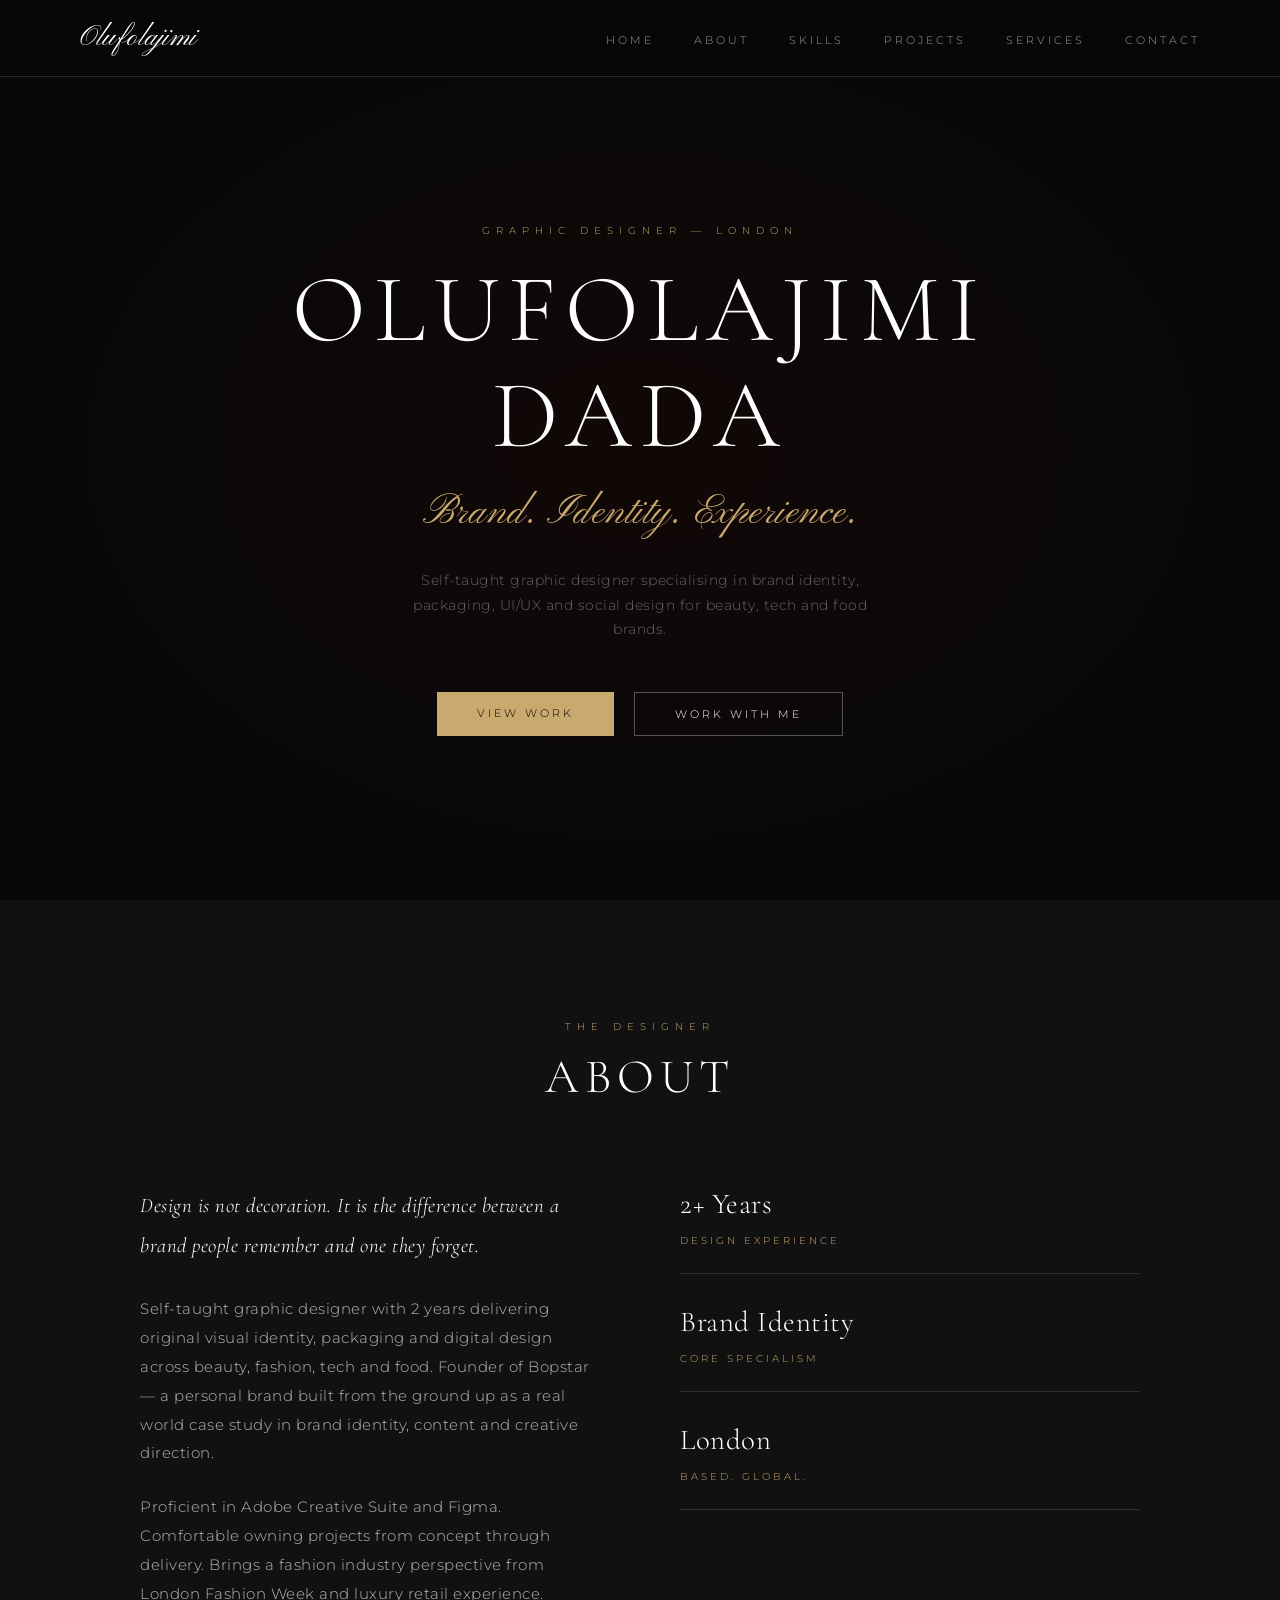
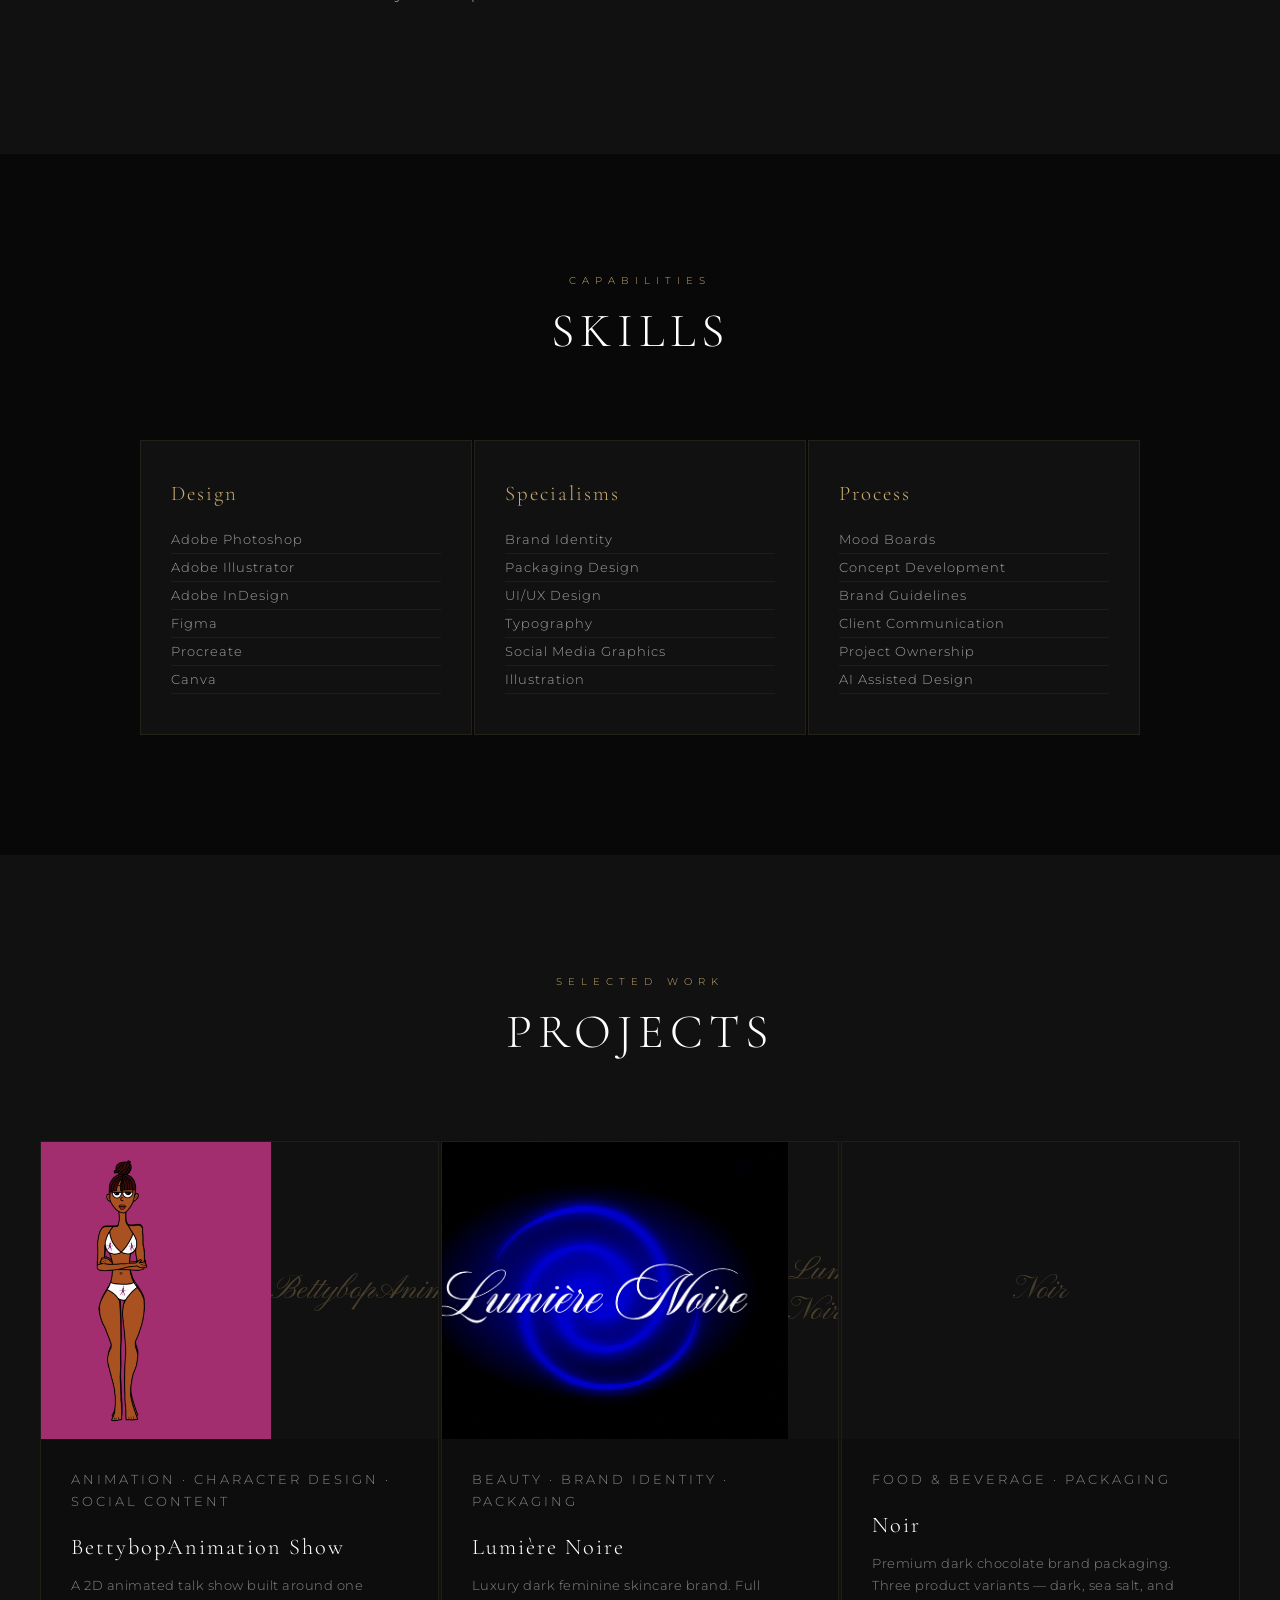
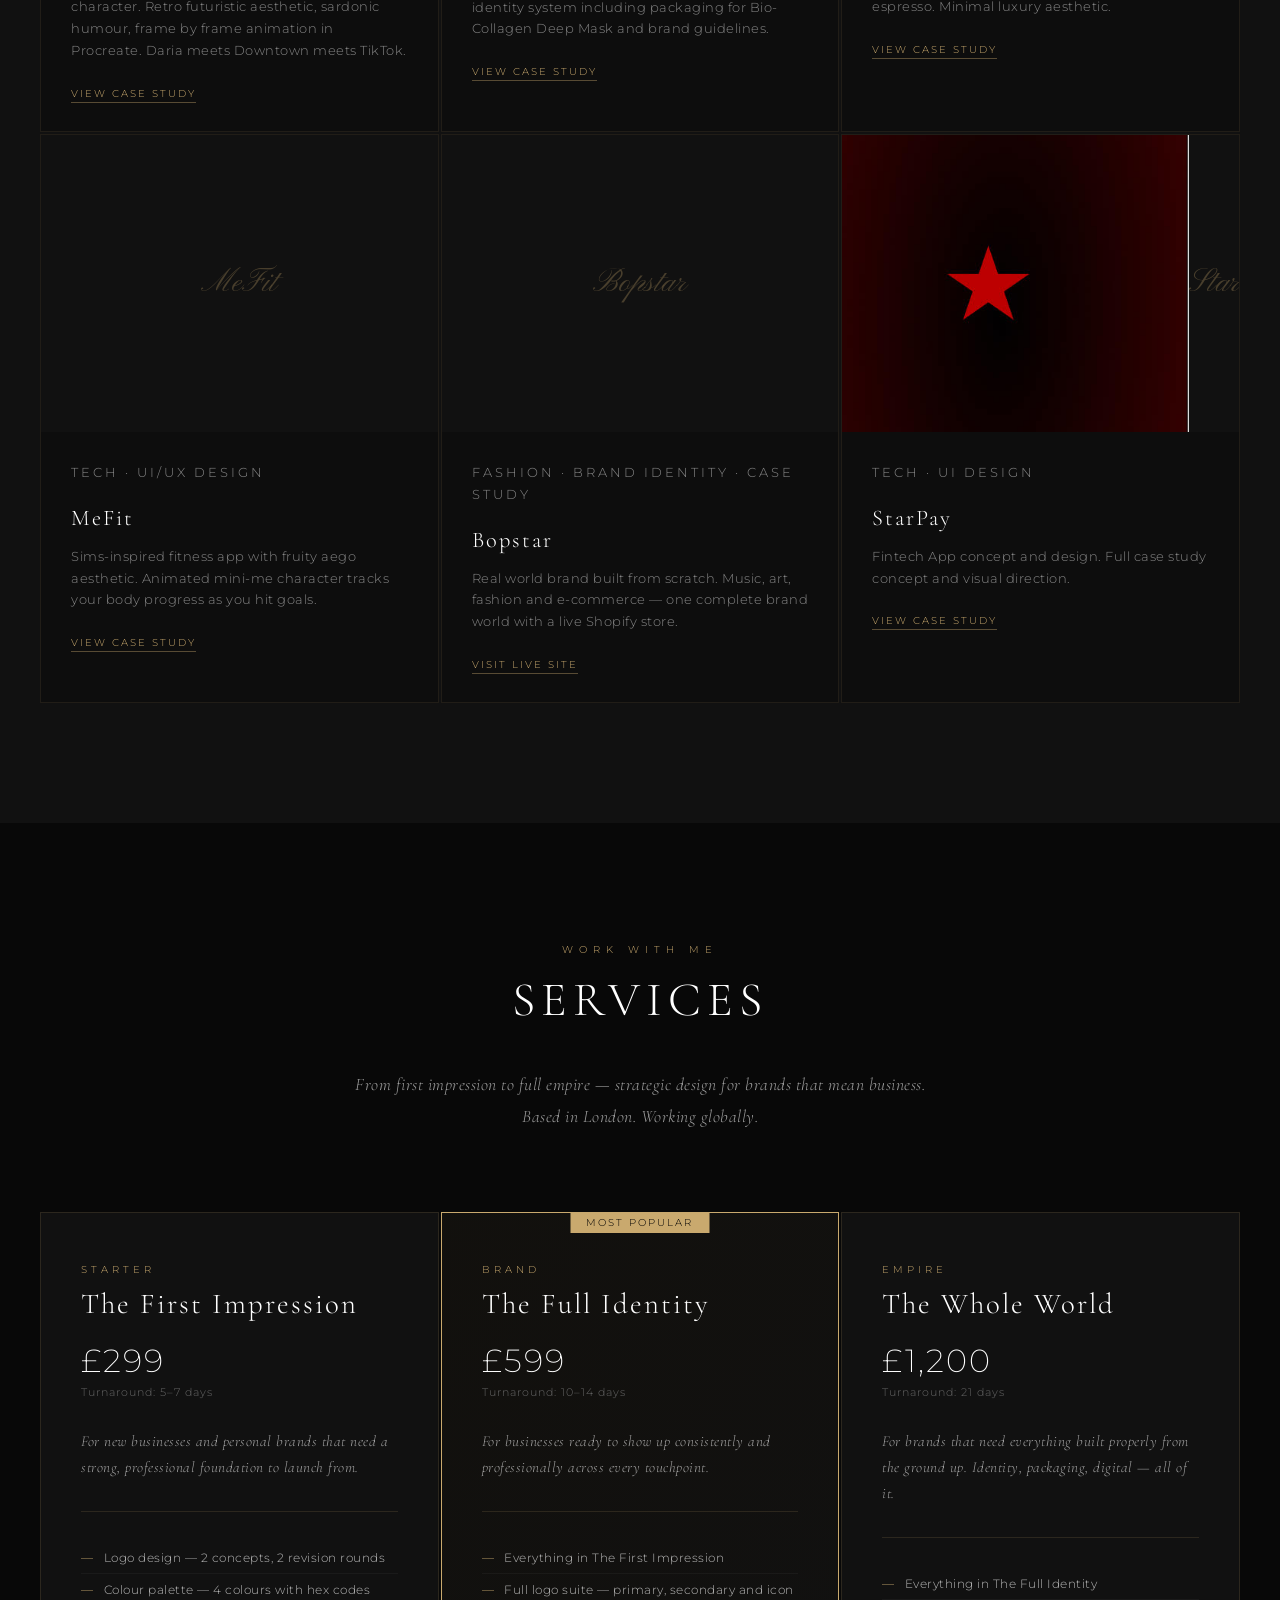
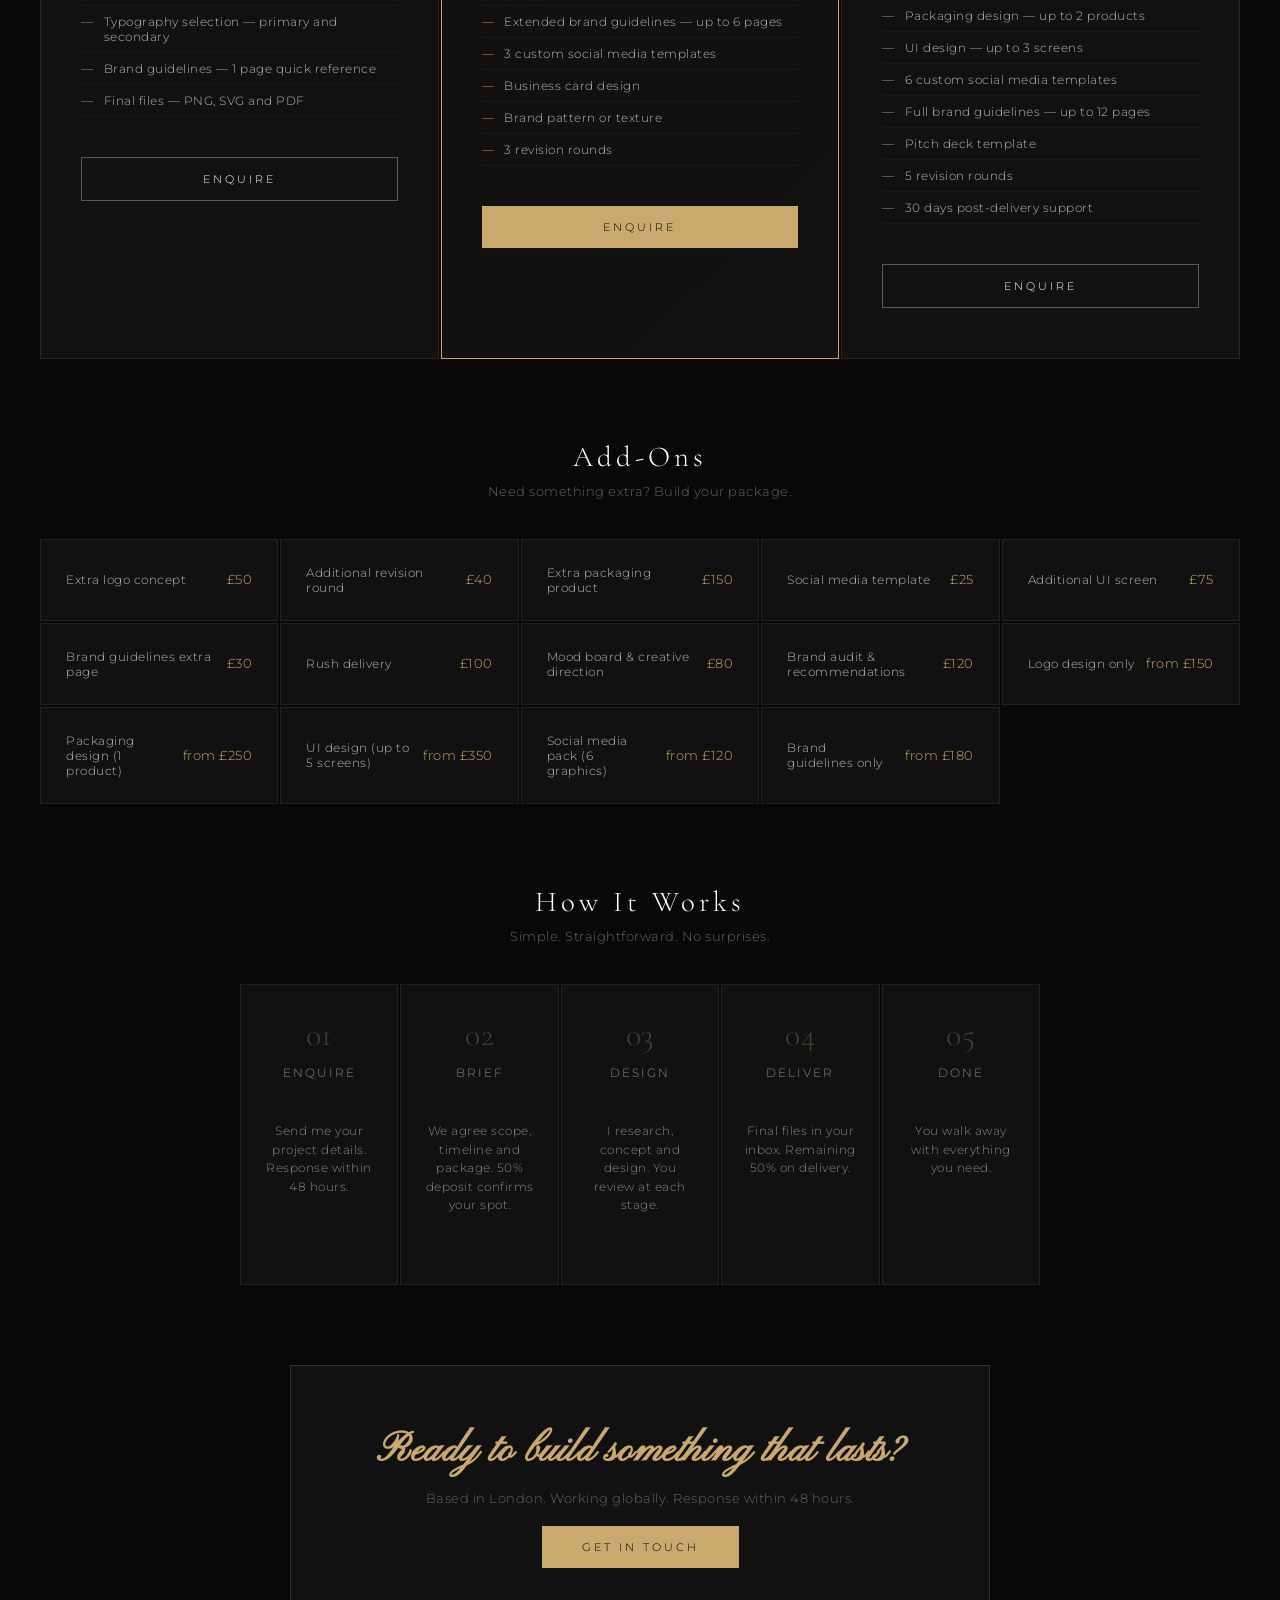
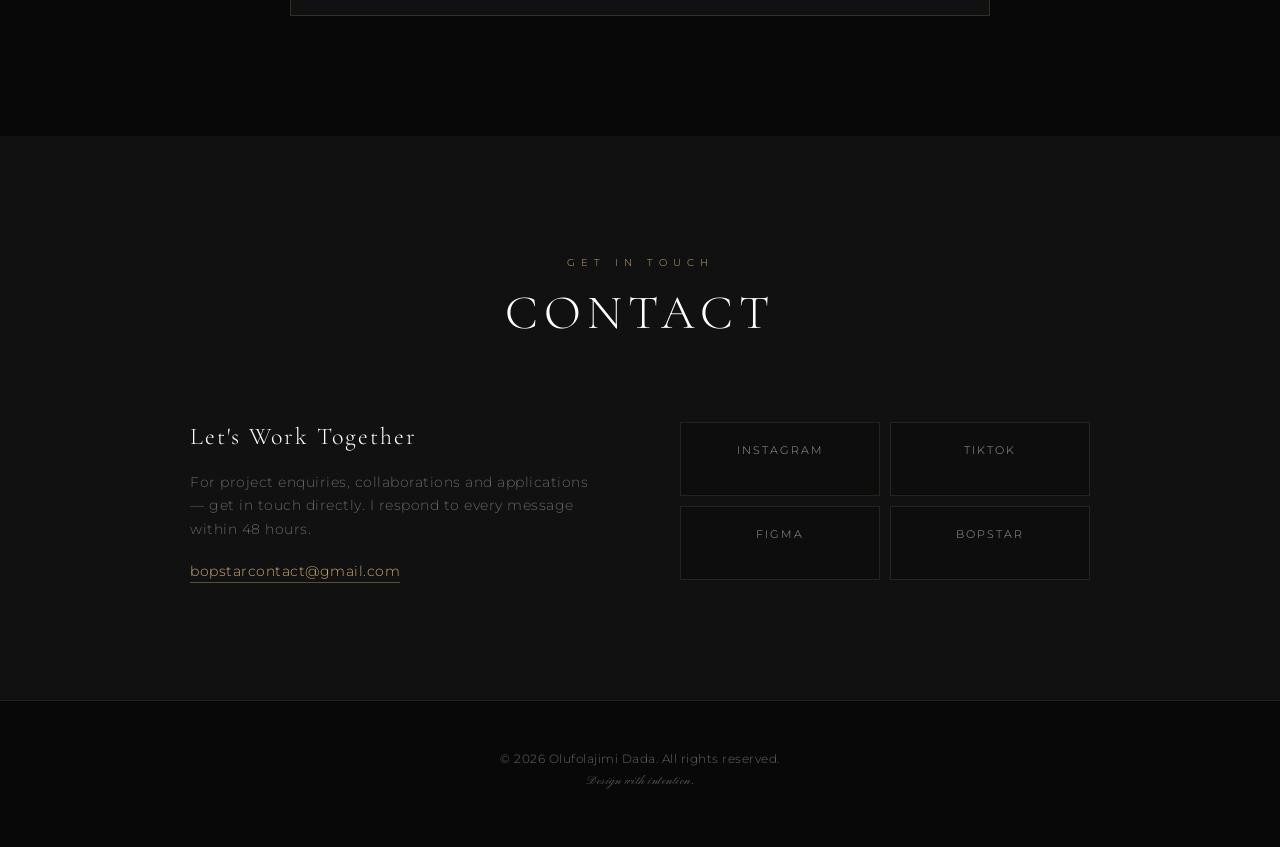
==== index.html @ e512b2a8 "add star pay casestudy" ====
<!DOCTYPE html>
<html lang="en">
<head>
    <meta charset="UTF-8">
    <meta name="viewport" content="width=device-width, initial-scale=1.0">
    <title>Olufolajimi Dada — Graphic Designer</title>
    <link href="https://fonts.googleapis.com/css2?family=Pinyon+Script&family=Cormorant+Garamond:ital,wght@0,300;0,400;1,300;1,400&family=Montserrat:wght@200;300;400&display=swap" rel="stylesheet">
    <style>
        * { margin: 0; padding: 0; box-sizing: border-box; }

        :root {
            --black: #080808;
            --dark: #0d0d0d;
            --dark2: #111111;
            --gold: #c9a96e;
            --red: #8b0000;
            --red-bright: #c0392b;
            --white: #ffffff;
            --gray: #666666;
            --light-gray: #999999;
        }

        html { scroll-behavior: smooth; }

        body {
            font-family: 'Montserrat', sans-serif;
            background: var(--black);
            color: var(--white);
            font-weight: 300;
            letter-spacing: 0.5px;
            overflow-x: hidden;
        }

        /* NAV */
        .navbar {
            position: fixed;
            top: 0;
            width: 100%;
            background: rgba(8,8,8,0.95);
            backdrop-filter: blur(20px);
            z-index: 1000;
            border-bottom: 1px solid rgba(201,169,110,0.2);
        }

        .nav-container {
            max-width: 1200px;
            margin: 0 auto;
            padding: 20px 40px;
            display: flex;
            justify-content: space-between;
            align-items: center;
        }

        .nav-logo {
            font-family: 'Pinyon Script', cursive;
            font-size: 1.8rem;
            color: var(--white);
        }

        .nav-menu {
            display: flex;
            list-style: none;
            gap: 40px;
        }

        .nav-menu a {
            color: rgba(255,255,255,0.6);
            text-decoration: none;
            font-size: 0.7rem;
            letter-spacing: 3px;
            text-transform: uppercase;
            transition: color 0.3s;
        }

        .nav-menu a:hover { color: var(--gold); }

        /* HERO */
        .hero {
            min-height: 100vh;
            display: flex;
            align-items: center;
            justify-content: center;
            text-align: center;
            padding: 140px 40px 80px;
            background: var(--black);
            position: relative;
        }

        .hero::before {
            content: '';
            position: absolute;
            top: 0; left: 0;
            width: 100%; height: 100%;
            background: radial-gradient(ellipse at center, rgba(139,0,0,0.08) 0%, transparent 70%);
        }

        .hero-content { position: relative; z-index: 1; }

        .hero-pre {
            font-size: 0.65rem;
            letter-spacing: 6px;
            color: var(--gold);
            text-transform: uppercase;
            margin-bottom: 20px;
        }

        .hero h1 {
            font-family: 'Cormorant Garamond', serif;
            font-size: clamp(3rem, 8vw, 6rem);
            font-weight: 300;
            letter-spacing: 8px;
            line-height: 1.1;
            margin-bottom: 20px;
        }

        .hero-sub {
            font-family: 'Pinyon Script', cursive;
            font-size: clamp(1.5rem, 4vw, 2.5rem);
            color: var(--gold);
            margin-bottom: 30px;
        }

        .hero-desc {
            font-size: 0.85rem;
            color: var(--gray);
            max-width: 500px;
            margin: 0 auto 50px;
            line-height: 1.8;
        }

        .hero-btns {
            display: flex;
            gap: 20px;
            justify-content: center;
            flex-wrap: wrap;
        }

        .btn {
            padding: 14px 40px;
            font-size: 0.7rem;
            letter-spacing: 3px;
            text-transform: uppercase;
            text-decoration: none;
            transition: all 0.3s;
            font-family: 'Montserrat', sans-serif;
            cursor: pointer;
            border: none;
        }

        .btn-primary { background: var(--gold); color: #000; }
        .btn-primary:hover { background: var(--white); }
        .btn-secondary { background: transparent; color: var(--white); border: 1px solid rgba(255,255,255,0.3); }
        .btn-secondary:hover { border-color: var(--gold); color: var(--gold); }

        /* SECTIONS */
        section { padding: 120px 40px; }

        .container { max-width: 1200px; margin: 0 auto; }

        .section-pre {
            text-align: center;
            font-size: 0.65rem;
            letter-spacing: 6px;
            color: var(--gold);
            text-transform: uppercase;
            margin-bottom: 15px;
        }

        .section-title {
            font-family: 'Cormorant Garamond', serif;
            font-size: clamp(2rem, 5vw, 3rem);
            text-align: center;
            font-weight: 300;
            letter-spacing: 6px;
            text-transform: uppercase;
            margin-bottom: 80px;
        }

        /* ABOUT */
        .about { background: var(--dark2); }

        .about-grid {
            display: grid;
            grid-template-columns: 1fr 1fr;
            gap: 80px;
            align-items: start;
            max-width: 1000px;
            margin: 0 auto;
        }

        .about-text p {
            color: rgba(255,255,255,0.7);
            font-size: 0.95rem;
            line-height: 1.9;
            margin-bottom: 25px;
        }

        .about-text .lead {
            font-family: 'Cormorant Garamond', serif;
            font-size: 1.3rem;
            font-style: italic;
            color: var(--white);
            margin-bottom: 30px;
        }

        .about-stats { display: flex; flex-direction: column; gap: 30px; }

        .stat { border-bottom: 1px solid rgba(201,169,110,0.2); padding-bottom: 25px; }
        .stat-number { display: block; font-family: 'Cormorant Garamond', serif; font-size: 1.8rem; font-weight: 300; color: var(--white); margin-bottom: 8px; }
        .stat-label { font-size: 0.65rem; color: var(--gold); text-transform: uppercase; letter-spacing: 3px; }

        /* SKILLS */
        .skills { background: var(--black); }

        .skills-grid {
            display: grid;
            grid-template-columns: repeat(auto-fit, minmax(250px, 1fr));
            gap: 2px;
            max-width: 1000px;
            margin: 0 auto;
        }

        .skill-card {
            background: var(--dark2);
            padding: 40px 30px;
            border: 1px solid rgba(201,169,110,0.1);
            transition: border-color 0.3s;
        }

        .skill-card:hover { border-color: rgba(201,169,110,0.4); }

        .skill-card h3 {
            font-family: 'Cormorant Garamond', serif;
            font-size: 1.3rem;
            font-weight: 300;
            color: var(--gold);
            margin-bottom: 20px;
            letter-spacing: 2px;
        }

        .skill-card ul { list-style: none; }
        .skill-card ul li {
            font-size: 0.8rem;
            color: rgba(255,255,255,0.6);
            padding: 6px 0;
            border-bottom: 1px solid rgba(255,255,255,0.05);
            letter-spacing: 1px;
        }

        /* PROJECTS */
        .projects { background: var(--dark2); }

        .projects-grid {
            display: grid;
            grid-template-columns: repeat(auto-fit, minmax(320px, 1fr));
            gap: 2px;
        }

        .project-card {
            background: var(--dark);
            border: 1px solid rgba(201,169,110,0.1);
            overflow: hidden;
            transition: border-color 0.3s;
        }

        .project-card:hover { border-color: rgba(201,169,110,0.4); }

        .project-img {
            aspect-ratio: 4/3;
            background: var(--dark2);
            display: flex;
            align-items: center;
            justify-content: center;
            overflow: hidden;
        }

        .project-img img { width: 100%; height: 100%; object-fit: cover; }

        .project-placeholder {
            font-family: 'Pinyon Script', cursive;
            font-size: 2rem;
            color: rgba(201,169,110,0.3);
        }

        .project-info { padding: 30px; }

        .project-tag {
            font-size: 0.6rem;
            letter-spacing: 3px;
            color: var(--gold);
            text-transform: uppercase;
            margin-bottom: 10px;
        }

        .project-info h3 {
            font-family: 'Cormorant Garamond', serif;
            font-size: 1.4rem;
            font-weight: 300;
            margin-bottom: 15px;
            letter-spacing: 2px;
        }

        .project-info p {
            font-size: 0.8rem;
            color: rgba(255,255,255,0.5);
            line-height: 1.7;
            margin-bottom: 20px;
        }

        .project-link {
            font-size: 0.65rem;
            letter-spacing: 2px;
            color: var(--gold);
            text-decoration: none;
            text-transform: uppercase;
            border-bottom: 1px solid rgba(201,169,110,0.4);
            padding-bottom: 2px;
        }

        /* SERVICES */
        .services { background: var(--black); }

        .services-intro {
            text-align: center;
            max-width: 600px;
            margin: -40px auto 80px;
            font-family: 'Cormorant Garamond', serif;
            font-size: 1.1rem;
            font-style: italic;
            color: rgba(255,255,255,0.6);
            line-height: 1.8;
        }

        .packages-grid {
            display: grid;
            grid-template-columns: repeat(auto-fit, minmax(300px, 1fr));
            gap: 2px;
            margin-bottom: 80px;
        }

        .package-card {
            background: var(--dark2);
            border: 1px solid rgba(201,169,110,0.15);
            padding: 50px 40px;
            transition: border-color 0.3s;
            position: relative;
        }

        .package-card:hover { border-color: rgba(201,169,110,0.5); }

        .package-card.featured {
            border-color: var(--gold);
            background: linear-gradient(135deg, rgba(201,169,110,0.05) 0%, var(--dark2) 100%);
        }

        .package-badge {
            position: absolute;
            top: -1px;
            left: 50%;
            transform: translateX(-50%);
            background: var(--gold);
            color: #000;
            font-size: 0.6rem;
            letter-spacing: 2px;
            padding: 5px 16px;
            text-transform: uppercase;
            white-space: nowrap;
        }

        .package-name {
            font-size: 0.65rem;
            letter-spacing: 4px;
            color: var(--gold);
            text-transform: uppercase;
            margin-bottom: 10px;
        }

        .package-title {
            font-family: 'Cormorant Garamond', serif;
            font-size: 1.8rem;
            font-weight: 300;
            margin-bottom: 5px;
            letter-spacing: 2px;
        }

        .package-price {
            font-size: 2rem;
            font-weight: 200;
            color: var(--white);
            margin: 20px 0 5px;
            letter-spacing: 2px;
        }

        .package-turnaround {
            font-size: 0.7rem;
            color: var(--gray);
            letter-spacing: 1px;
            margin-bottom: 30px;
        }

        .package-desc {
            font-family: 'Cormorant Garamond', serif;
            font-size: 0.95rem;
            font-style: italic;
            color: rgba(255,255,255,0.6);
            line-height: 1.7;
            margin-bottom: 30px;
            padding-bottom: 30px;
            border-bottom: 1px solid rgba(201,169,110,0.15);
        }

        .package-features { list-style: none; margin-bottom: 40px; }

        .package-features li {
            font-size: 0.78rem;
            color: rgba(255,255,255,0.7);
            padding: 8px 0;
            border-bottom: 1px solid rgba(255,255,255,0.04);
            letter-spacing: 0.5px;
            display: flex;
            gap: 10px;
            align-items: flex-start;
        }

        .package-features li::before {
            content: '—';
            color: var(--gold);
            flex-shrink: 0;
        }

        /* ADDONS */
        .addons-section { margin-bottom: 80px; }

        .addons-header {
            text-align: center;
            margin-bottom: 40px;
        }

        .addons-header h3 {
            font-family: 'Cormorant Garamond', serif;
            font-size: 1.8rem;
            font-weight: 300;
            letter-spacing: 4px;
            margin-bottom: 10px;
        }

        .addons-header p {
            font-size: 0.8rem;
            color: var(--gray);
        }

        .addons-grid {
            display: grid;
            grid-template-columns: repeat(auto-fit, minmax(200px, 1fr));
            gap: 2px;
        }

        .addon-item {
            background: var(--dark2);
            border: 1px solid rgba(201,169,110,0.1);
            padding: 25px;
            display: flex;
            justify-content: space-between;
            align-items: center;
            transition: border-color 0.3s;
        }

        .addon-item:hover { border-color: rgba(201,169,110,0.3); }

        .addon-name {
            font-size: 0.75rem;
            color: rgba(255,255,255,0.7);
            letter-spacing: 0.5px;
        }

        .addon-price {
            font-size: 0.8rem;
            color: var(--gold);
            font-weight: 300;
            white-space: nowrap;
            margin-left: 10px;
        }

        /* HOW IT WORKS */
        .how-it-works {
            max-width: 800px;
            margin: 0 auto 80px;
            text-align: center;
        }

        .how-it-works h3 {
            font-family: 'Cormorant Garamond', serif;
            font-size: 1.8rem;
            font-weight: 300;
            letter-spacing: 4px;
            margin-bottom: 10px;
        }

        .how-it-works p {
            font-size: 0.8rem;
            color: var(--gray);
            margin-bottom: 40px;
        }

        .steps-grid {
            display: grid;
            grid-template-columns: repeat(5, 1fr);
            gap: 2px;
        }

        .step {
            background: var(--dark2);
            border: 1px solid rgba(201,169,110,0.1);
            padding: 30px 20px;
            text-align: center;
        }

        .step-num {
            font-family: 'Cormorant Garamond', serif;
            font-size: 2rem;
            color: rgba(201,169,110,0.3);
            display: block;
            margin-bottom: 10px;
        }

        .step-title {
            font-size: 0.65rem;
            letter-spacing: 2px;
            color: var(--gold);
            text-transform: uppercase;
            margin-bottom: 8px;
        }

        .step p {
            font-size: 0.72rem;
            color: rgba(255,255,255,0.5);
            line-height: 1.6;
        }

        .services-cta {
            text-align: center;
            padding: 60px 40px;
            background: var(--dark2);
            border: 1px solid rgba(201,169,110,0.2);
            max-width: 700px;
            margin: 0 auto;
        }

        .services-cta h3 {
            font-family: 'Pinyon Script', cursive;
            font-size: 2.5rem;
            color: var(--gold);
            margin-bottom: 15px;
        }

        .services-cta p {
            font-size: 0.8rem;
            color: var(--gray);
            margin-bottom: 30px;
        }

        /* CONTACT */
        .contact { background: var(--dark2); }

        .contact-grid {
            display: grid;
            grid-template-columns: 1fr 1fr;
            gap: 80px;
            max-width: 900px;
            margin: 0 auto;
        }

        .contact-info h3 {
            font-family: 'Cormorant Garamond', serif;
            font-size: 1.5rem;
            font-weight: 300;
            margin-bottom: 20px;
            letter-spacing: 2px;
        }

        .contact-info p { font-size: 0.85rem; color: var(--gray); margin-bottom: 20px; line-height: 1.7; }

        .contact-email {
            color: var(--gold);
            text-decoration: none;
            font-size: 0.85rem;
            border-bottom: 1px solid rgba(201,169,110,0.4);
            padding-bottom: 3px;
        }

        .social-links { display: grid; grid-template-columns: 1fr 1fr; gap: 10px; }

        .social-link {
            padding: 20px;
            background: var(--dark);
            border: 1px solid rgba(201,169,110,0.15);
            text-align: center;
            color: rgba(255,255,255,0.6);
            text-decoration: none;
            font-size: 0.7rem;
            letter-spacing: 2px;
            text-transform: uppercase;
            transition: all 0.3s;
        }

        .social-link:hover { border-color: var(--gold); color: var(--gold); }

        /* FOOTER */
        .footer {
            background: var(--black);
            padding: 50px 40px;
            text-align: center;
            border-top: 1px solid rgba(201,169,110,0.15);
        }

        .footer p { font-size: 0.75rem; color: var(--gray); margin-bottom: 8px; }

        .footer-script {
            font-family: 'Pinyon Script', cursive;
            font-size: 1.3rem;
            color: rgba(201,169,110,0.4);
        }

        /* RESPONSIVE */
        @media (max-width: 768px) {
            section { padding: 80px 25px; }
            .nav-container { padding: 18px 25px; }
            .nav-menu { display: none; }
            .about-grid, .contact-grid { grid-template-columns: 1fr; gap: 50px; }
            .steps-grid { grid-template-columns: 1fr; }
            .packages-grid { grid-template-columns: 1fr; }
        }
    </style>
</head>
<body>

    <!-- NAV -->
    <nav class="navbar">
        <div class="nav-container">
            <div class="nav-logo">Olufolajimi</div>
            <ul class="nav-menu">
                <li><a href="#home">Home</a></li>
                <li><a href="#about">About</a></li>
                <li><a href="#skills">Skills</a></li>
                <li><a href="#projects">Projects</a></li>
                <li><a href="#services">Services</a></li>
                <li><a href="#contact">Contact</a></li>
            </ul>
        </div>
    </nav>

    <!-- HERO -->
    <section id="home" class="hero">
        <div class="hero-content">
            <p class="hero-pre">Graphic Designer — London</p>
            <h1>OLUFOLAJIMI<br>DADA</h1>
            <p class="hero-sub">Brand. Identity. Experience.</p>
            <p class="hero-desc">Self-taught graphic designer specialising in brand identity, packaging, UI/UX and social design for beauty, tech and food brands.</p>
            <div class="hero-btns">
                <a href="#projects" class="btn btn-primary">View Work</a>
                <a href="#services" class="btn btn-secondary">Work With Me</a>
            </div>
        </div>
    </section>

    <!-- ABOUT -->
    <section id="about" class="about">
        <div class="container">
            <p class="section-pre">The Designer</p>
            <h2 class="section-title">About</h2>
            <div class="about-grid">
                <div class="about-text">
                    <p class="lead">Design is not decoration. It is the difference between a brand people remember and one they forget.</p>
                    <p>Self-taught graphic designer with 2 years delivering original visual identity, packaging and digital design across beauty, fashion, tech and food. Founder of Bopstar — a personal brand built from the ground up as a real world case study in brand identity, content and creative direction.</p>
                    <p>Proficient in Adobe Creative Suite and Figma. Comfortable owning projects from concept through delivery. Brings a fashion industry perspective from London Fashion Week and luxury retail experience.</p>
                </div>
                <div class="about-stats">
                    <div class="stat"><span class="stat-number">2+ Years</span><span class="stat-label">Design Experience</span></div>
                    <div class="stat"><span class="stat-number">Brand Identity</span><span class="stat-label">Core Specialism</span></div>
                    <div class="stat"><span class="stat-number">London</span><span class="stat-label">Based. Global.</span></div>
                </div>
            </div>
        </div>
    </section>

    <!-- SKILLS -->
    <section id="skills" class="skills">
        <div class="container">
            <p class="section-pre">Capabilities</p>
            <h2 class="section-title">Skills</h2>
            <div class="skills-grid">
                <div class="skill-card">
                    <h3>Design</h3>
                    <ul>
                        <li>Adobe Photoshop</li>
                        <li>Adobe Illustrator</li>
                        <li>Adobe InDesign</li>
                        <li>Figma</li>
                        <li>Procreate</li>
                        <li>Canva</li>
                    </ul>
                </div>
                <div class="skill-card">
                    <h3>Specialisms</h3>
                    <ul>
                        <li>Brand Identity</li>
                        <li>Packaging Design</li>
                        <li>UI/UX Design</li>
                        <li>Typography</li>
                        <li>Social Media Graphics</li>
                        <li>Illustration</li>
                    </ul>
                </div>
                <div class="skill-card">
                    <h3>Process</h3>
                    <ul>
                        <li>Mood Boards</li>
                        <li>Concept Development</li>
                        <li>Brand Guidelines</li>
                        <li>Client Communication</li>
                        <li>Project Ownership</li>
                        <li>AI Assisted Design</li>
                    </ul>
                </div>
            </div>
        </div>
    </section>

    <!-- PROJECTS -->
    <section id="projects" class="projects">
        <div class="container">
            <p class="section-pre">Selected Work</p>
            <h2 class="section-title">Projects</h2>
            <div class="projects-grid">

                <div class="project-card">
                    <div class="project-img">
                        <img src="images/project1.png" alt="BettyAnimation Show">
                        <span class="project-placeholder">BettybopAnimation</span>
                    </div>
                    <div class="project-info">
                        <p class="project-tag">Animation · Character Design · Social Content</p>
                        <h3>BettybopAnimation Show</h3>
                        <p>A 2D animated talk show built around one character. Retro futuristic aesthetic, sardonic humour, frame by frame animation in Procreate. Daria meets Downtown meets TikTok.</p>
                        <a href="bettybop-animation.html" class="project-link">View Case Study</a>
                    </div>
                </div>

                <div class="project-card">
                    <div class="project-img">
                        <img src="images/lumiere-noirecover.jpeg" alt="Lumière Noire">
                        <span class="project-placeholder">Lumière Noire</span>
                    </div>
                    <div class="project-info">
                        <p class="project-tag">Beauty · Brand Identity · Packaging</p>
                        <h3>Lumière Noire</h3>
                        <p>Luxury dark feminine skincare brand. Full identity system including packaging for Bio-Collagen Deep Mask and brand guidelines.</p>
                        <a href="lumiere-noire.html" class="project-link">View Case Study</a>
                    </div>
                </div>

                <div class="project-card">
                    <div class="project-img">
                        <span class="project-placeholder">Noir</span>
                    </div>
                    <div class="project-info">
                        <p class="project-tag">Food & Beverage · Packaging</p>
                        <h3>Noir</h3>
                        <p>Premium dark chocolate brand packaging. Three product variants — dark, sea salt, and espresso. Minimal luxury aesthetic.</p>
                        <a href="#" class="project-link">View Case Study</a>
                    </div>
                </div>

                <div class="project-card">
                    <div class="project-img">
                        <span class="project-placeholder">MeFit</span>
                    </div>
                    <div class="project-info">
                        <p class="project-tag">Tech · UI/UX Design</p>
                        <h3>MeFit</h3>
                        <p>Sims-inspired fitness app with fruity aego aesthetic. Animated mini-me character tracks your body progress as you hit goals.</p>
                        <a href="#" class="project-link">View Case Study</a>
                    </div>
                </div>

                <div class="project-card">
                    <div class="project-img">
                        <span class="project-placeholder">Bopstar</span>
                    </div>
                    <div class="project-info">
                        <p class="project-tag">Fashion · Brand Identity · Case Study</p>
                        <h3>Bopstar</h3>
                        <p>Real world brand built from scratch. Music, art, fashion and e-commerce — one complete brand world with a live Shopify store.</p>
                        <a href="https://bettybop2000.live" class="project-link" target="_blank">Visit Live Site</a>
                    </div>
                </div>

                <div class="project-card">
                    <div class="project-img">
                        <img src="images/starpay.jpg" alt="StarPay">
                        <span class="project-placeholder">StarPay</span>
                    </div>
                    <div class="project-info">
                        <p class="project-tag">Tech · UI Design</p>
                        <h3>StarPay</h3>
                        <p>Fintech App concept and design. Full case study concept and visual direction.</p>
                        <a href="starpay.html" class="project-link">View Case Study</a>
                    </div>
                </div>

            </div>
        </div>
    </section>

    <!-- SERVICES -->
    <section id="services" class="services">
        <div class="container">
            <p class="section-pre">Work With Me</p>
            <h2 class="section-title">Services</h2>

            <p class="services-intro">From first impression to full empire — strategic design for brands that mean business. Based in London. Working globally.</p>

            <!-- PACKAGES -->
            <div class="packages-grid">

                <div class="package-card">
                    <p class="package-name">Starter</p>
                    <h3 class="package-title">The First Impression</h3>
                    <p class="package-price">£299</p>
                    <p class="package-turnaround">Turnaround: 5–7 days</p>
                    <p class="package-desc">For new businesses and personal brands that need a strong, professional foundation to launch from.</p>
                    <ul class="package-features">
                        <li>Logo design — 2 concepts, 2 revision rounds</li>
                        <li>Colour palette — 4 colours with hex codes</li>
                        <li>Typography selection — primary and secondary</li>
                        <li>Brand guidelines — 1 page quick reference</li>
                        <li>Final files — PNG, SVG and PDF</li>
                    </ul>
                    <a href="mailto:bopstarcontact@gmail.com" class="btn btn-secondary" style="display:block;text-align:center;">Enquire</a>
                </div>

                <div class="package-card featured">
                    <div class="package-badge">Most Popular</div>
                    <p class="package-name">Brand</p>
                    <h3 class="package-title">The Full Identity</h3>
                    <p class="package-price">£599</p>
                    <p class="package-turnaround">Turnaround: 10–14 days</p>
                    <p class="package-desc">For businesses ready to show up consistently and professionally across every touchpoint.</p>
                    <ul class="package-features">
                        <li>Everything in The First Impression</li>
                        <li>Full logo suite — primary, secondary and icon</li>
                        <li>Extended brand guidelines — up to 6 pages</li>
                        <li>3 custom social media templates</li>
                        <li>Business card design</li>
                        <li>Brand pattern or texture</li>
                        <li>3 revision rounds</li>
                    </ul>
                    <a href="mailto:bopstarcontact@gmail.com" class="btn btn-primary" style="display:block;text-align:center;">Enquire</a>
                </div>

                <div class="package-card">
                    <p class="package-name">Empire</p>
                    <h3 class="package-title">The Whole World</h3>
                    <p class="package-price">£1,200</p>
                    <p class="package-turnaround">Turnaround: 21 days</p>
                    <p class="package-desc">For brands that need everything built properly from the ground up. Identity, packaging, digital — all of it.</p>
                    <ul class="package-features">
                        <li>Everything in The Full Identity</li>
                        <li>Packaging design — up to 2 products</li>
                        <li>UI design — up to 3 screens</li>
                        <li>6 custom social media templates</li>
                        <li>Full brand guidelines — up to 12 pages</li>
                        <li>Pitch deck template</li>
                        <li>5 revision rounds</li>
                        <li>30 days post-delivery support</li>
                    </ul>
                    <a href="mailto:bopstarcontact@gmail.com" class="btn btn-secondary" style="display:block;text-align:center;">Enquire</a>
                </div>

            </div>

            <!-- ADD-ONS -->
            <div class="addons-section">
                <div class="addons-header">
                    <h3>Add-Ons</h3>
                    <p>Need something extra? Build your package.</p>
                </div>
                <div class="addons-grid">
                    <div class="addon-item"><span class="addon-name">Extra logo concept</span><span class="addon-price">£50</span></div>
                    <div class="addon-item"><span class="addon-name">Additional revision round</span><span class="addon-price">£40</span></div>
                    <div class="addon-item"><span class="addon-name">Extra packaging product</span><span class="addon-price">£150</span></div>
                    <div class="addon-item"><span class="addon-name">Social media template</span><span class="addon-price">£25</span></div>
                    <div class="addon-item"><span class="addon-name">Additional UI screen</span><span class="addon-price">£75</span></div>
                    <div class="addon-item"><span class="addon-name">Brand guidelines extra page</span><span class="addon-price">£30</span></div>
                    <div class="addon-item"><span class="addon-name">Rush delivery</span><span class="addon-price">£100</span></div>
                    <div class="addon-item"><span class="addon-name">Mood board & creative direction</span><span class="addon-price">£80</span></div>
                    <div class="addon-item"><span class="addon-name">Brand audit & recommendations</span><span class="addon-price">£120</span></div>
                    <div class="addon-item"><span class="addon-name">Logo design only</span><span class="addon-price">from £150</span></div>
                    <div class="addon-item"><span class="addon-name">Packaging design (1 product)</span><span class="addon-price">from £250</span></div>
                    <div class="addon-item"><span class="addon-name">UI design (up to 5 screens)</span><span class="addon-price">from £350</span></div>
                    <div class="addon-item"><span class="addon-name">Social media pack (6 graphics)</span><span class="addon-price">from £120</span></div>
                    <div class="addon-item"><span class="addon-name">Brand guidelines only</span><span class="addon-price">from £180</span></div>
                </div>
            </div>

            <!-- HOW IT WORKS -->
            <div class="how-it-works">
                <h3>How It Works</h3>
                <p>Simple. Straightforward. No surprises.</p>
                <div class="steps-grid">
                    <div class="step">
                        <span class="step-num">01</span>
                        <p class="step-title">Enquire</p>
                        <p>Send me your project details. Response within 48 hours.</p>
                    </div>
                    <div class="step">
                        <span class="step-num">02</span>
                        <p class="step-title">Brief</p>
                        <p>We agree scope, timeline and package. 50% deposit confirms your spot.</p>
                    </div>
                    <div class="step">
                        <span class="step-num">03</span>
                        <p class="step-title">Design</p>
                        <p>I research, concept and design. You review at each stage.</p>
                    </div>
                    <div class="step">
                        <span class="step-num">04</span>
                        <p class="step-title">Deliver</p>
                        <p>Final files in your inbox. Remaining 50% on delivery.</p>
                    </div>
                    <div class="step">
                        <span class="step-num">05</span>
                        <p class="step-title">Done</p>
                        <p>You walk away with everything you need.</p>
                    </div>
                </div>
            </div>

            <!-- CTA -->
            <div class="services-cta">
                <h3>Ready to build something that lasts?</h3>
                <p>Based in London. Working globally. Response within 48 hours.</p>
                <a href="mailto:bopstarcontact@gmail.com" class="btn btn-primary">Get In Touch</a>
            </div>

        </div>
    </section>

    <!-- CONTACT -->
    <section id="contact" class="contact">
        <div class="container">
            <p class="section-pre">Get In Touch</p>
            <h2 class="section-title">Contact</h2>
            <div class="contact-grid">
                <div class="contact-info">
                    <h3>Let's Work Together</h3>
                    <p>For project enquiries, collaborations and applications — get in touch directly. I respond to every message within 48 hours.</p>
                    <a href="mailto:bopstarcontact@gmail.com" class="contact-email">bopstarcontact@gmail.com</a>
                </div>
                <div class="social-links">
                    <a href="https://www.instagram.com/bettybop2000" class="social-link" target="_blank">Instagram</a>
                    <a href="https://www.tiktok.com/@bettybop2000" class="social-link" target="_blank">TikTok</a>
                    <a href="https://figma.com/file/St8fz3Ck5yWm7QQcPa10Si" class="social-link" target="_blank">Figma</a>
                    <a href="https://bettybop2000.live" class="social-link" target="_blank">Bopstar</a>
                </div>
            </div>
        </div>
    </section>

    <!-- FOOTER -->
    <footer class="footer">
        <p>&copy; 2026 Olufolajimi Dada. All rights reserved.</p>
        <p class="footer-script">Design with intention.</p>
    </footer>

</body>
</html>
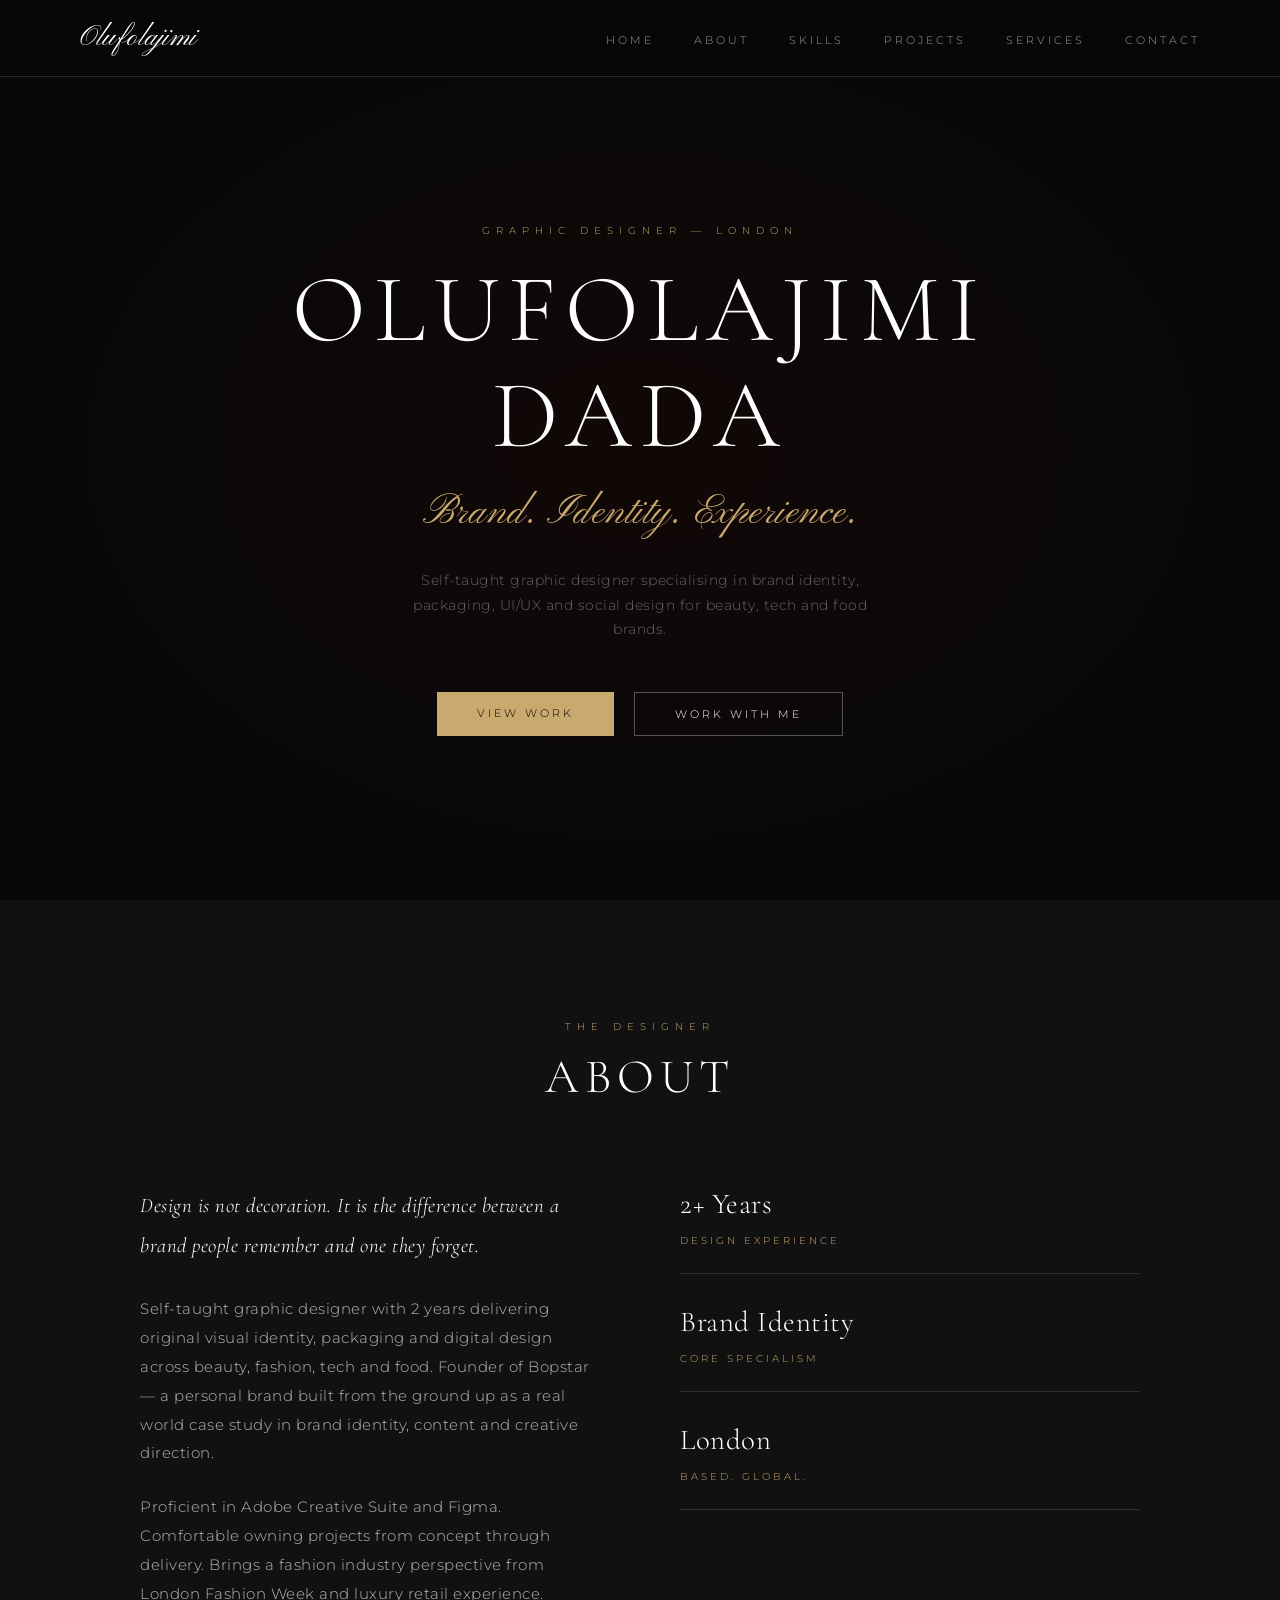
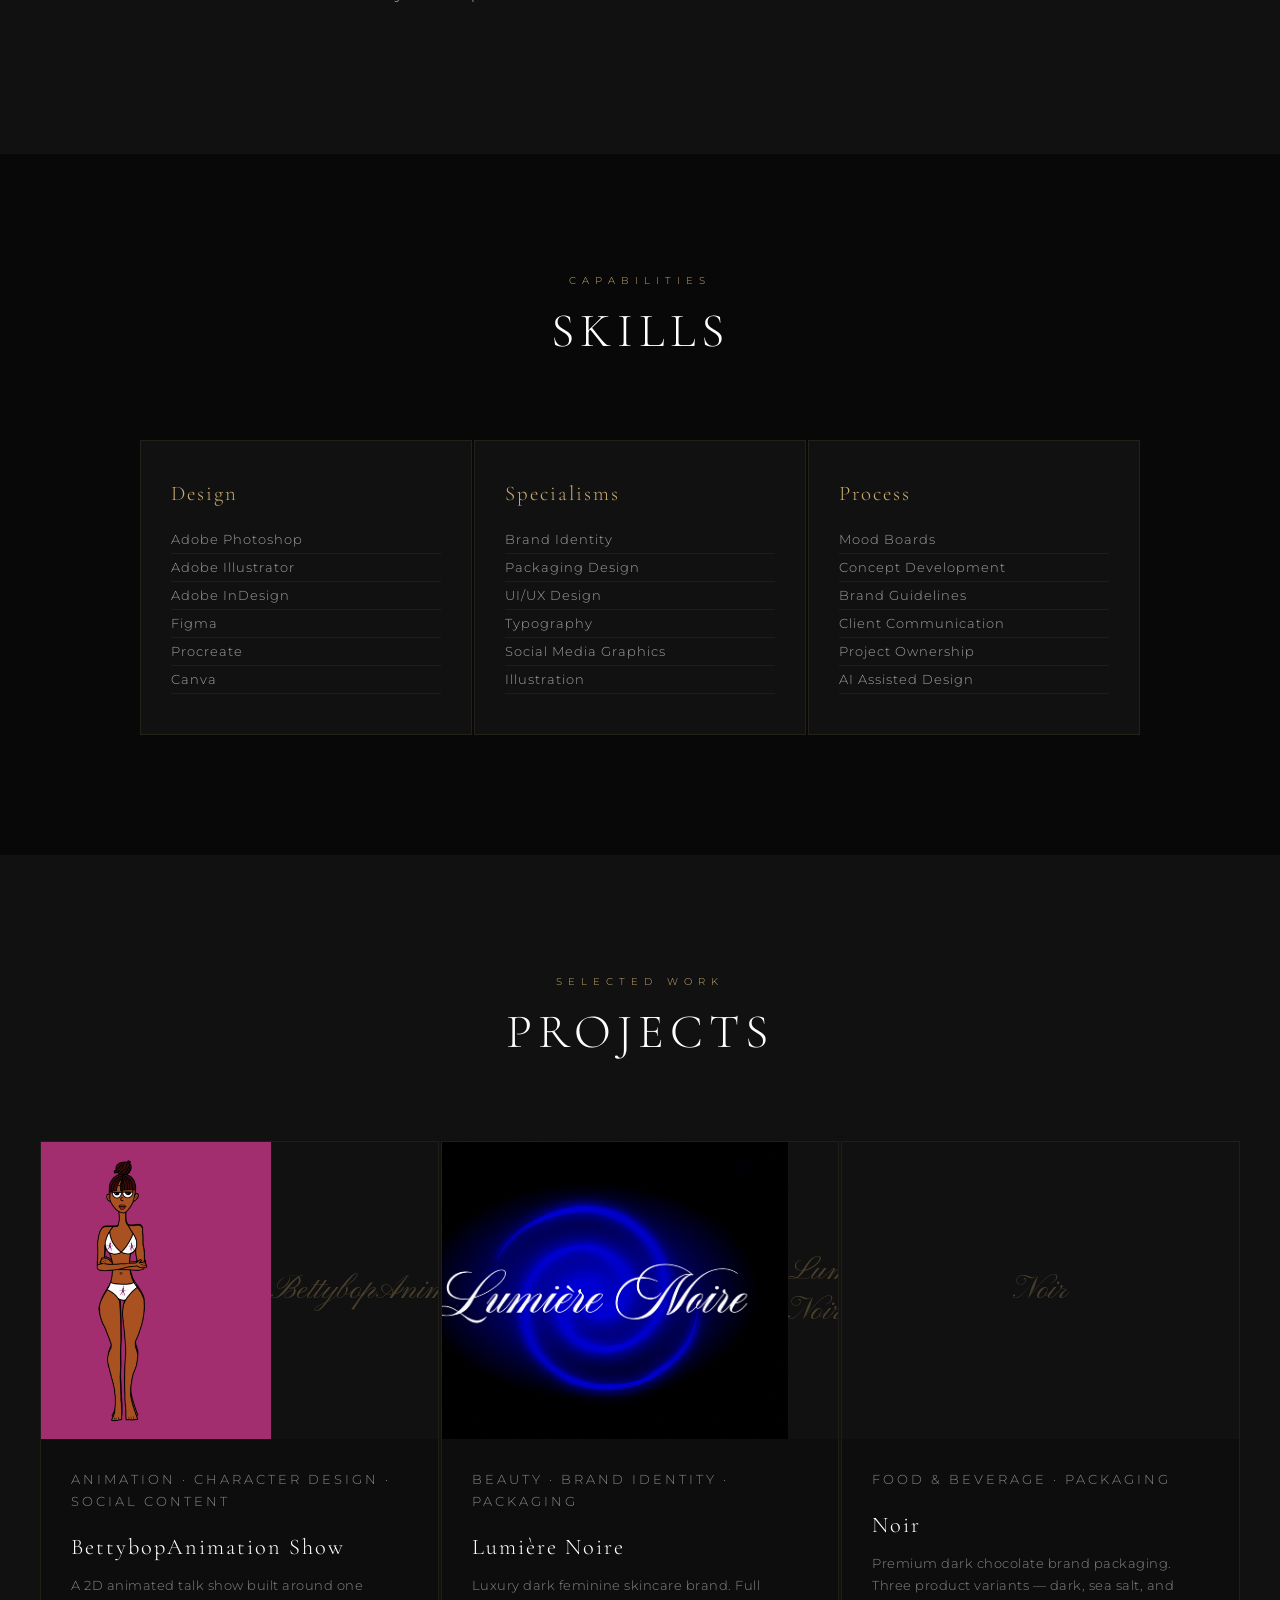
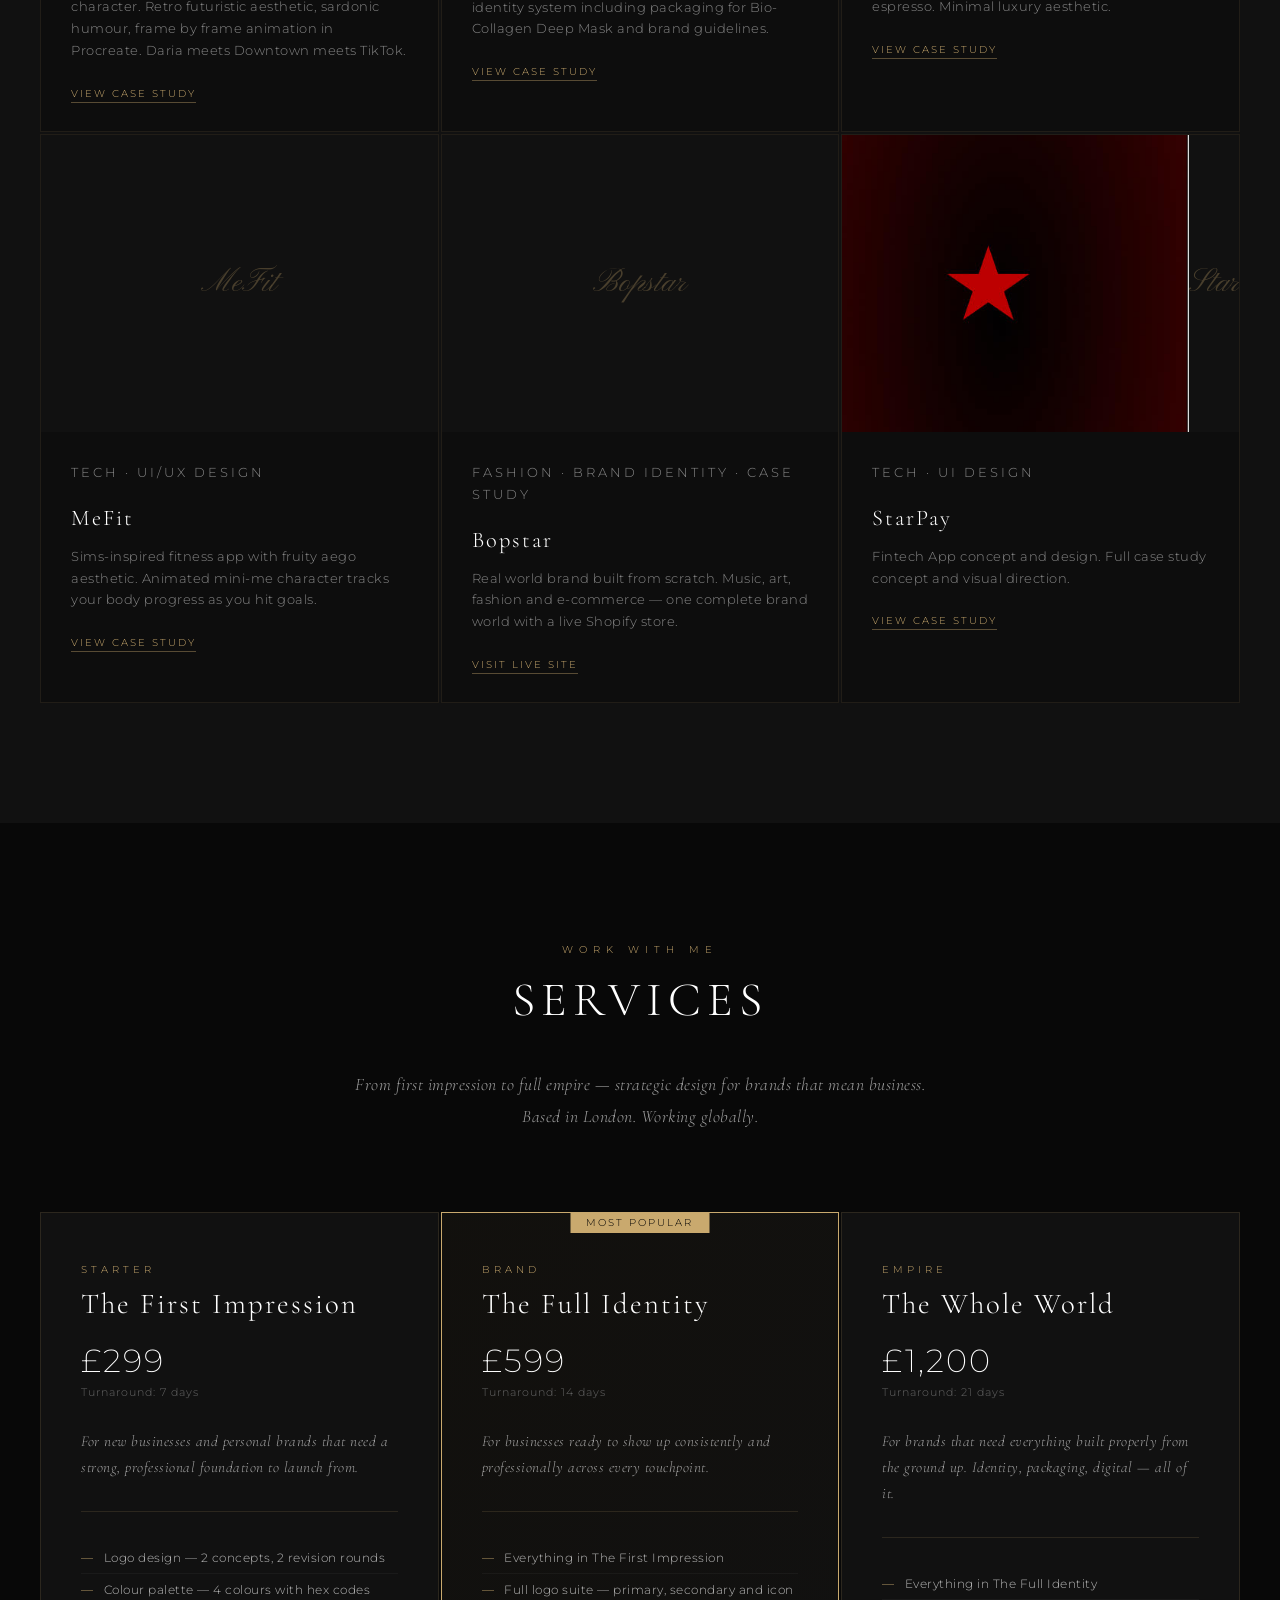
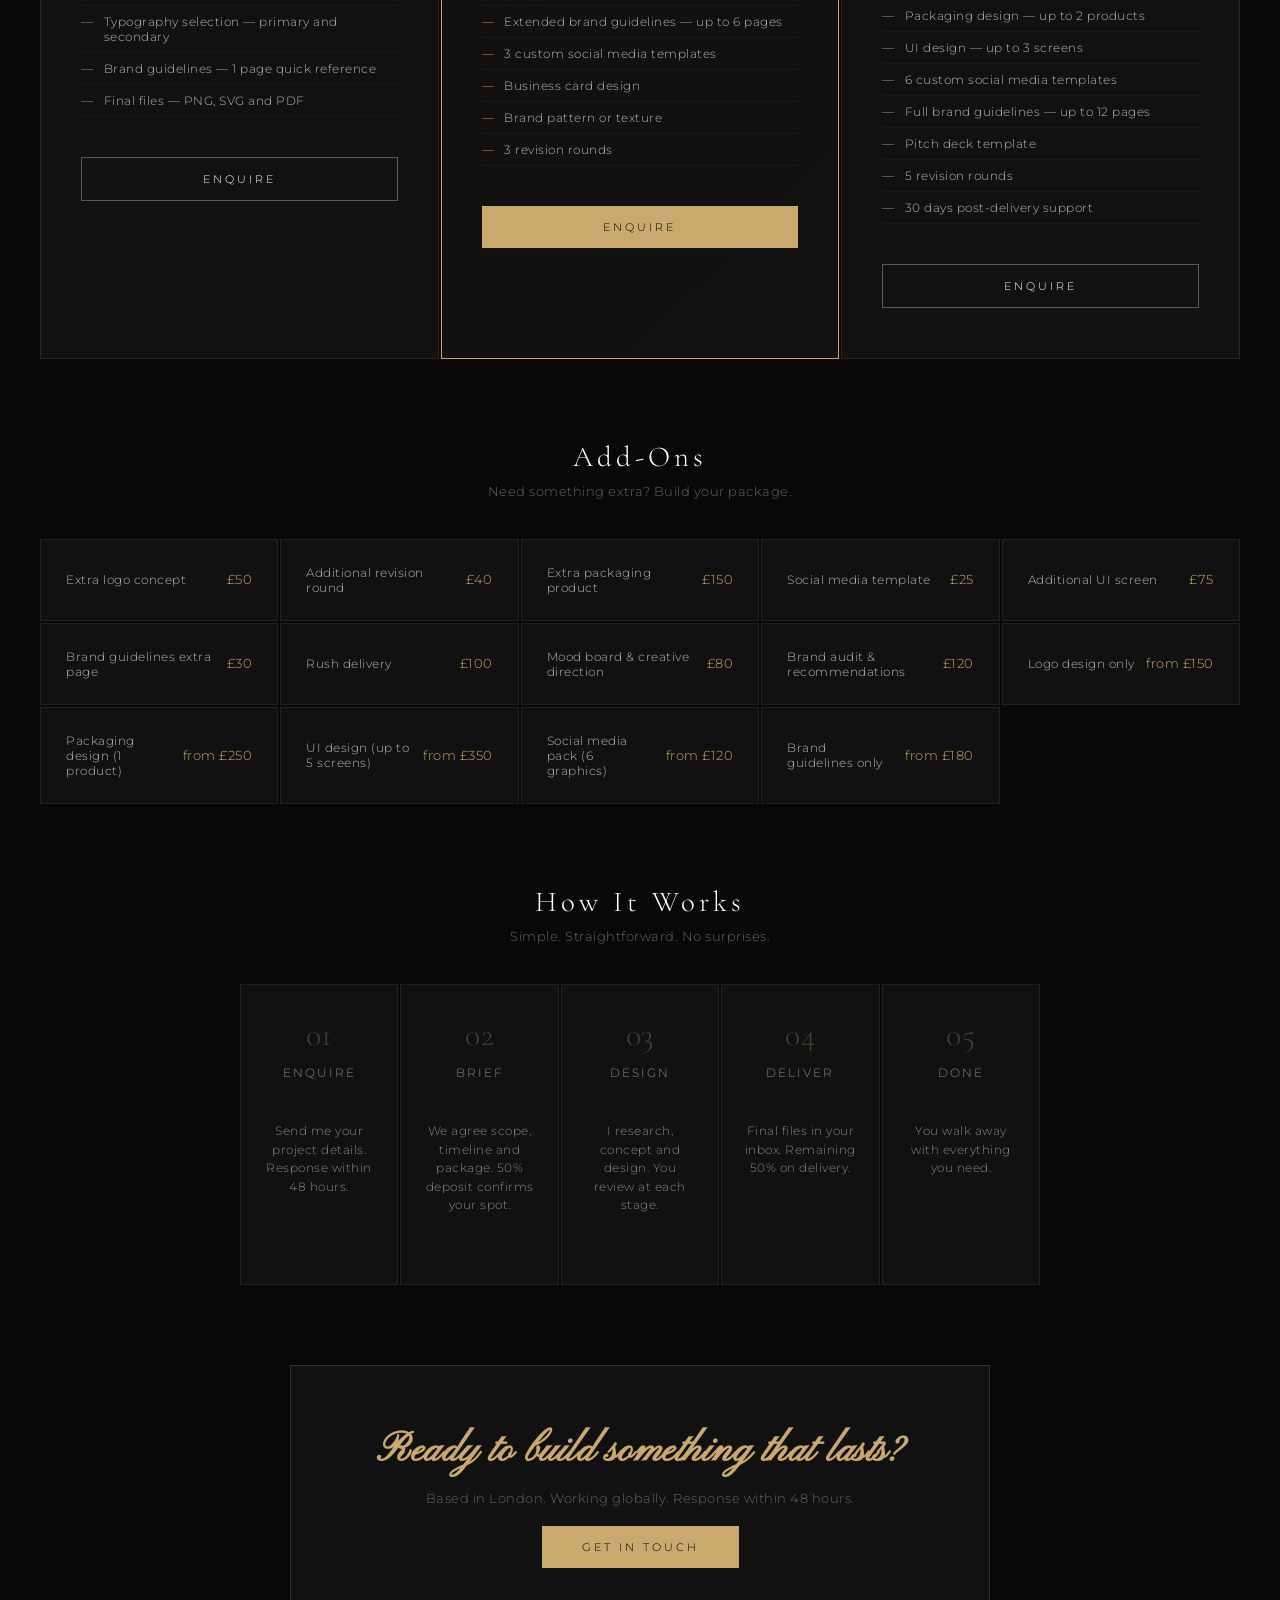
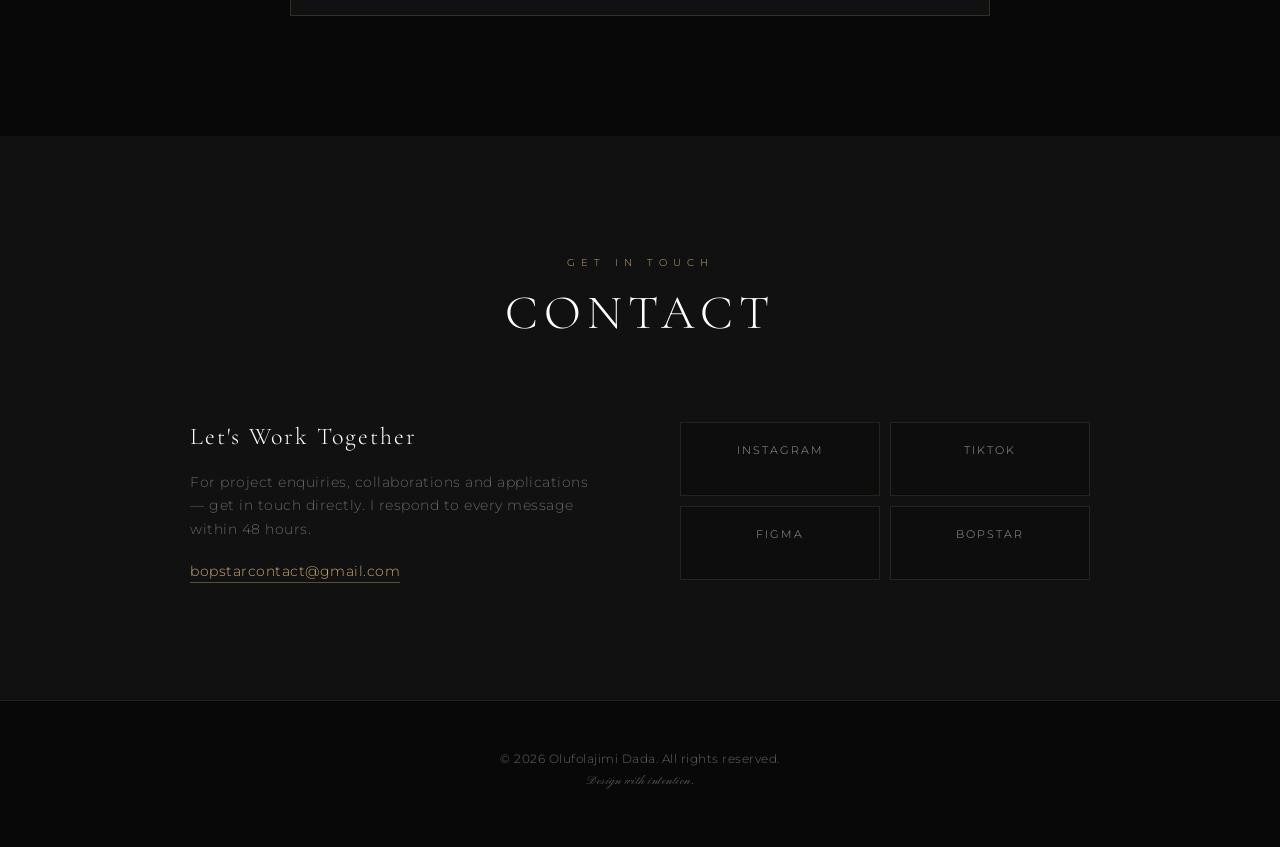
==== commit b0d34a28: "remove errors" ====
--- a/index.html
+++ b/index.html
@@ -827,7 +827,7 @@
                     <p class="package-name">Starter</p>
                     <h3 class="package-title">The First Impression</h3>
                     <p class="package-price">£299</p>
-                    <p class="package-turnaround">Turnaround: 5–7 days</p>
+                    <p class="package-turnaround">Turnaround: 7 days</p>
                     <p class="package-desc">For new businesses and personal brands that need a strong, professional foundation to launch from.</p>
                     <ul class="package-features">
                         <li>Logo design — 2 concepts, 2 revision rounds</li>
@@ -844,7 +844,7 @@
                     <p class="package-name">Brand</p>
                     <h3 class="package-title">The Full Identity</h3>
                     <p class="package-price">£599</p>
-                    <p class="package-turnaround">Turnaround: 10–14 days</p>
+                    <p class="package-turnaround">Turnaround: 14 days</p>
                     <p class="package-desc">For businesses ready to show up consistently and professionally across every touchpoint.</p>
                     <ul class="package-features">
                         <li>Everything in The First Impression</li>
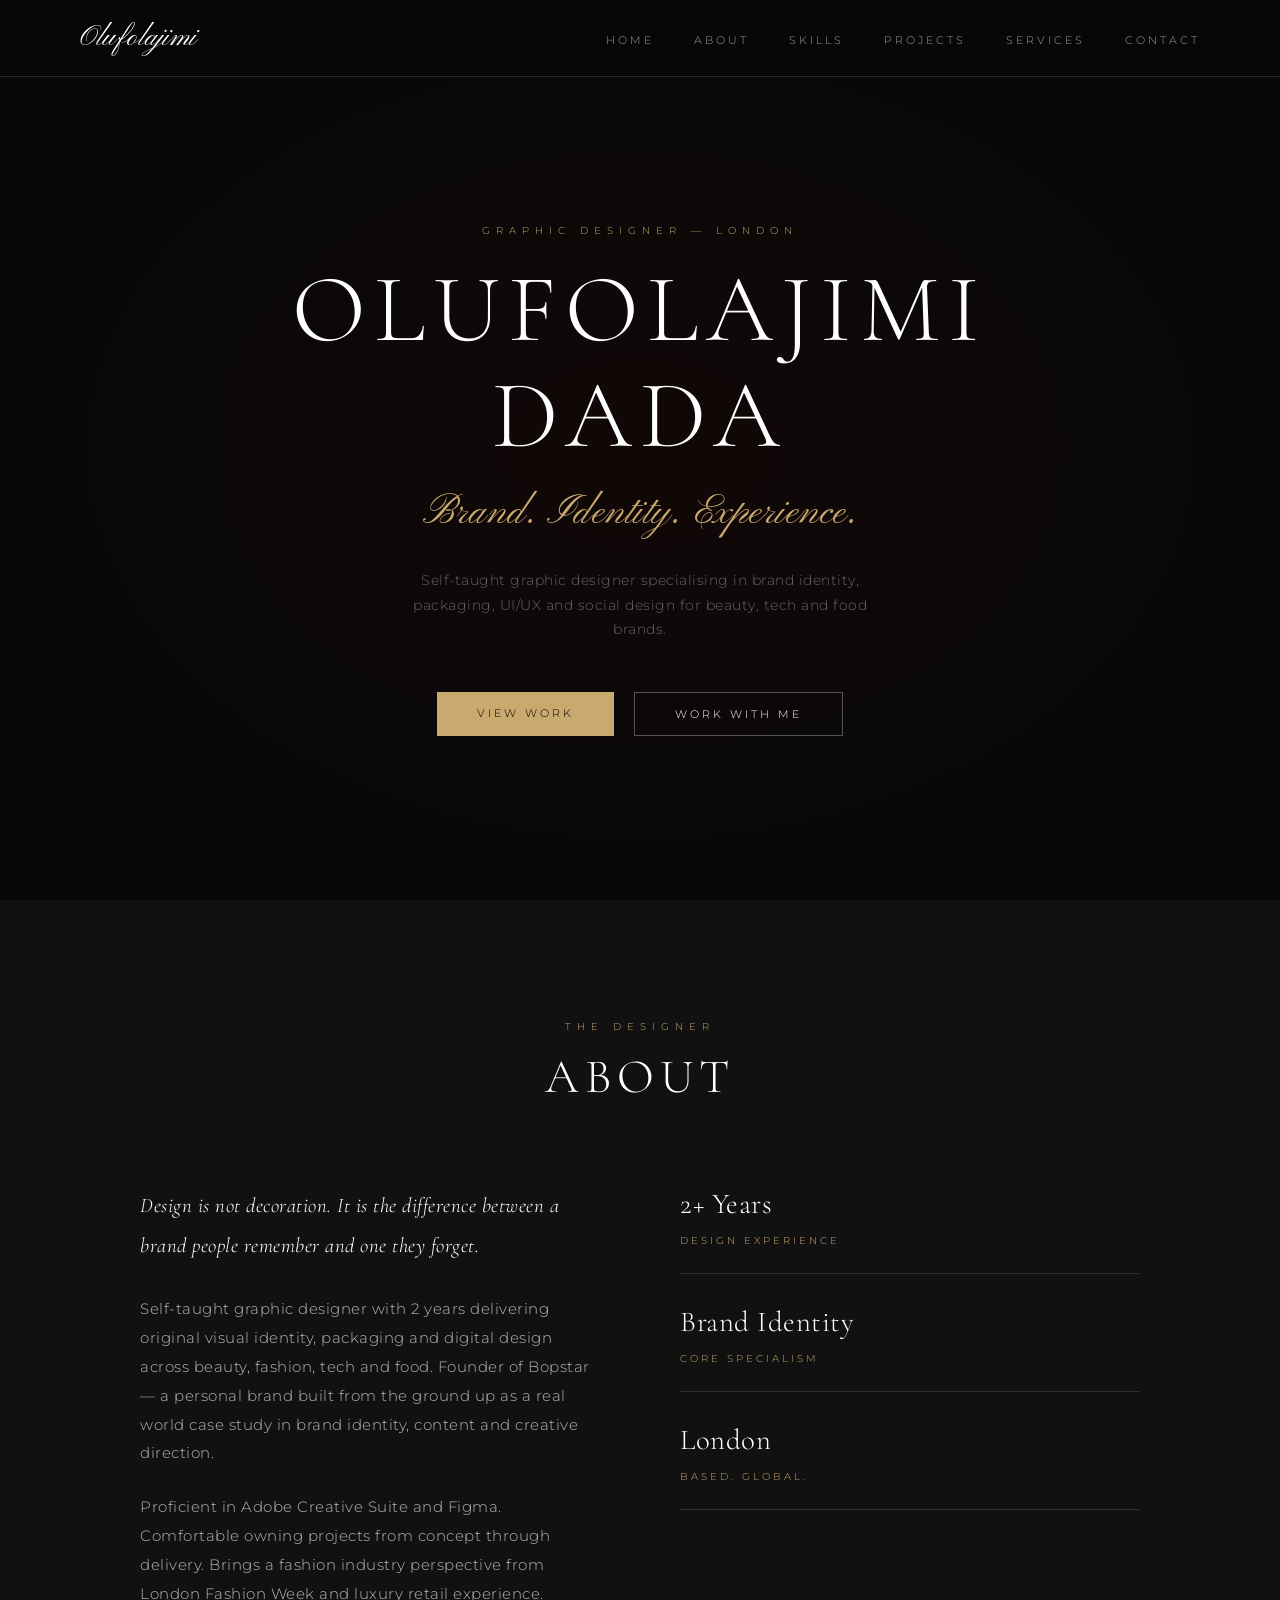
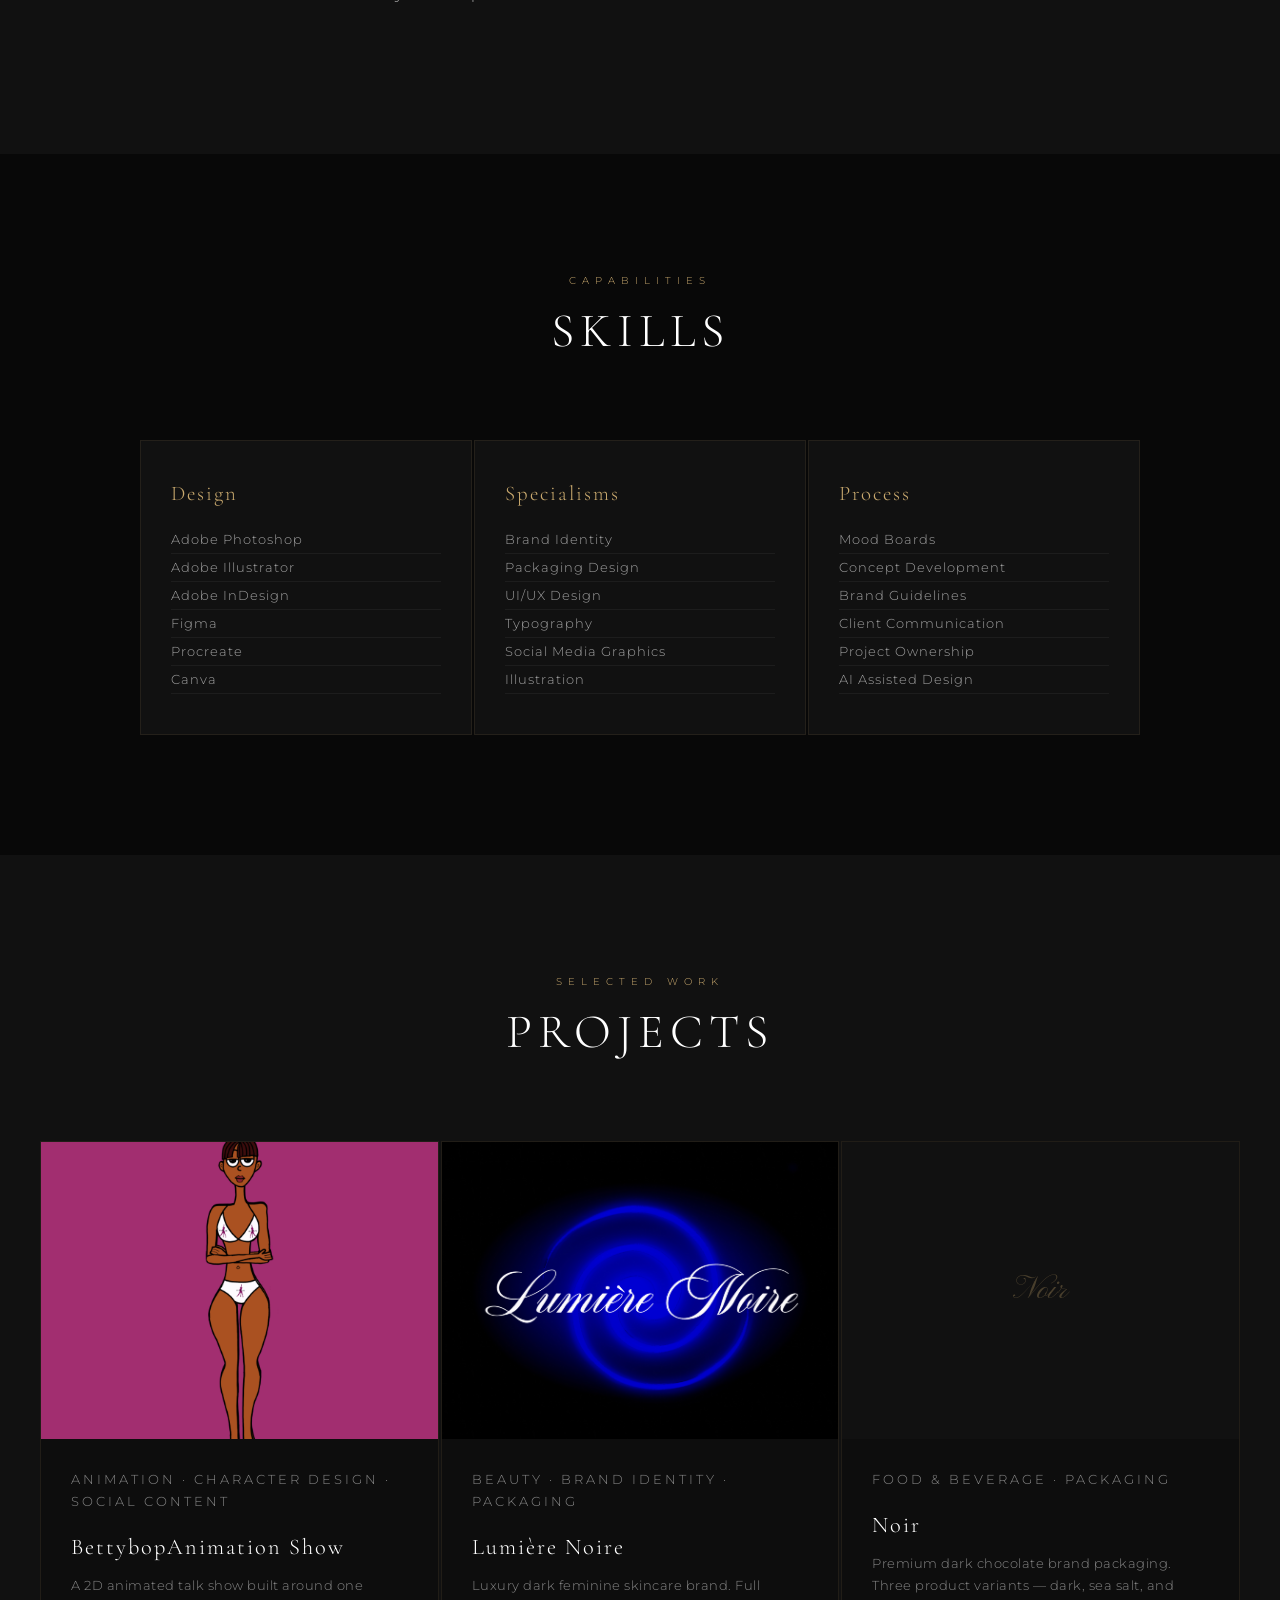
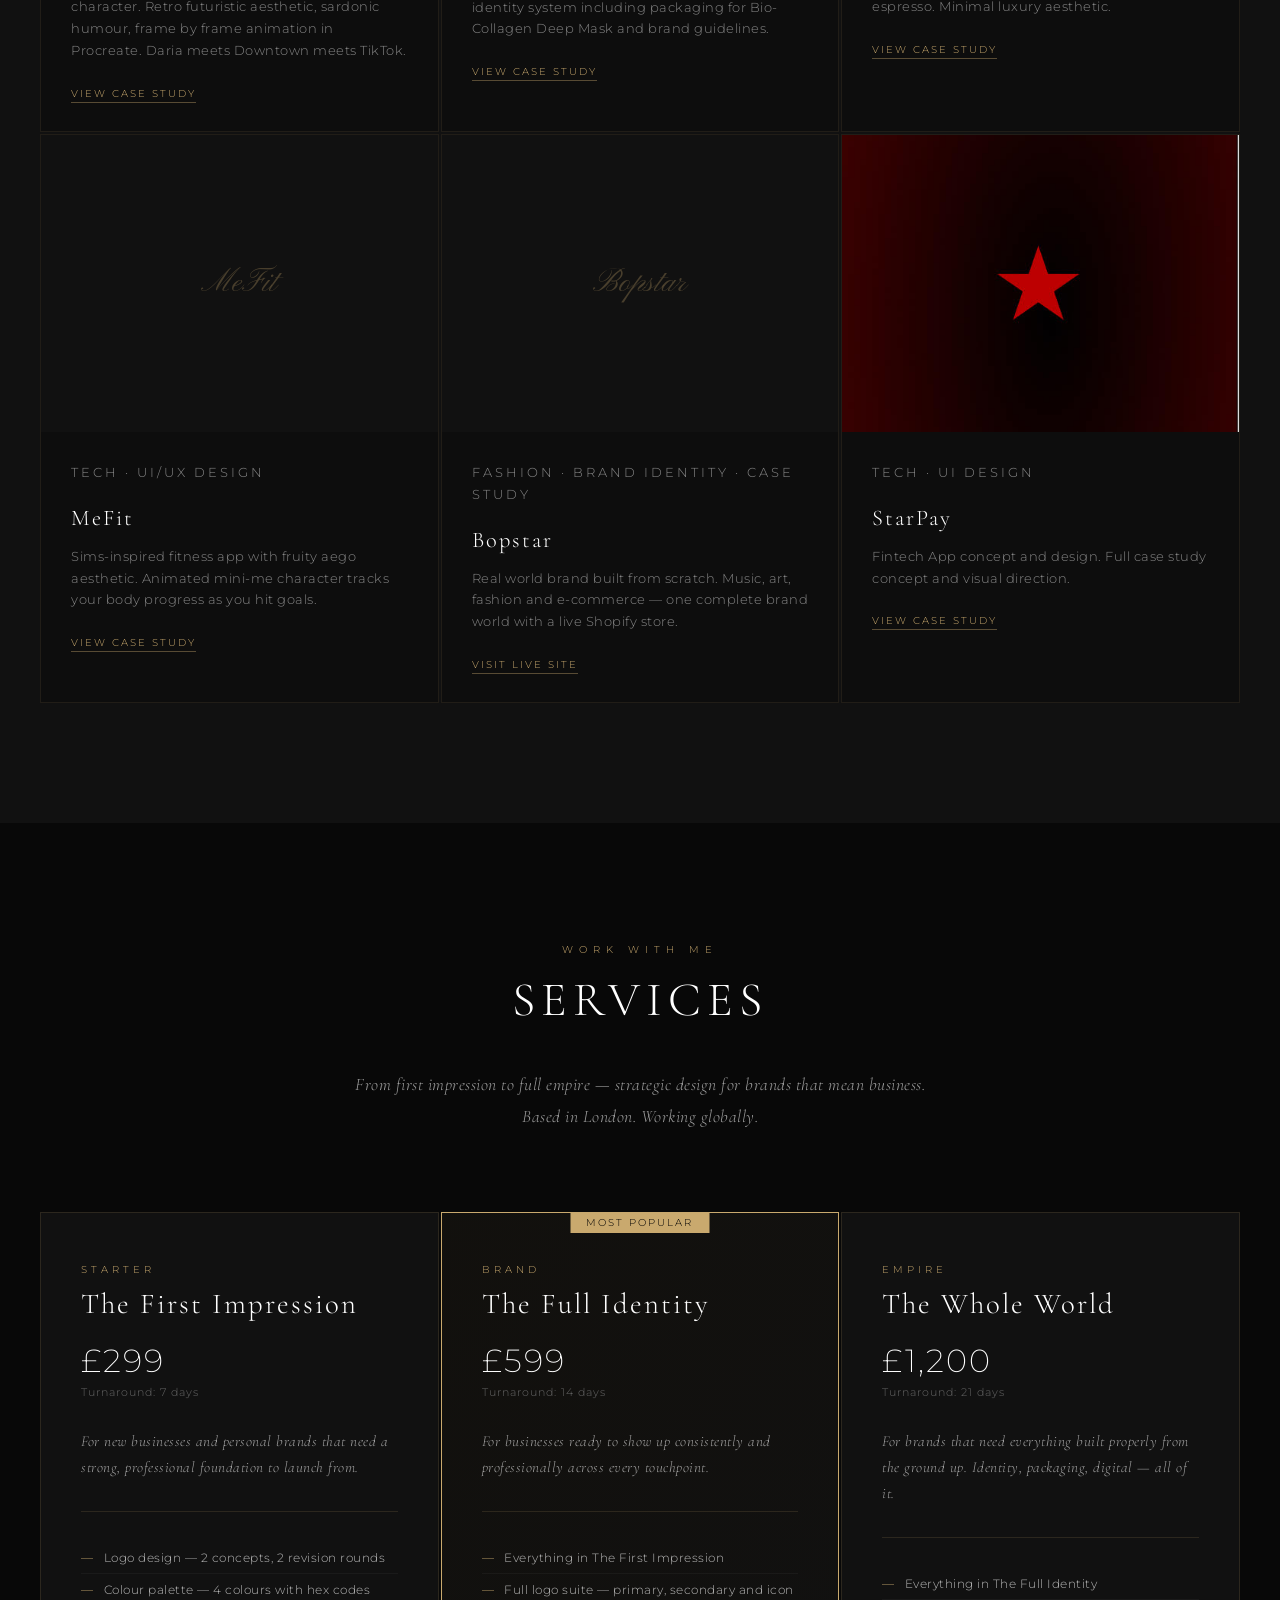
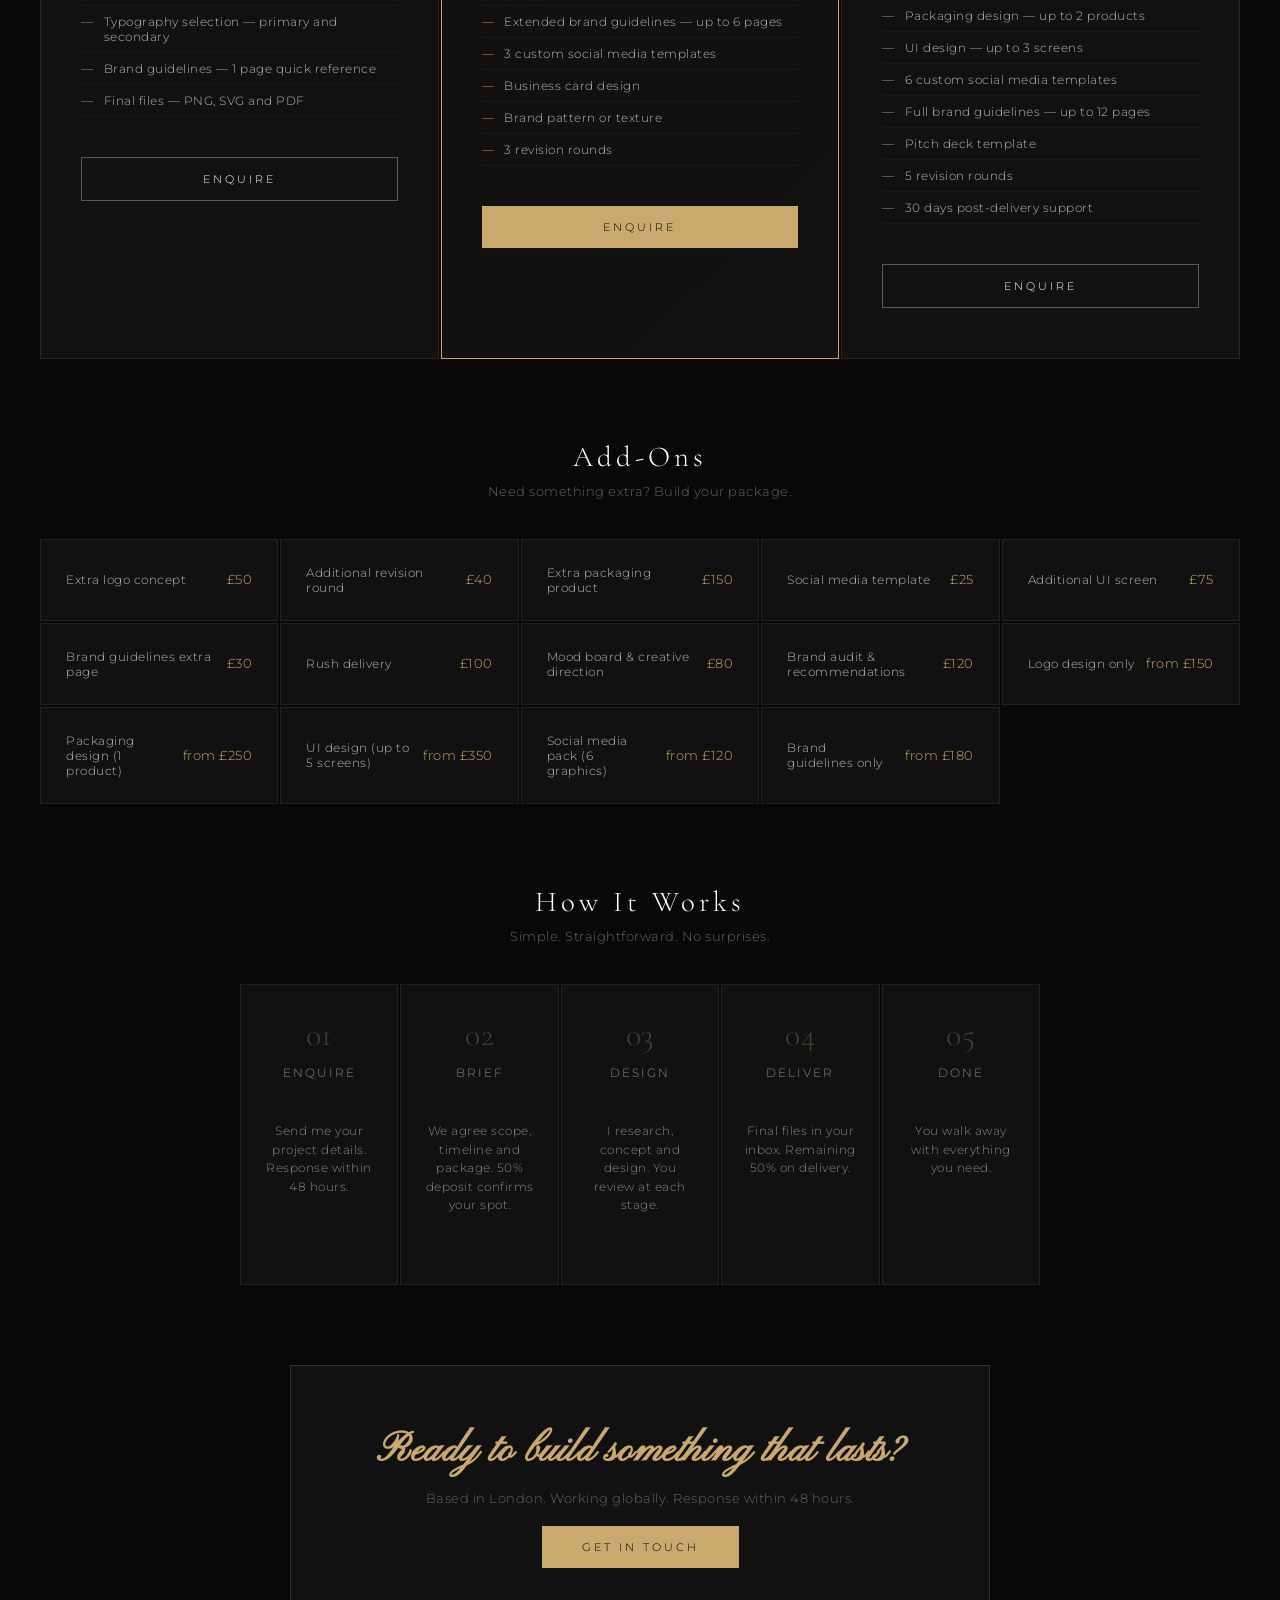
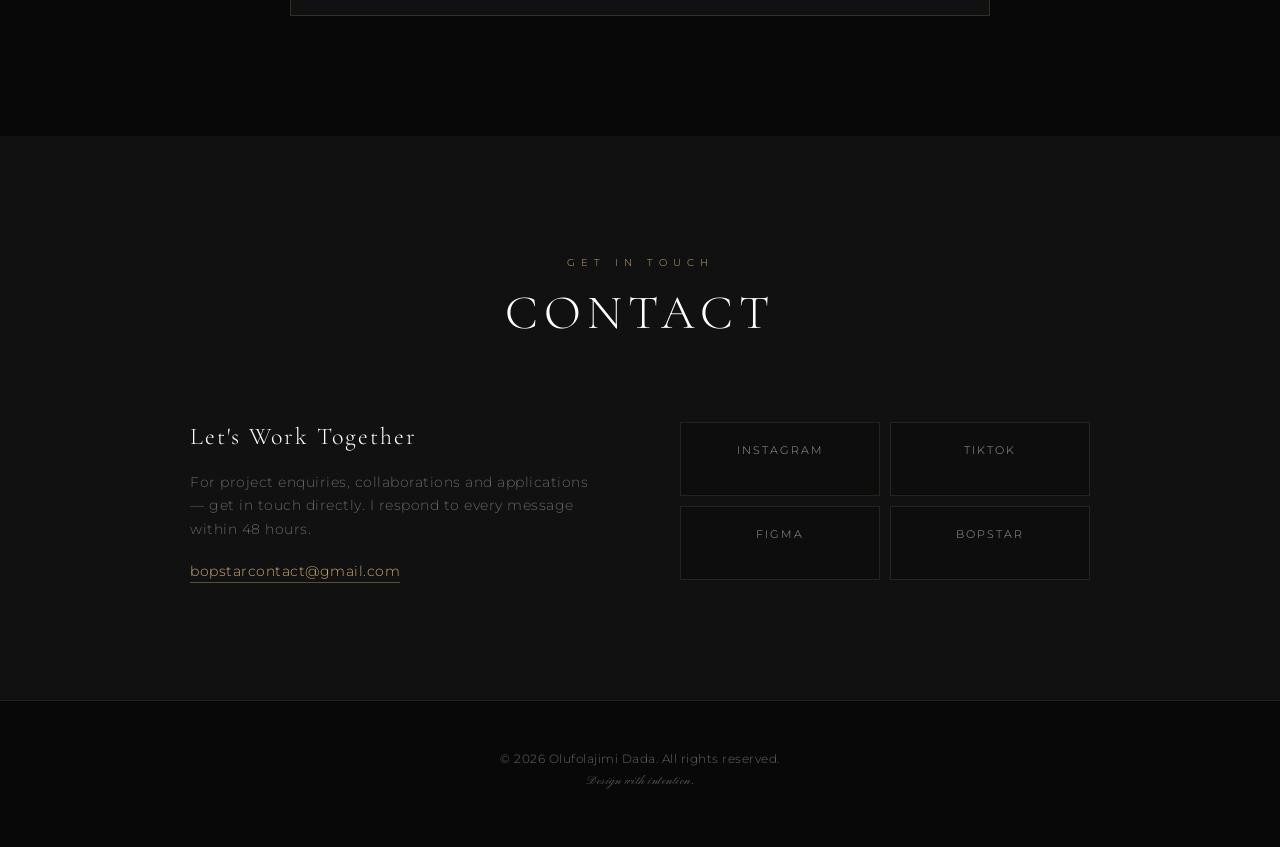
==== commit 69f93d32: "remove placeholder images" ====
--- a/index.html
+++ b/index.html
@@ -736,7 +736,6 @@
                 <div class="project-card">
                     <div class="project-img">
                         <img src="images/project1.png" alt="BettyAnimation Show">
-                        <span class="project-placeholder">BettybopAnimation</span>
                     </div>
                     <div class="project-info">
                         <p class="project-tag">Animation · Character Design · Social Content</p>
@@ -749,7 +748,6 @@
                 <div class="project-card">
                     <div class="project-img">
                         <img src="images/lumiere-noirecover.jpeg" alt="Lumière Noire">
-                        <span class="project-placeholder">Lumière Noire</span>
                     </div>
                     <div class="project-info">
                         <p class="project-tag">Beauty · Brand Identity · Packaging</p>
@@ -798,7 +796,6 @@
                 <div class="project-card">
                     <div class="project-img">
                         <img src="images/starpay.jpg" alt="StarPay">
-                        <span class="project-placeholder">StarPay</span>
                     </div>
                     <div class="project-info">
                         <p class="project-tag">Tech · UI Design</p>
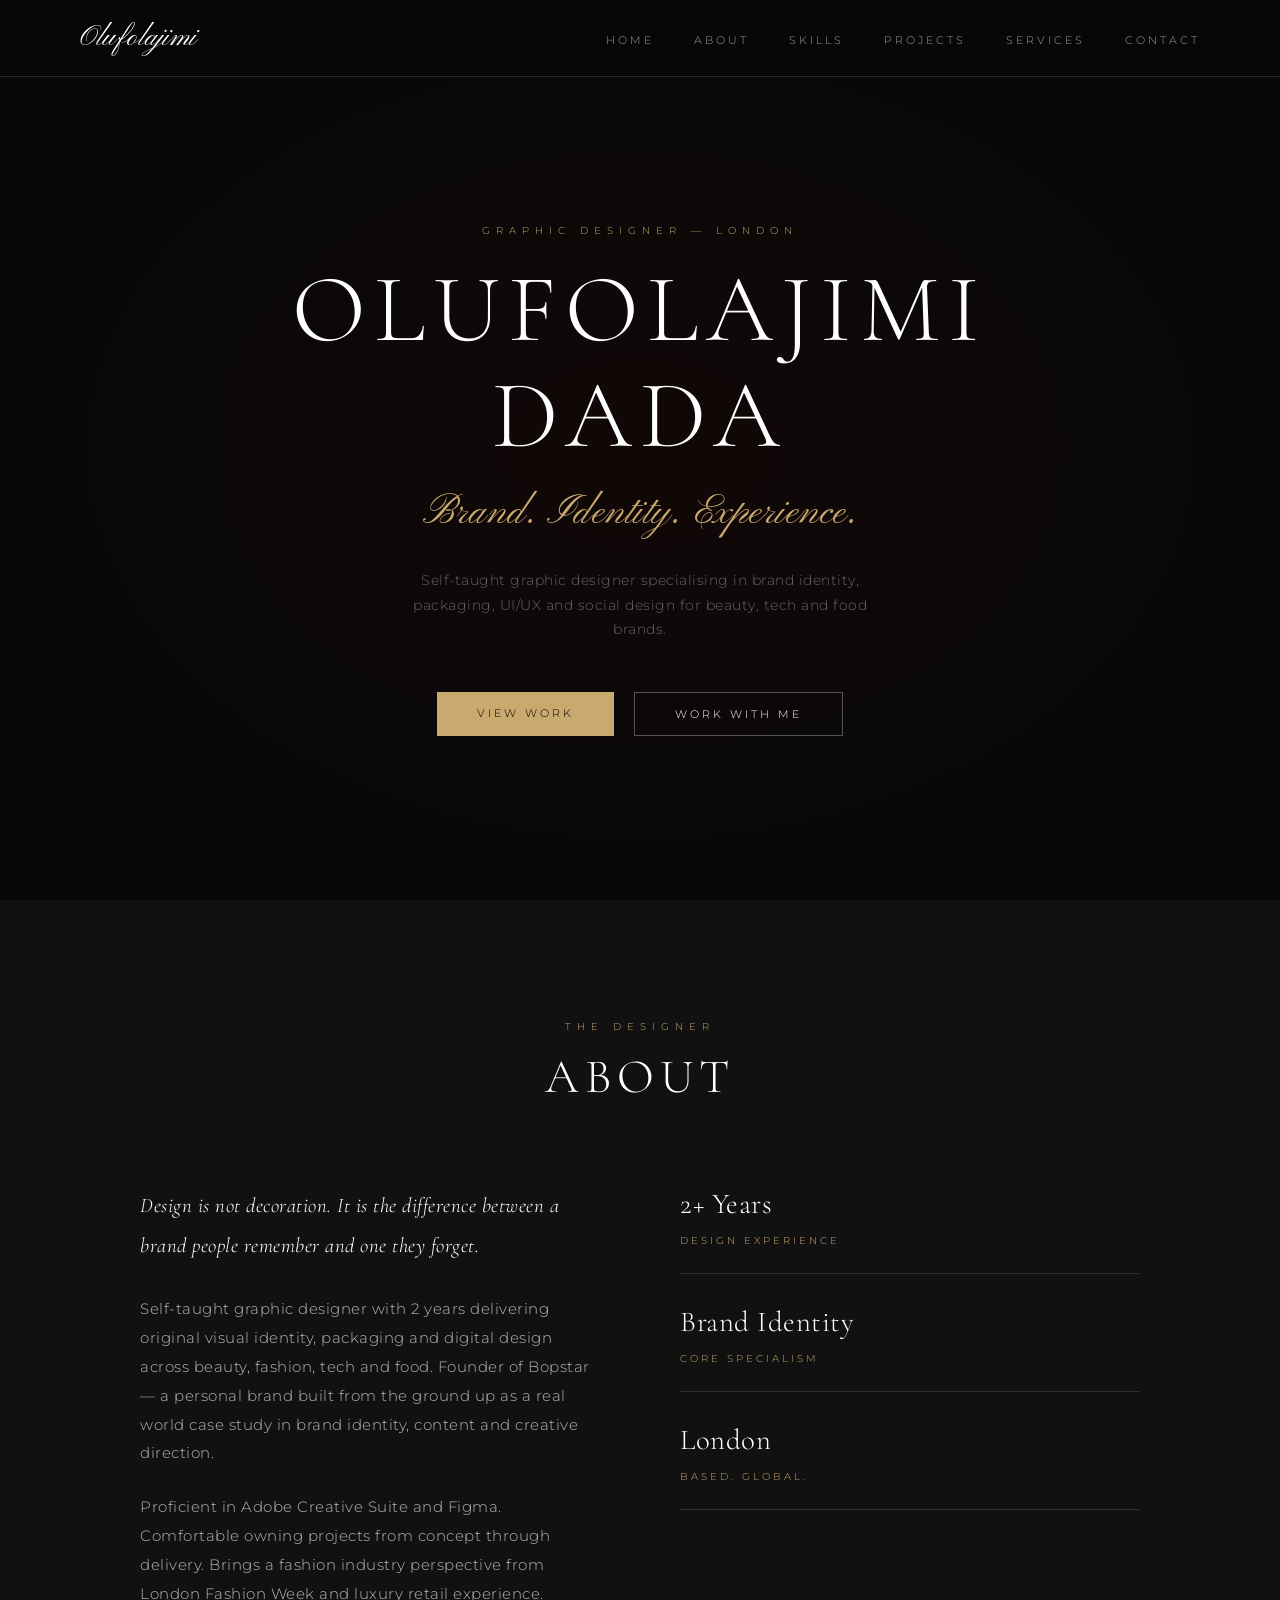
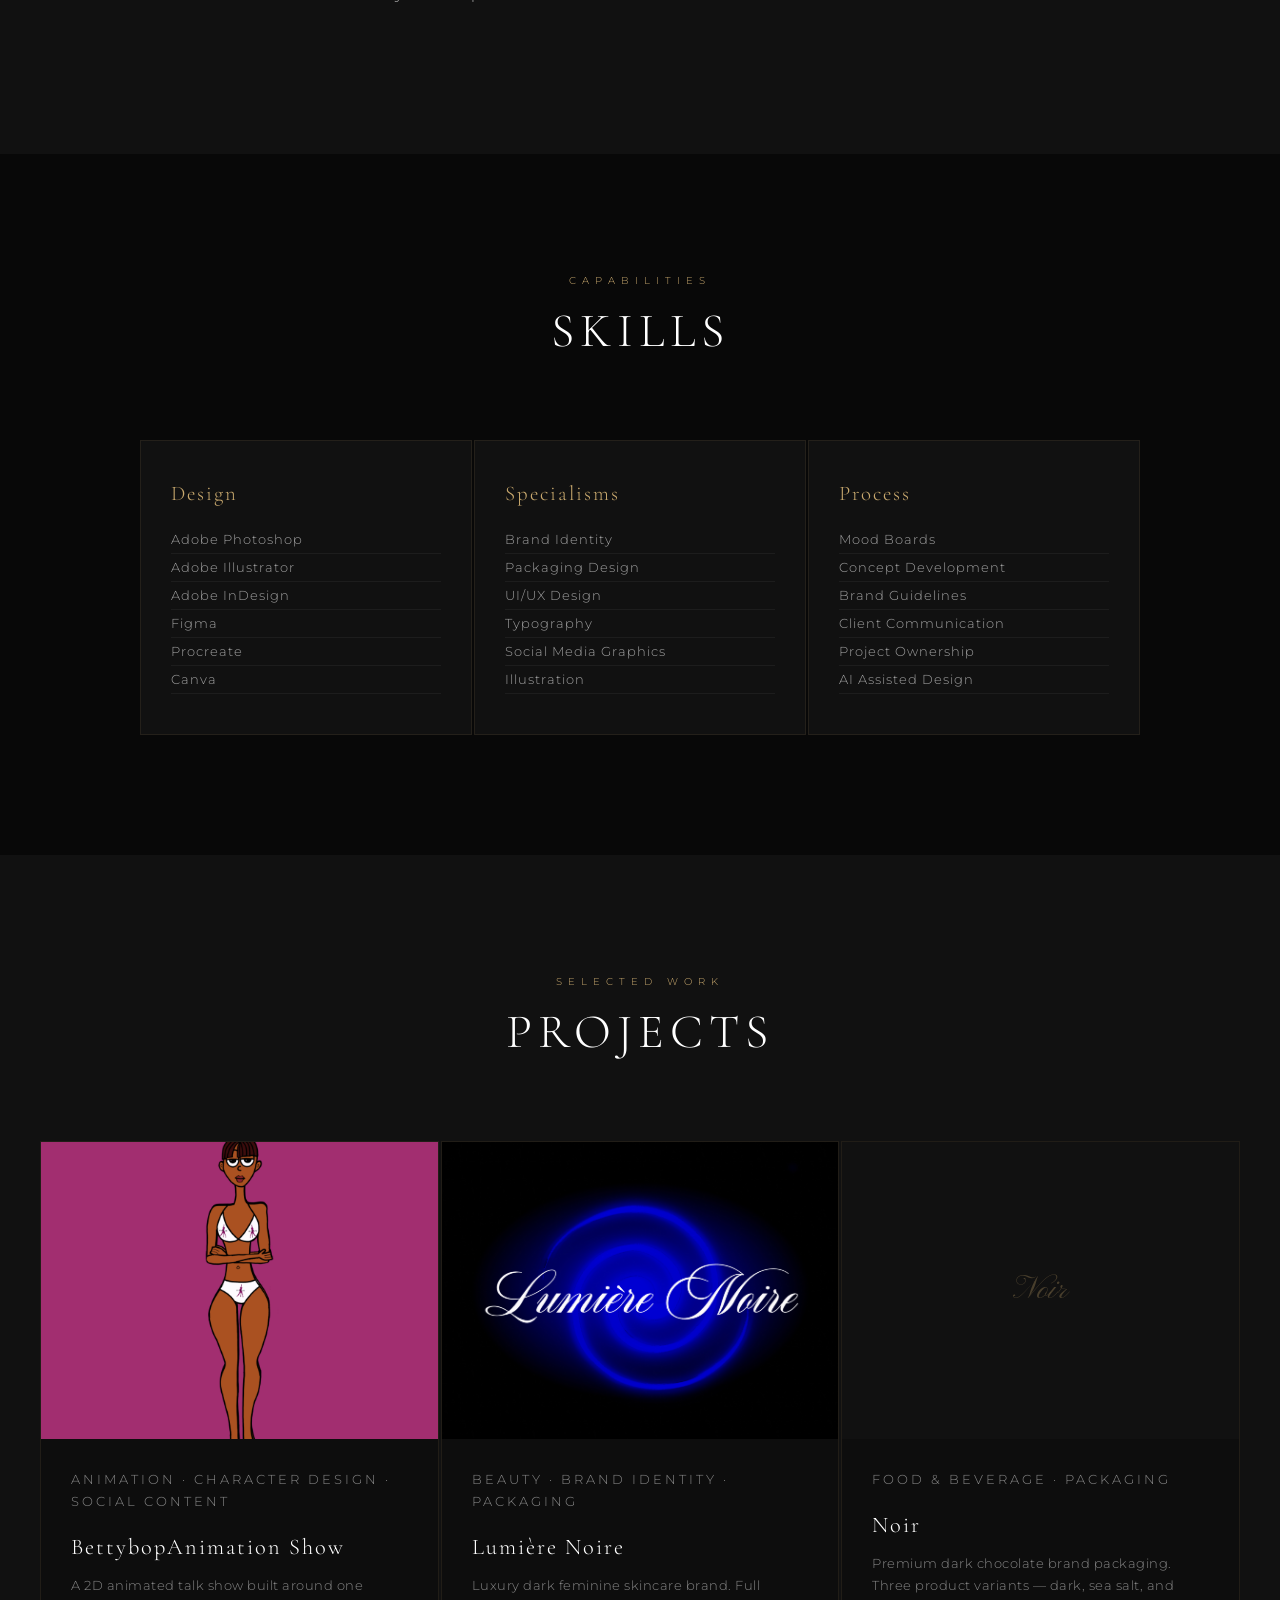
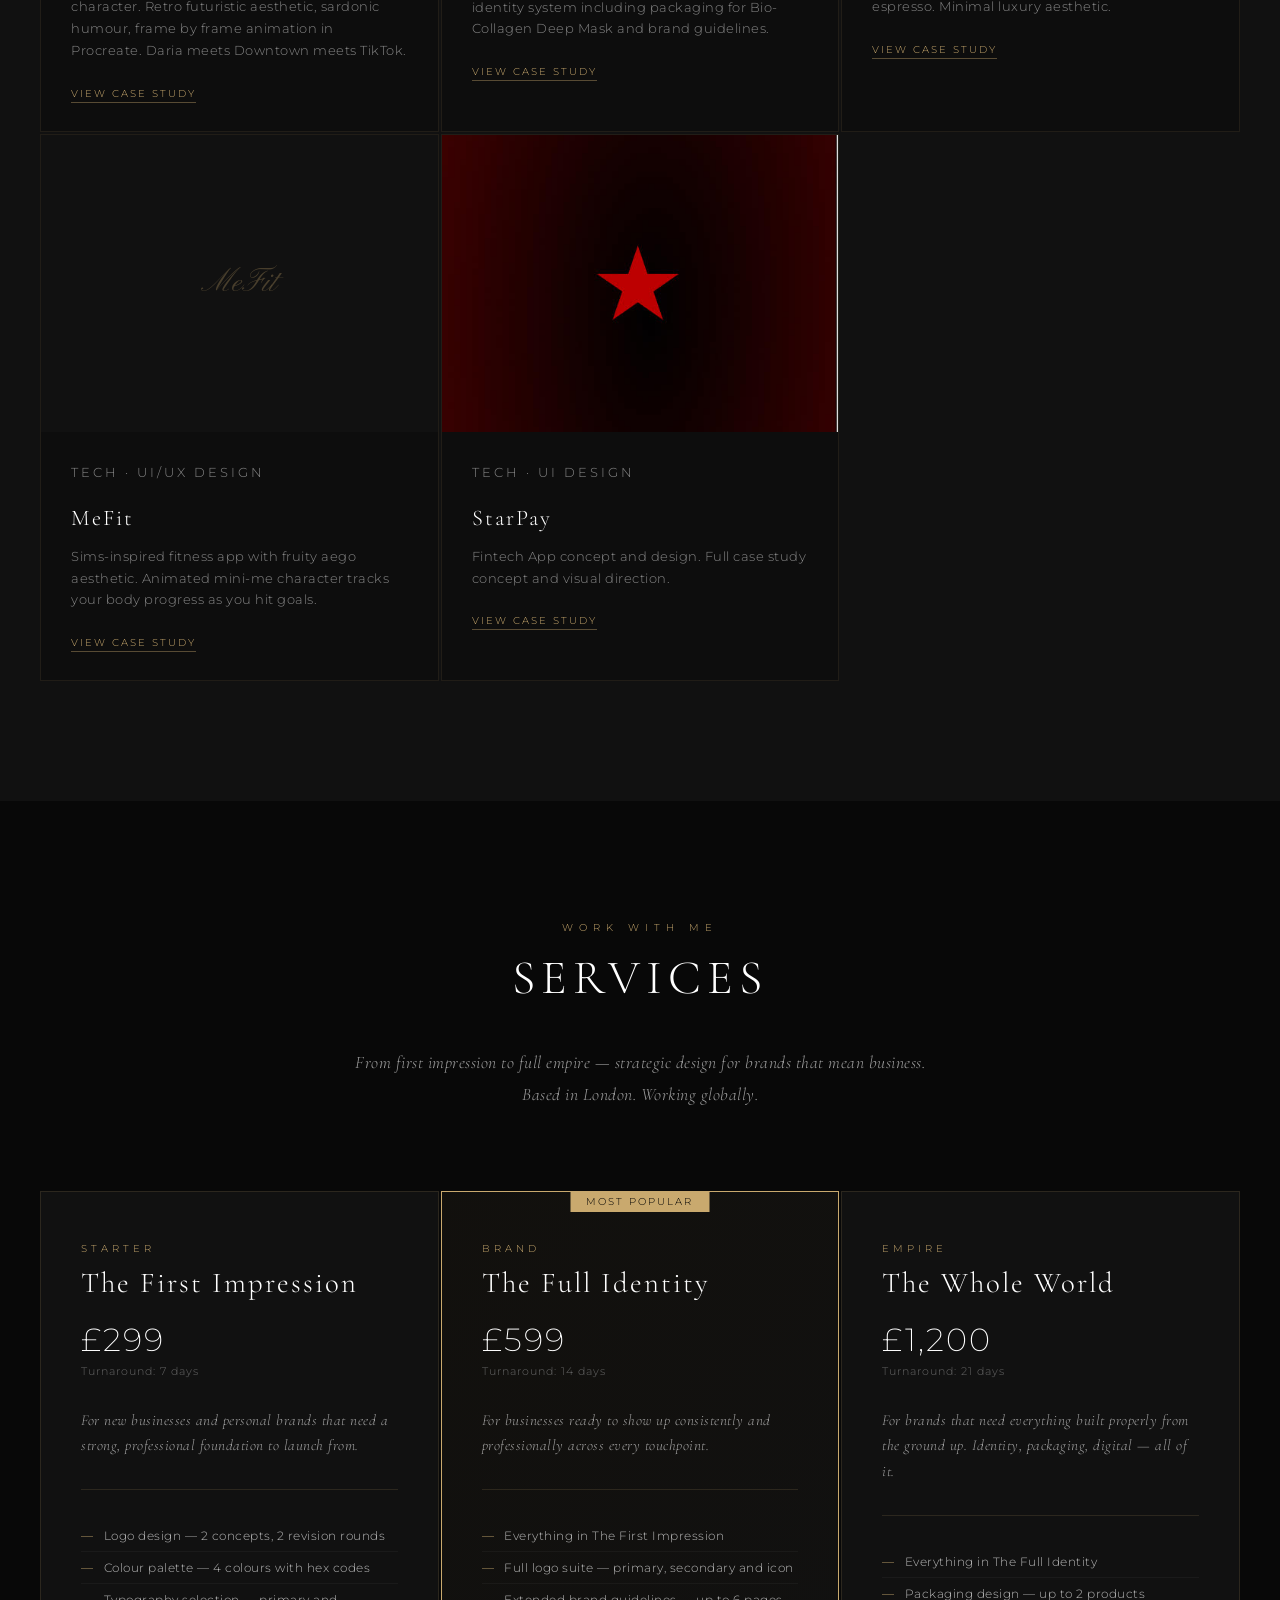
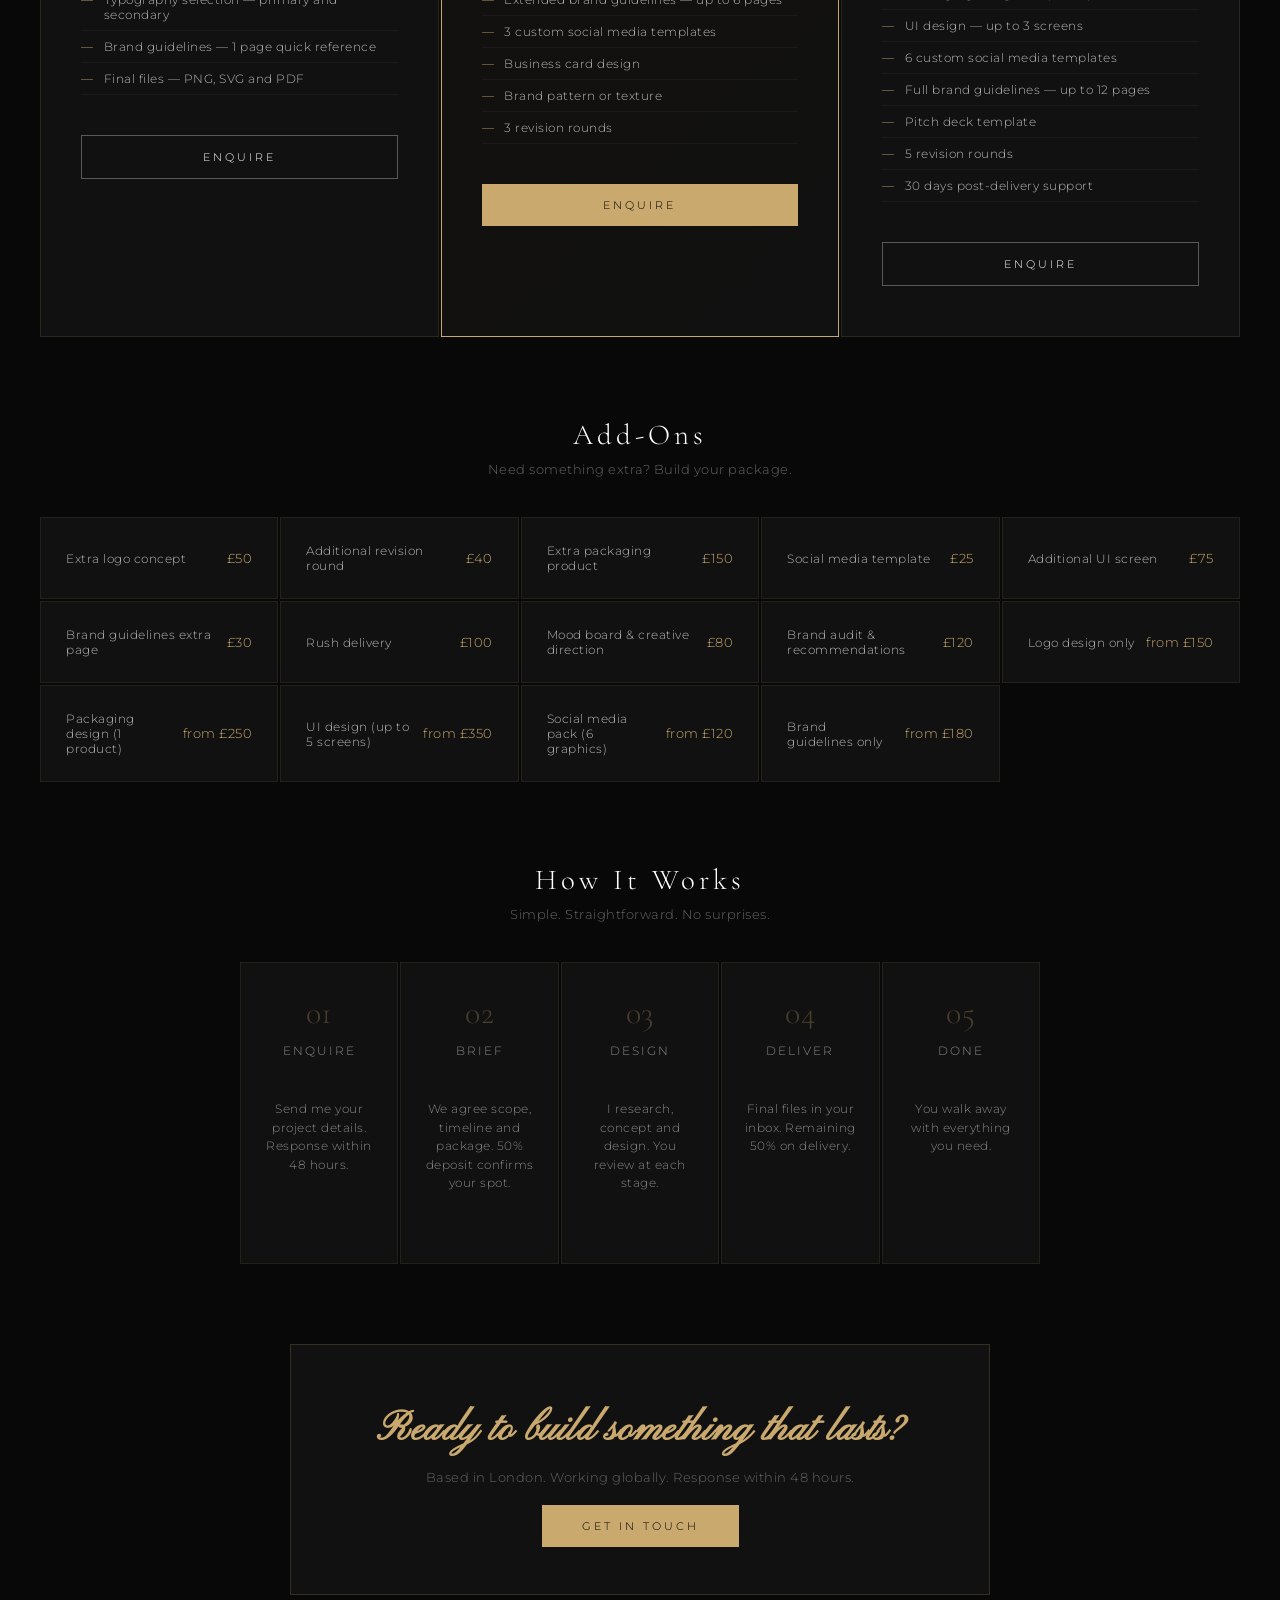
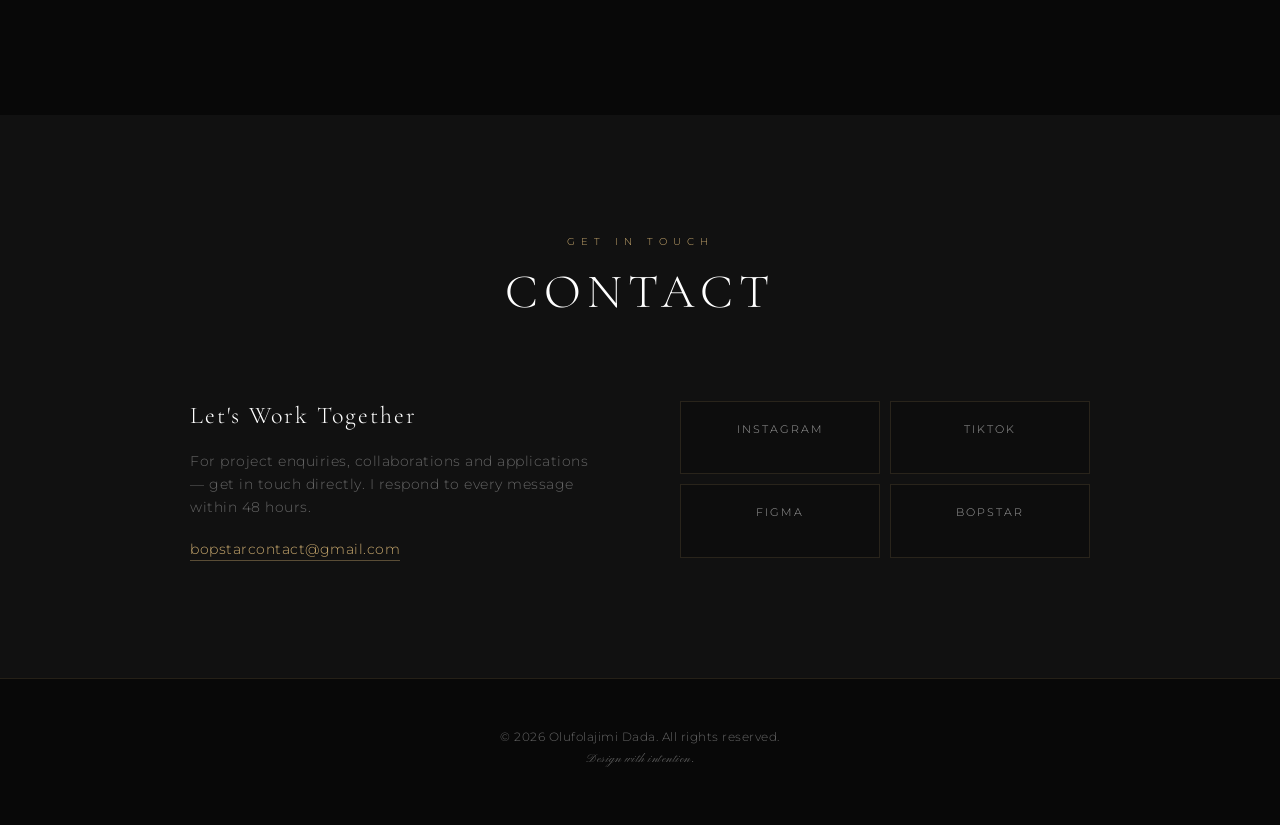
==== commit 309a6530: "remove bopstar project" ====
--- a/index.html
+++ b/index.html
@@ -781,17 +781,6 @@
                     </div>
                 </div>
 
-                <div class="project-card">
-                    <div class="project-img">
-                        <span class="project-placeholder">Bopstar</span>
-                    </div>
-                    <div class="project-info">
-                        <p class="project-tag">Fashion · Brand Identity · Case Study</p>
-                        <h3>Bopstar</h3>
-                        <p>Real world brand built from scratch. Music, art, fashion and e-commerce — one complete brand world with a live Shopify store.</p>
-                        <a href="https://bettybop2000.live" class="project-link" target="_blank">Visit Live Site</a>
-                    </div>
-                </div>
 
                 <div class="project-card">
                     <div class="project-img">
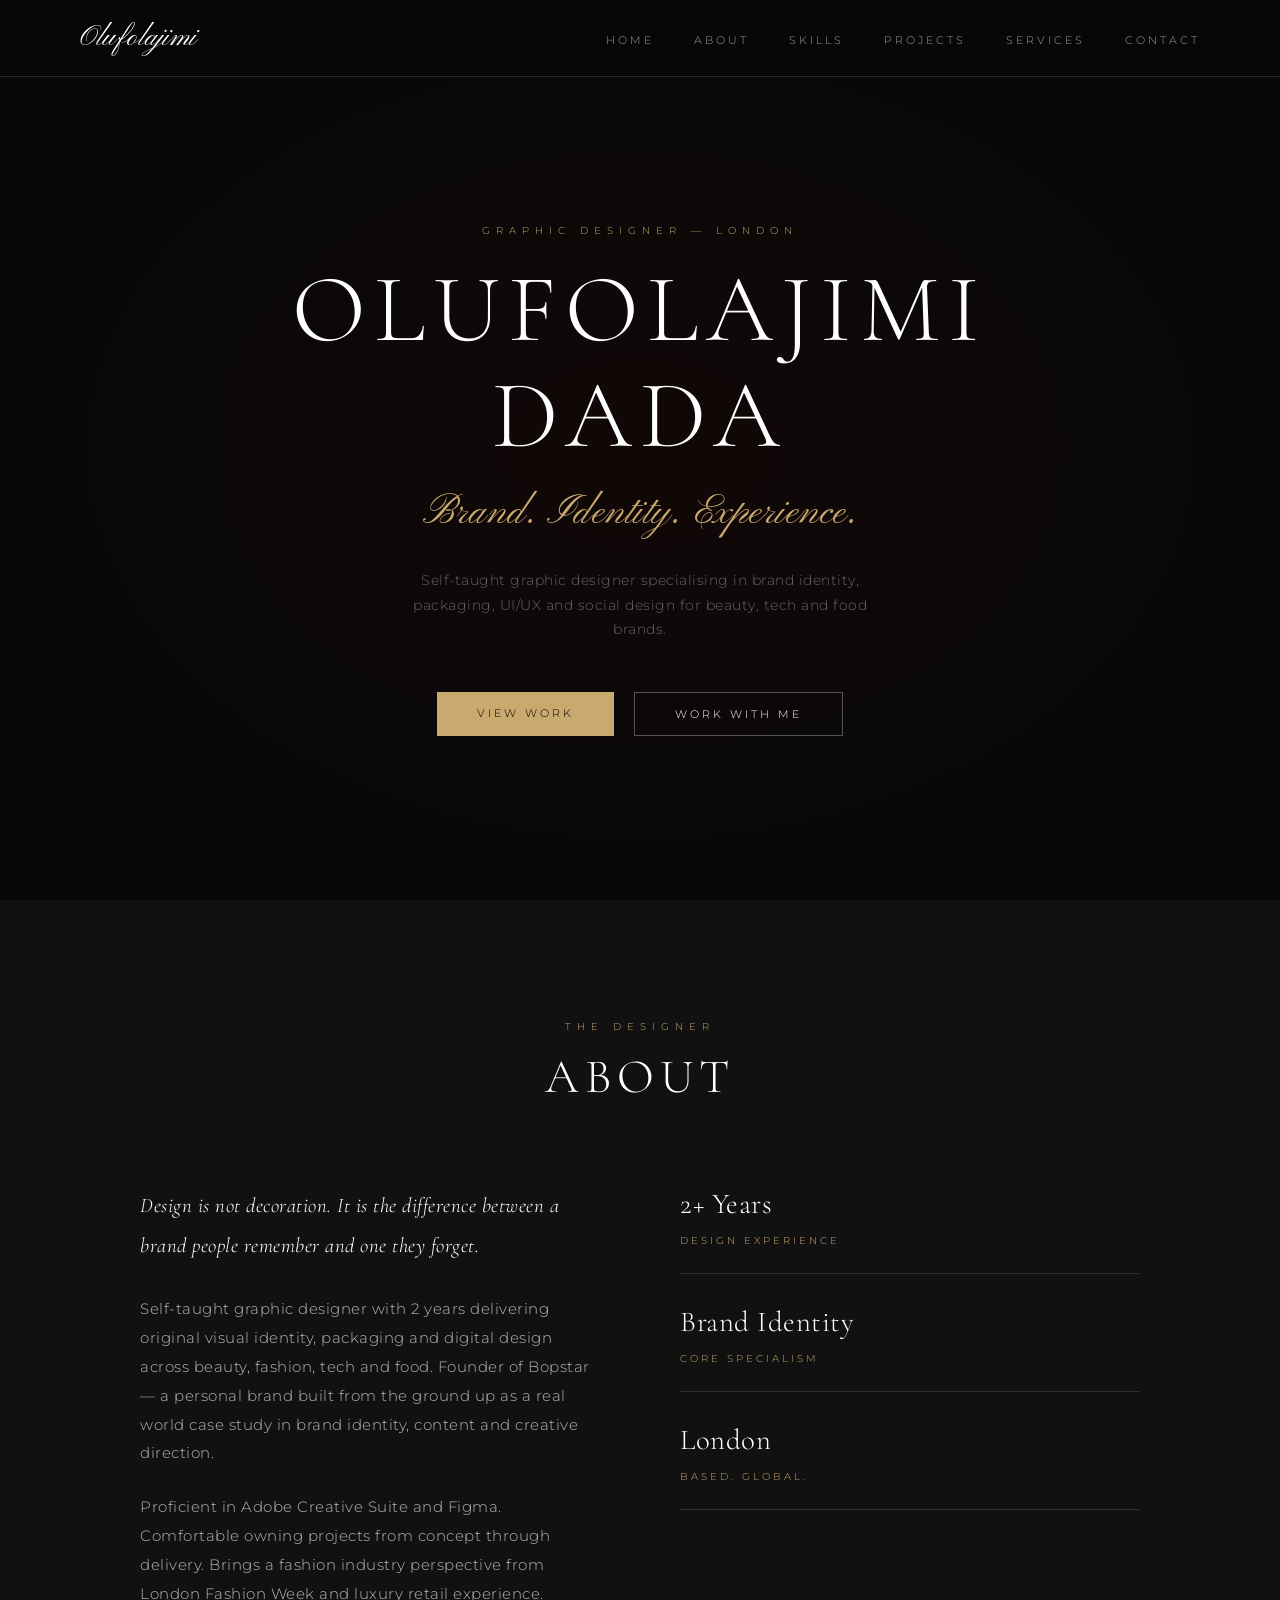
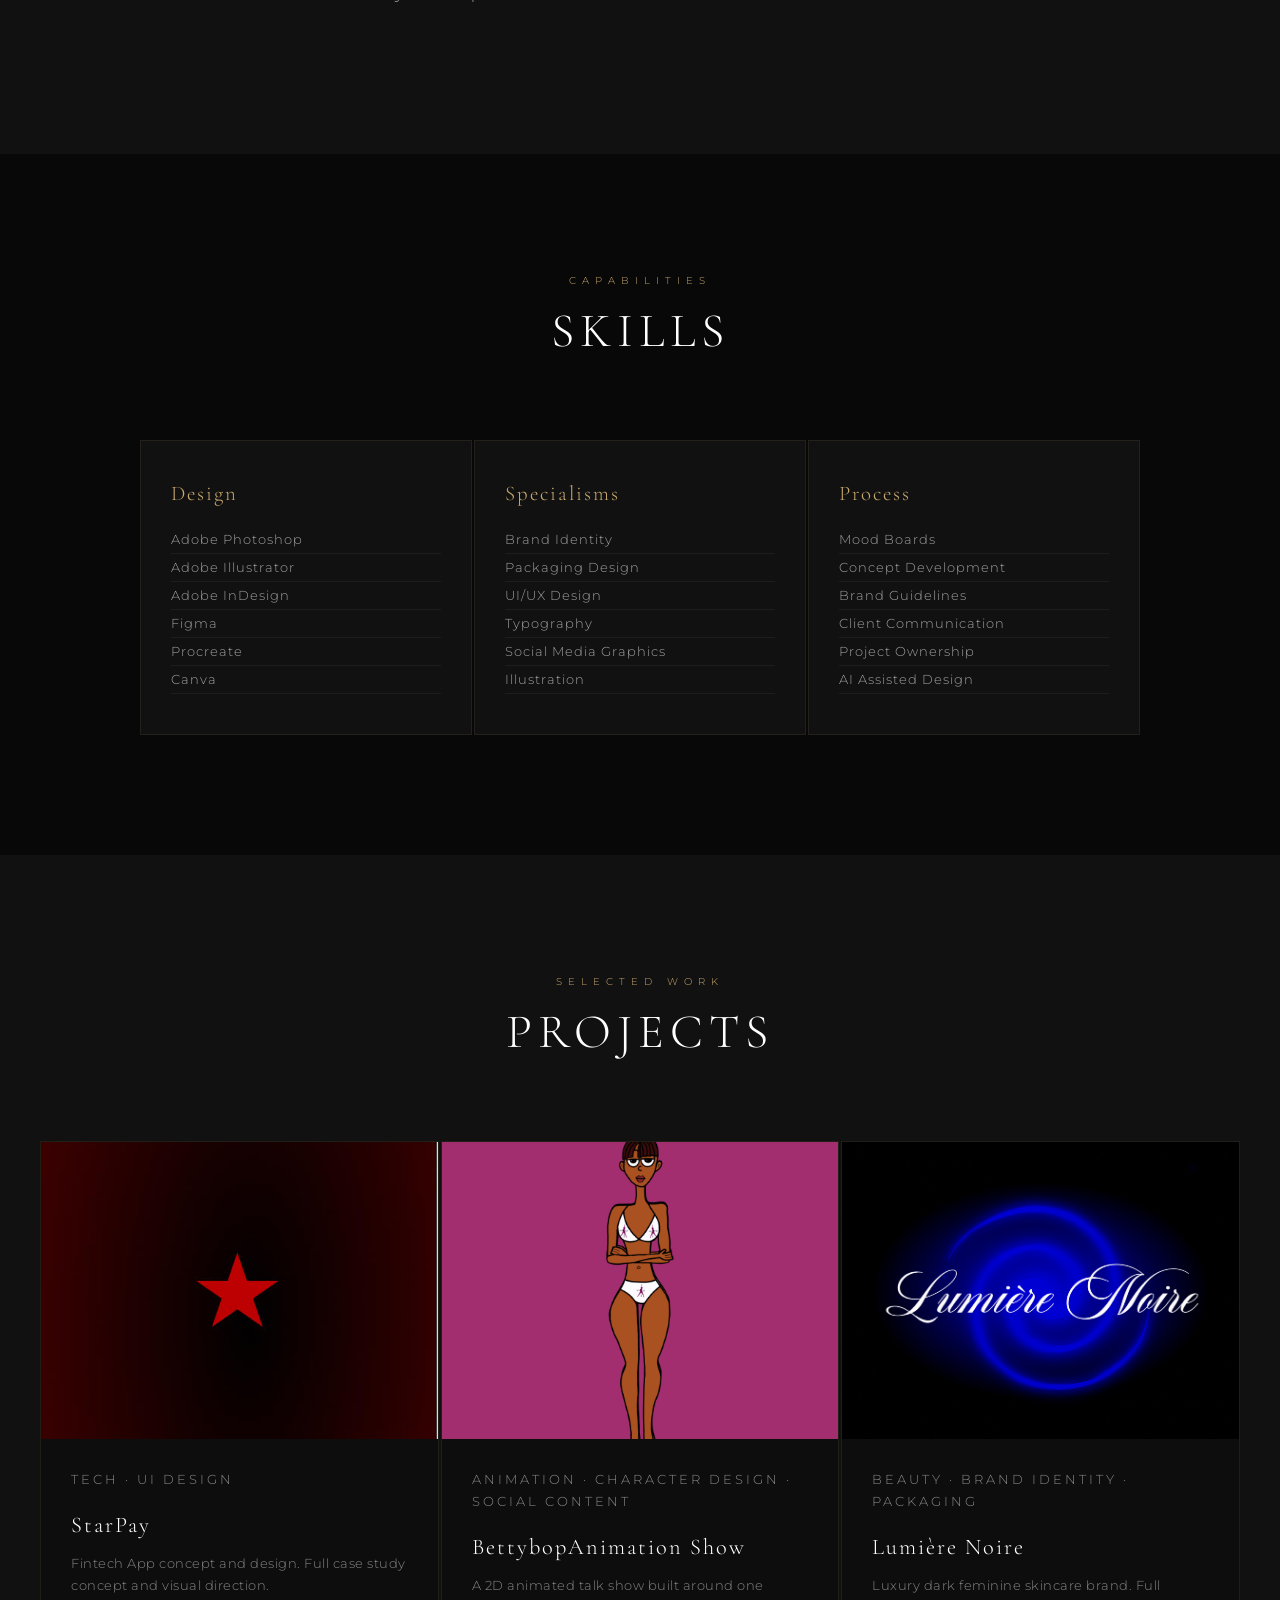
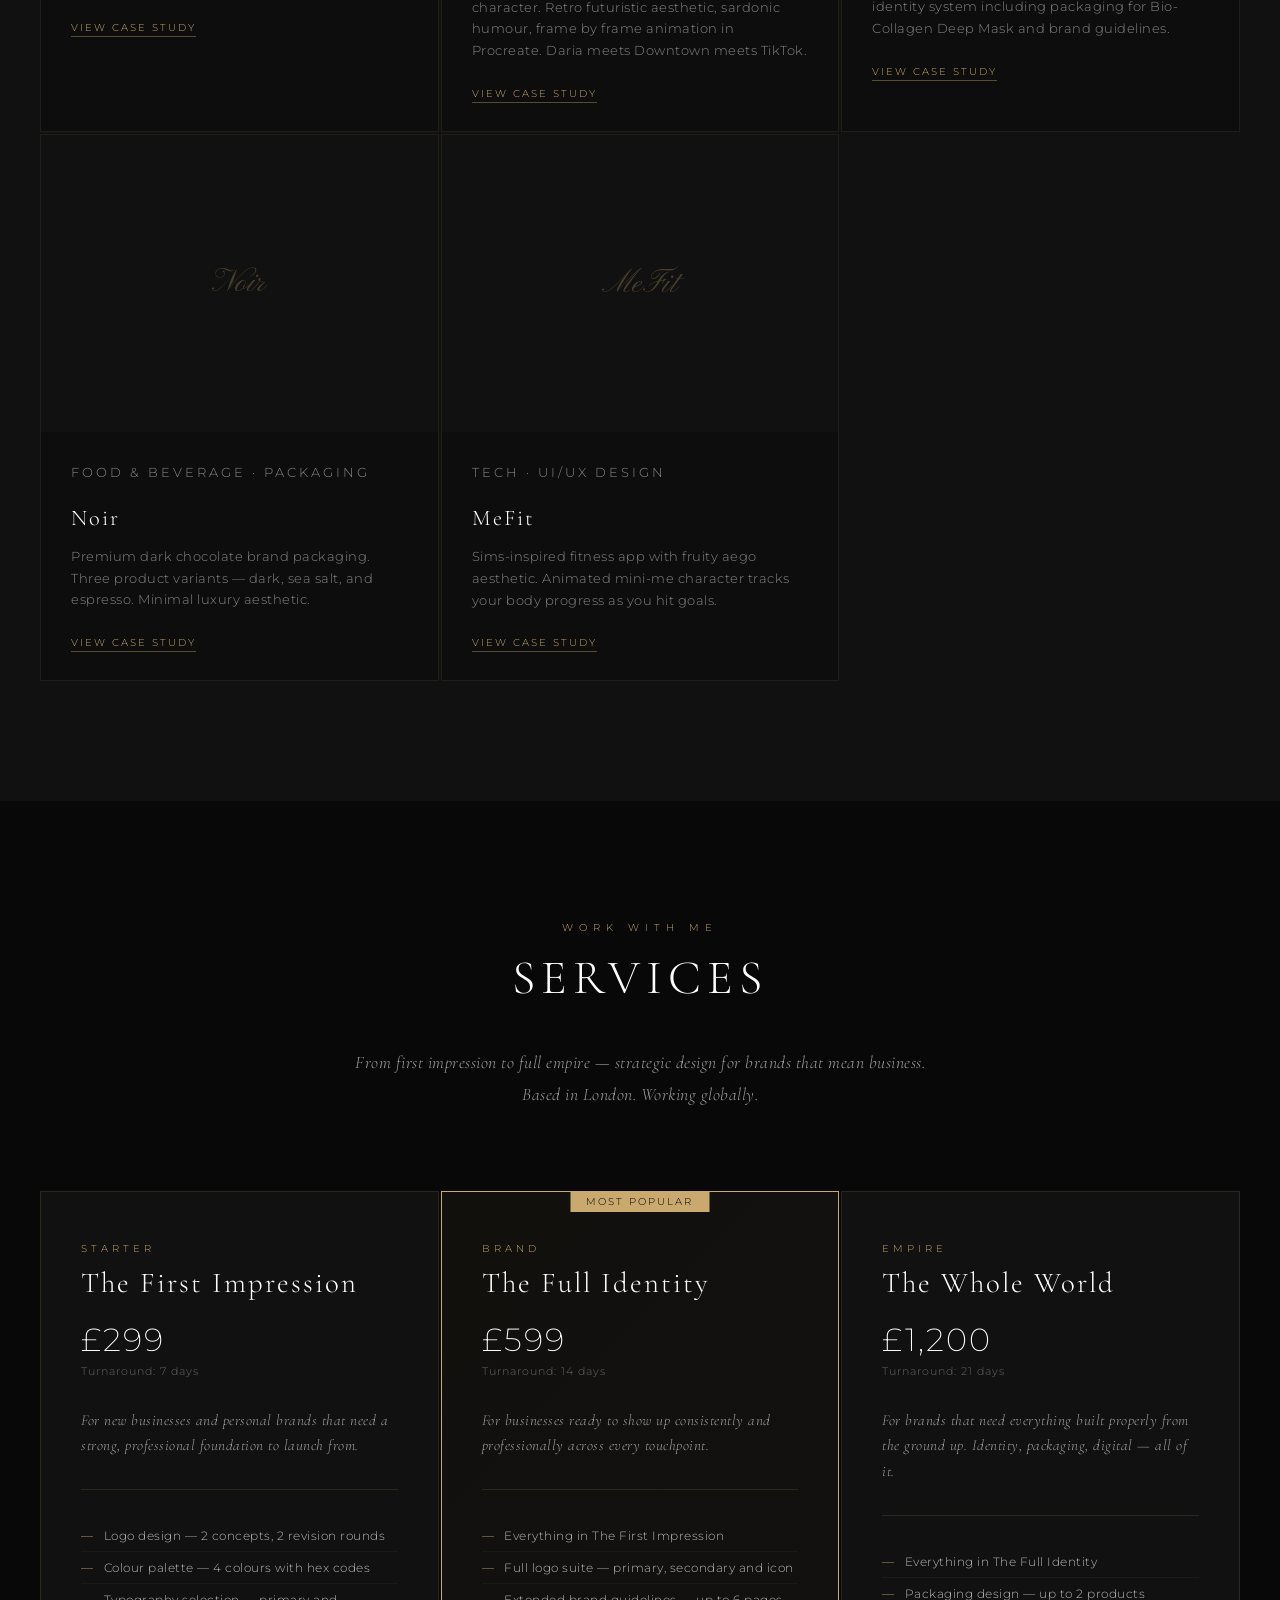
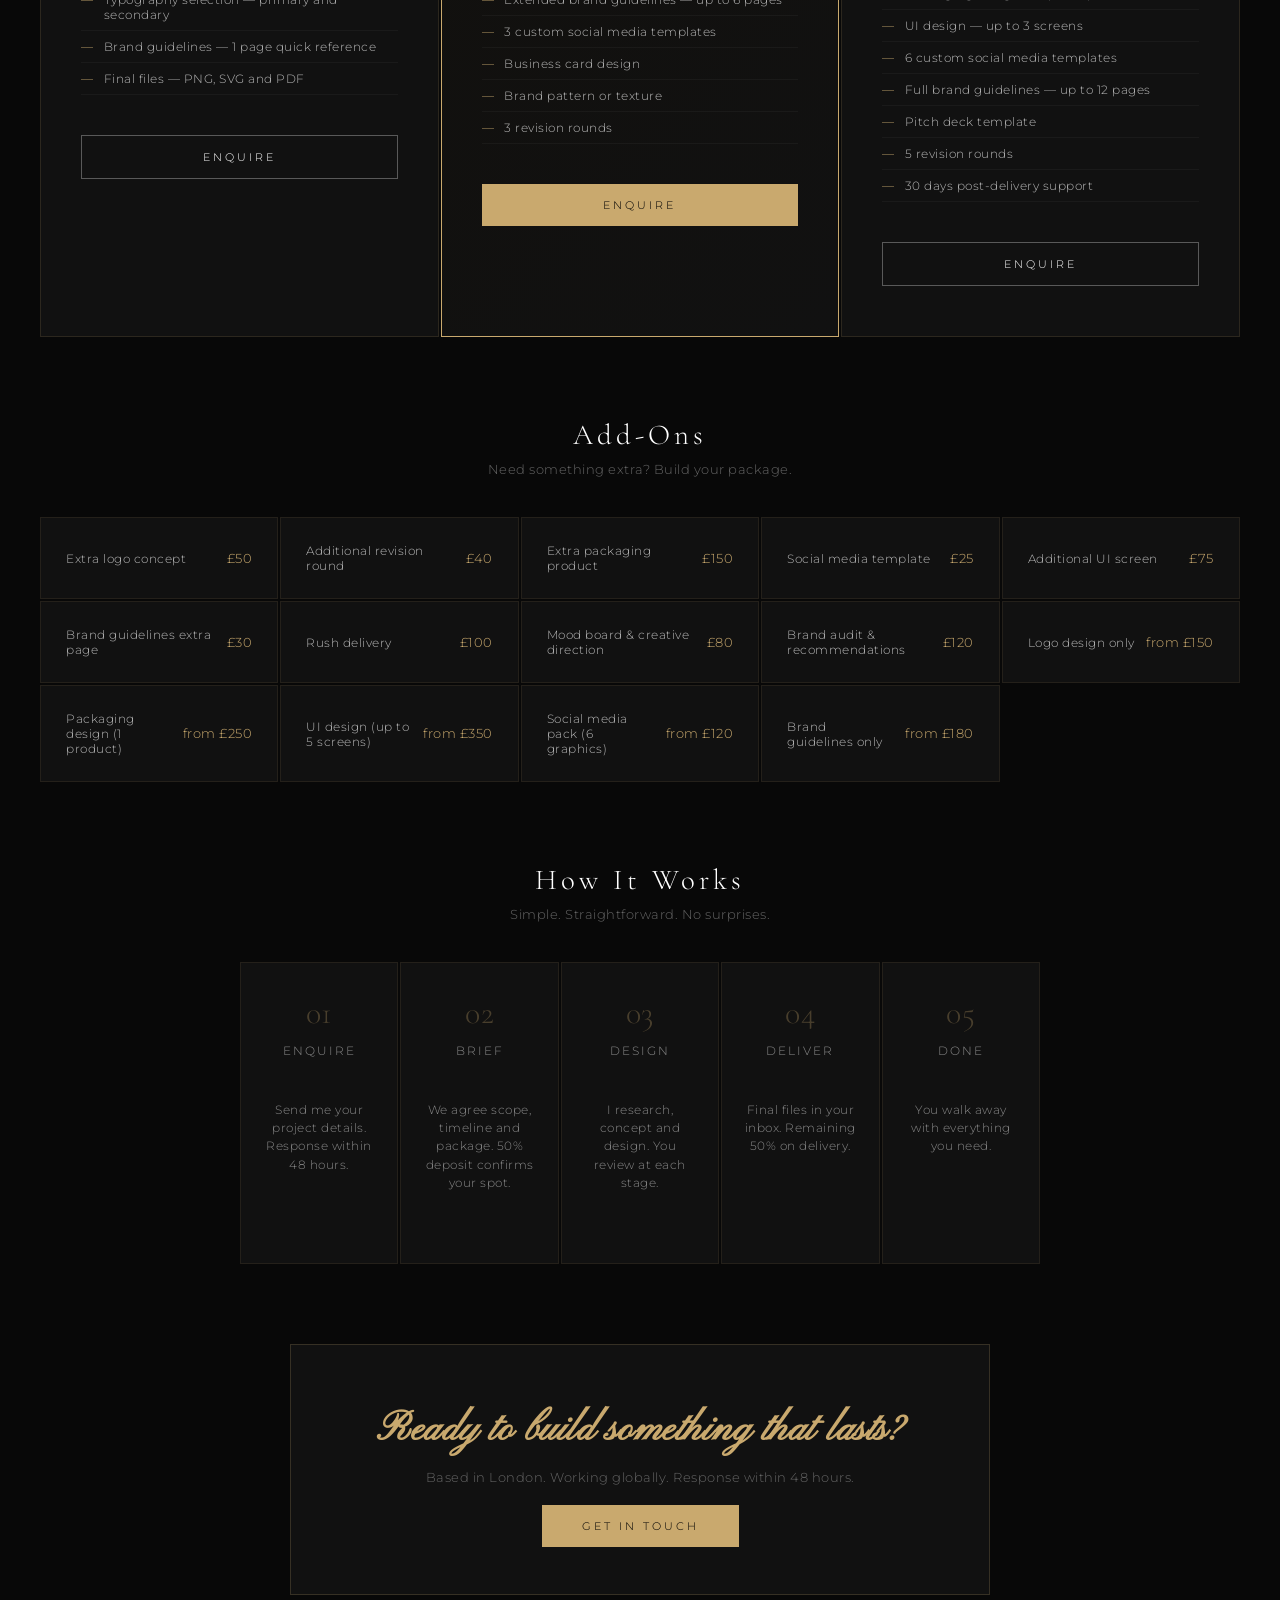
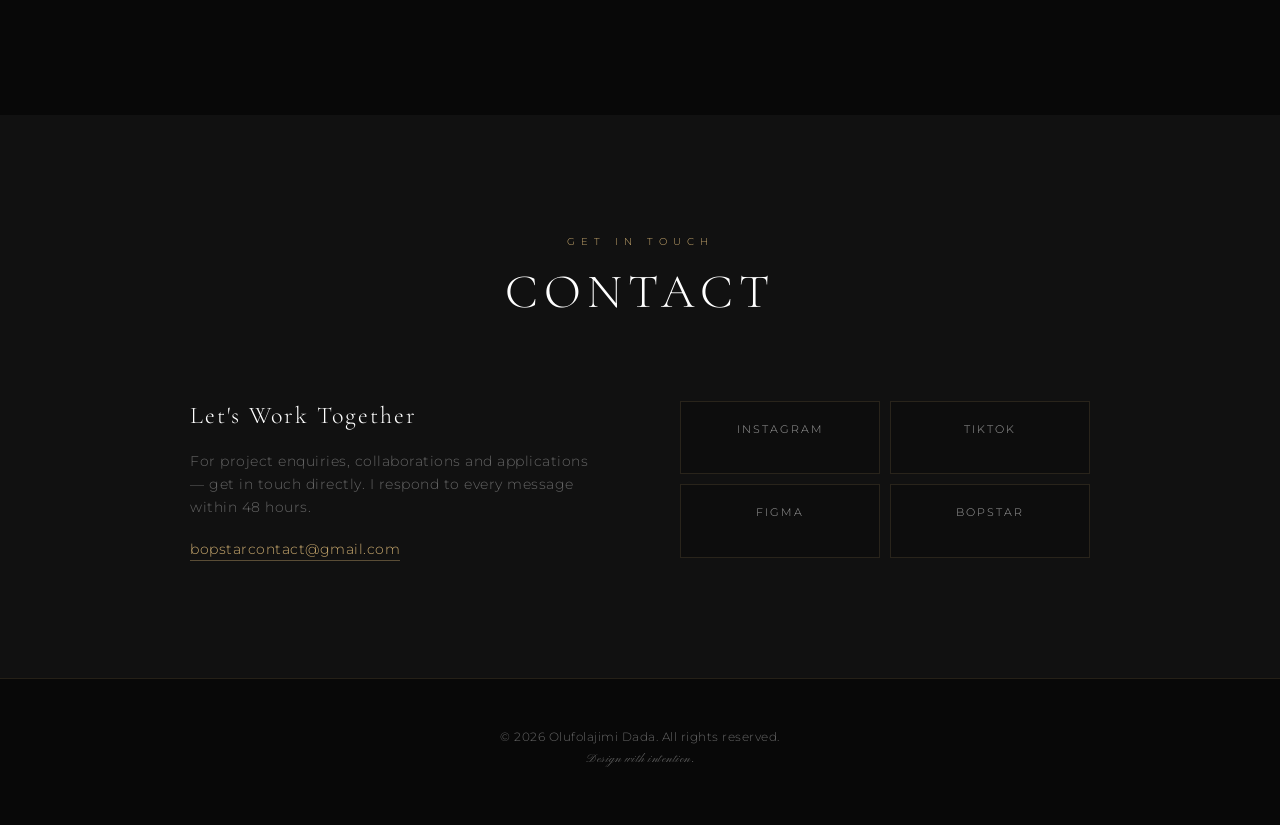
==== commit a164be5f: "change project format" ====
--- a/index.html
+++ b/index.html
@@ -735,6 +735,18 @@
 
                 <div class="project-card">
                     <div class="project-img">
+                        <img src="images/starpay.jpg" alt="StarPay">
+                    </div>
+                    <div class="project-info">
+                        <p class="project-tag">Tech · UI Design</p>
+                        <h3>StarPay</h3>
+                        <p>Fintech App concept and design. Full case study concept and visual direction.</p>
+                        <a href="starpay.html" class="project-link">View Case Study</a>
+                    </div>
+                </div>
+
+                <div class="project-card">
+                    <div class="project-img">
                         <img src="images/project1.png" alt="BettyAnimation Show">
                     </div>
                     <div class="project-info">
@@ -782,17 +794,7 @@
                 </div>
 
 
-                <div class="project-card">
-                    <div class="project-img">
-                        <img src="images/starpay.jpg" alt="StarPay">
-                    </div>
-                    <div class="project-info">
-                        <p class="project-tag">Tech · UI Design</p>
-                        <h3>StarPay</h3>
-                        <p>Fintech App concept and design. Full case study concept and visual direction.</p>
-                        <a href="starpay.html" class="project-link">View Case Study</a>
-                    </div>
-                </div>
+                
 
             </div>
         </div>
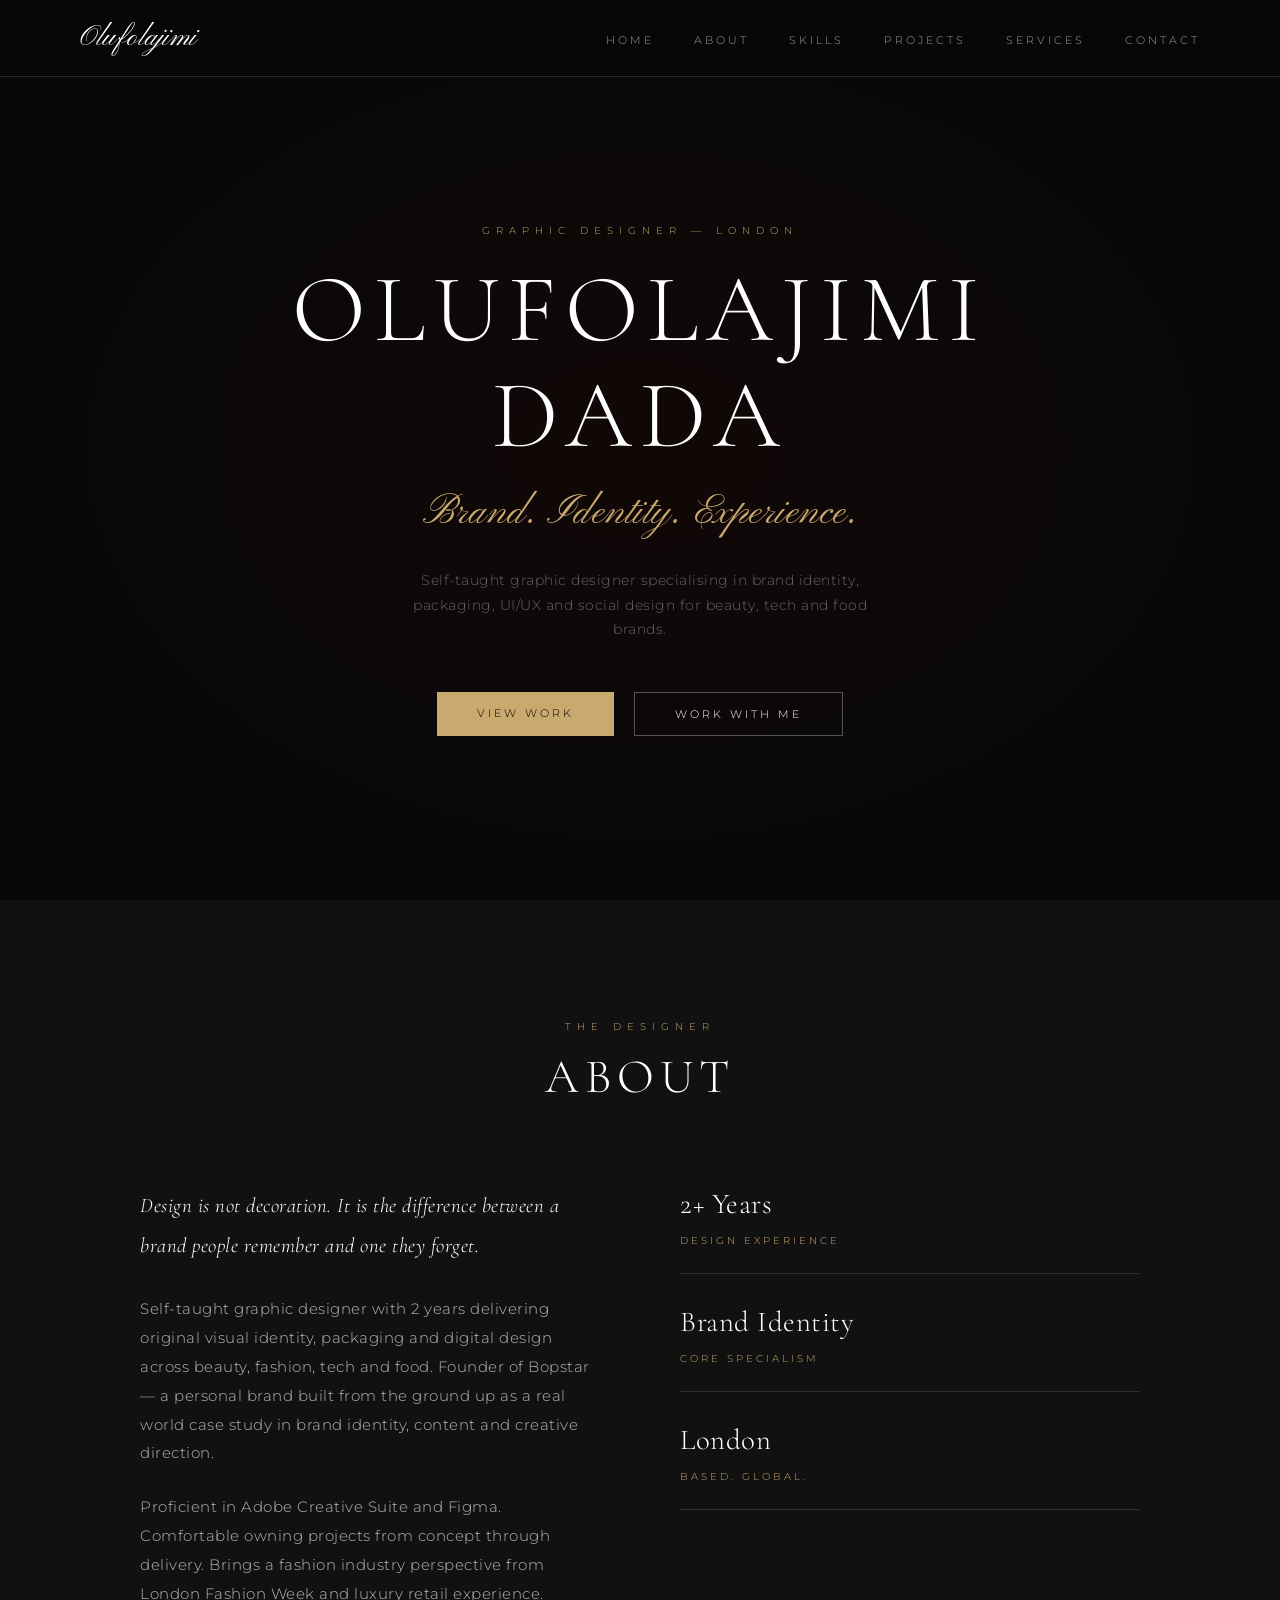
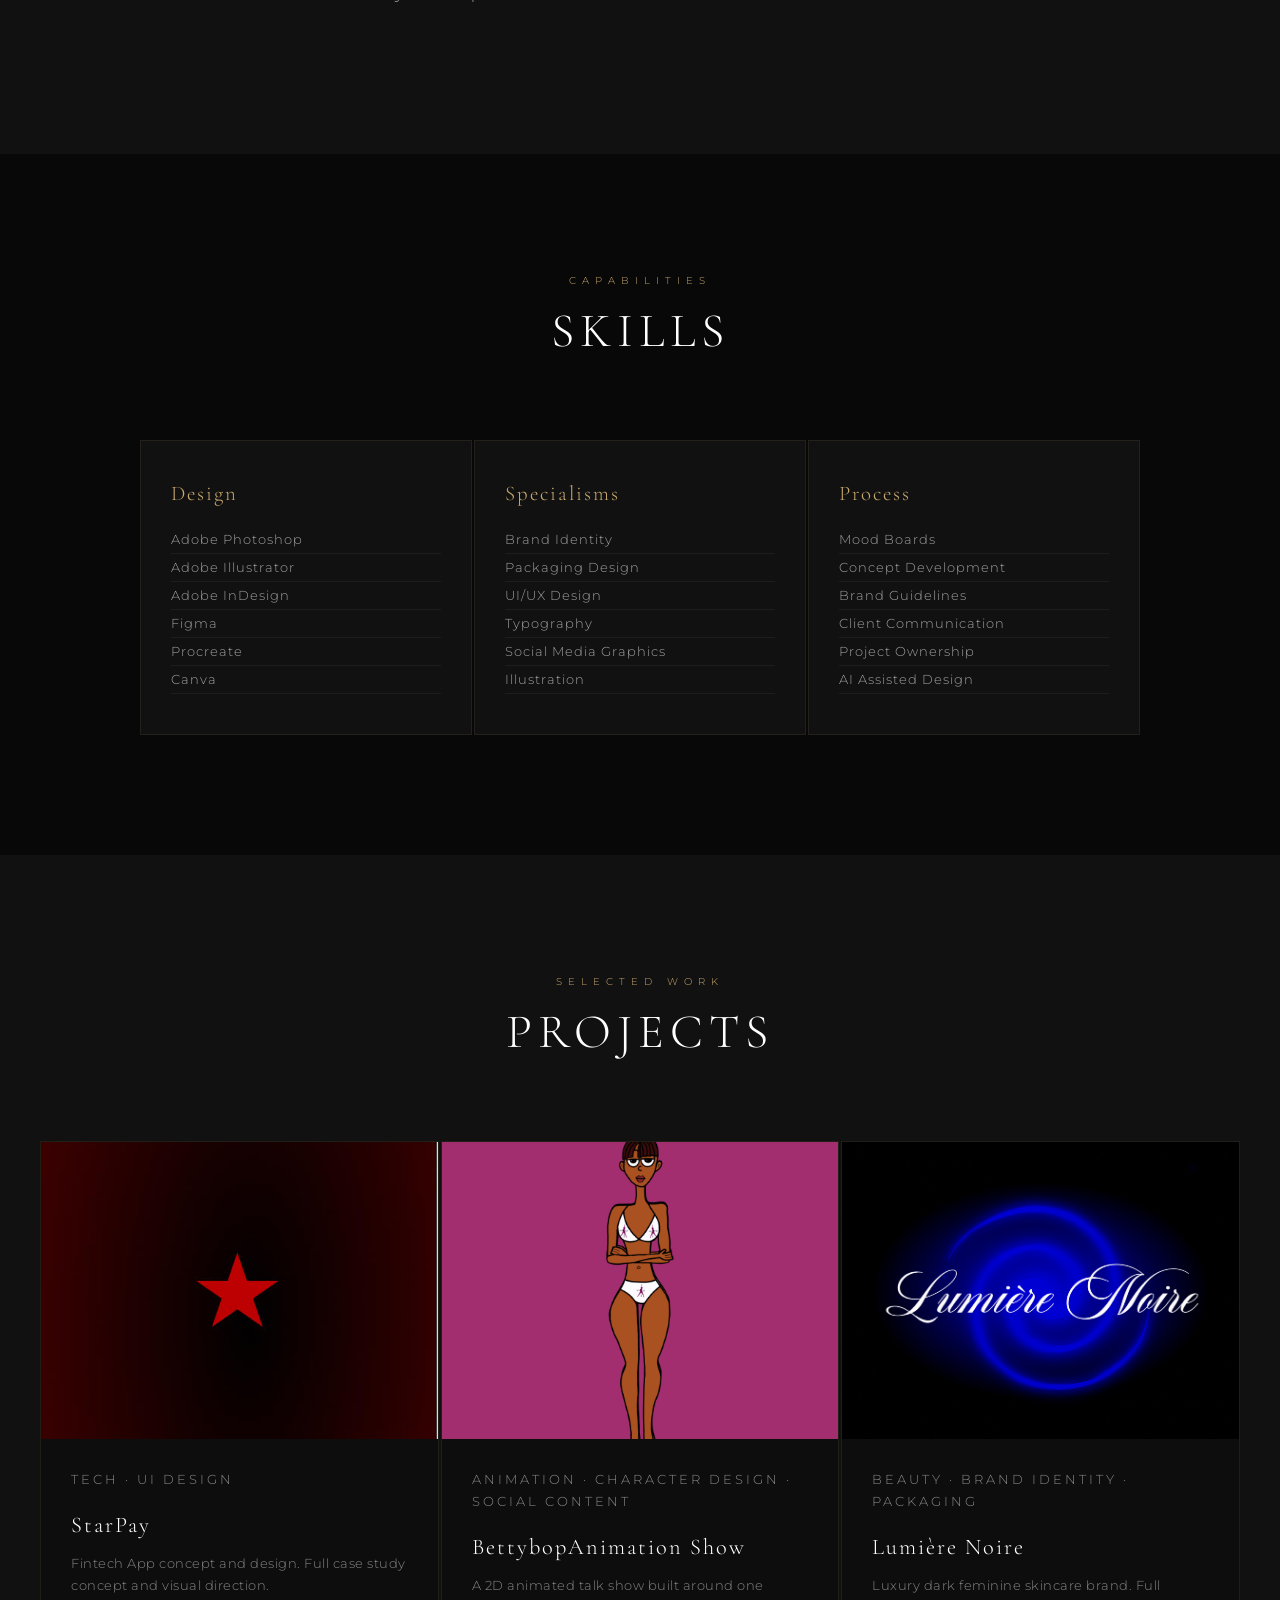
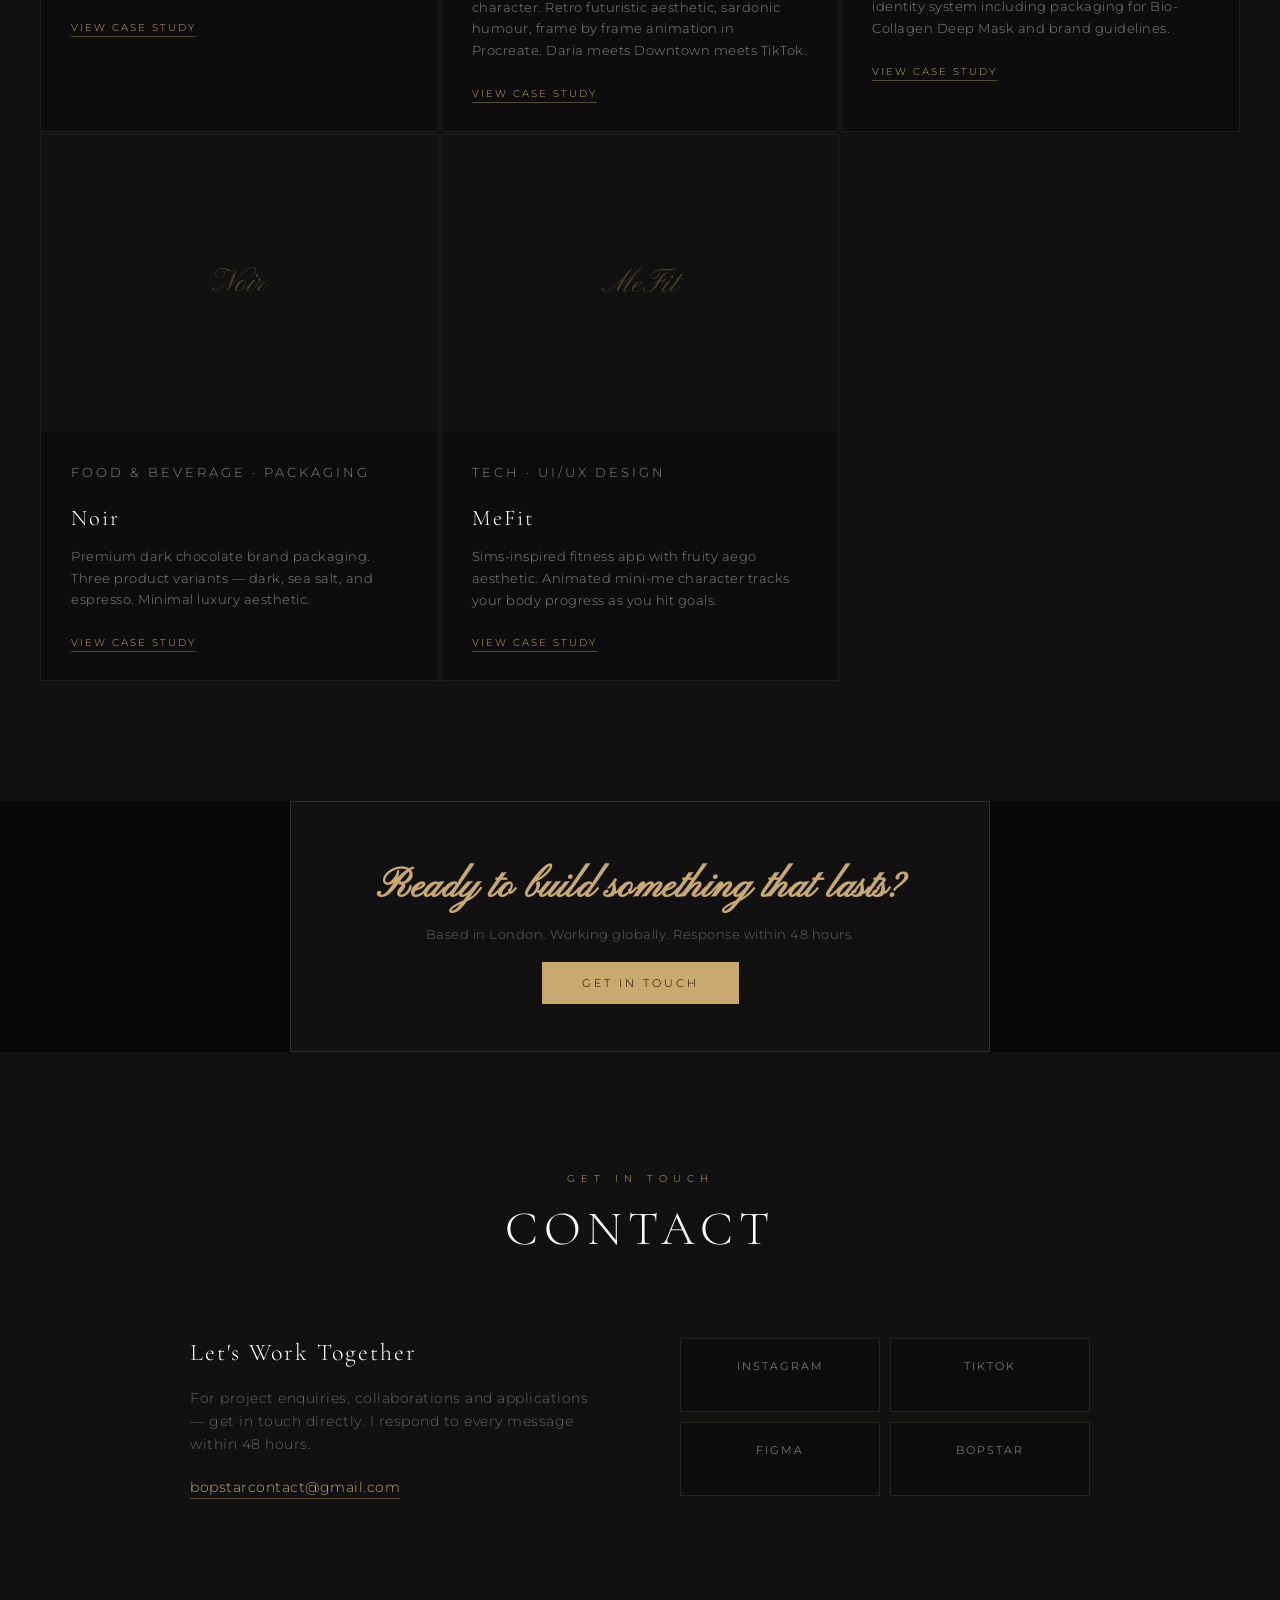
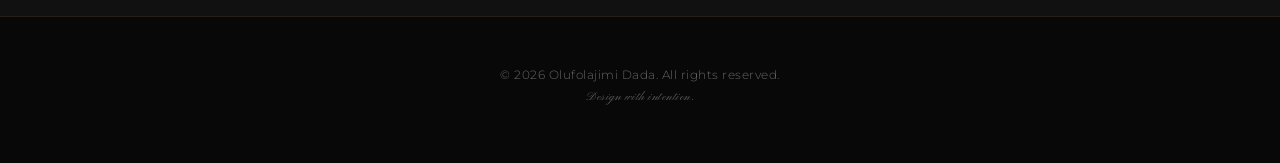
==== commit 55c0d23d: "remove services" ====
--- a/index.html
+++ b/index.html
@@ -800,130 +800,6 @@
         </div>
     </section>
 
-    <!-- SERVICES -->
-    <section id="services" class="services">
-        <div class="container">
-            <p class="section-pre">Work With Me</p>
-            <h2 class="section-title">Services</h2>
-
-            <p class="services-intro">From first impression to full empire — strategic design for brands that mean business. Based in London. Working globally.</p>
-
-            <!-- PACKAGES -->
-            <div class="packages-grid">
-
-                <div class="package-card">
-                    <p class="package-name">Starter</p>
-                    <h3 class="package-title">The First Impression</h3>
-                    <p class="package-price">£299</p>
-                    <p class="package-turnaround">Turnaround: 7 days</p>
-                    <p class="package-desc">For new businesses and personal brands that need a strong, professional foundation to launch from.</p>
-                    <ul class="package-features">
-                        <li>Logo design — 2 concepts, 2 revision rounds</li>
-                        <li>Colour palette — 4 colours with hex codes</li>
-                        <li>Typography selection — primary and secondary</li>
-                        <li>Brand guidelines — 1 page quick reference</li>
-                        <li>Final files — PNG, SVG and PDF</li>
-                    </ul>
-                    <a href="mailto:bopstarcontact@gmail.com" class="btn btn-secondary" style="display:block;text-align:center;">Enquire</a>
-                </div>
-
-                <div class="package-card featured">
-                    <div class="package-badge">Most Popular</div>
-                    <p class="package-name">Brand</p>
-                    <h3 class="package-title">The Full Identity</h3>
-                    <p class="package-price">£599</p>
-                    <p class="package-turnaround">Turnaround: 14 days</p>
-                    <p class="package-desc">For businesses ready to show up consistently and professionally across every touchpoint.</p>
-                    <ul class="package-features">
-                        <li>Everything in The First Impression</li>
-                        <li>Full logo suite — primary, secondary and icon</li>
-                        <li>Extended brand guidelines — up to 6 pages</li>
-                        <li>3 custom social media templates</li>
-                        <li>Business card design</li>
-                        <li>Brand pattern or texture</li>
-                        <li>3 revision rounds</li>
-                    </ul>
-                    <a href="mailto:bopstarcontact@gmail.com" class="btn btn-primary" style="display:block;text-align:center;">Enquire</a>
-                </div>
-
-                <div class="package-card">
-                    <p class="package-name">Empire</p>
-                    <h3 class="package-title">The Whole World</h3>
-                    <p class="package-price">£1,200</p>
-                    <p class="package-turnaround">Turnaround: 21 days</p>
-                    <p class="package-desc">For brands that need everything built properly from the ground up. Identity, packaging, digital — all of it.</p>
-                    <ul class="package-features">
-                        <li>Everything in The Full Identity</li>
-                        <li>Packaging design — up to 2 products</li>
-                        <li>UI design — up to 3 screens</li>
-                        <li>6 custom social media templates</li>
-                        <li>Full brand guidelines — up to 12 pages</li>
-                        <li>Pitch deck template</li>
-                        <li>5 revision rounds</li>
-                        <li>30 days post-delivery support</li>
-                    </ul>
-                    <a href="mailto:bopstarcontact@gmail.com" class="btn btn-secondary" style="display:block;text-align:center;">Enquire</a>
-                </div>
-
-            </div>
-
-            <!-- ADD-ONS -->
-            <div class="addons-section">
-                <div class="addons-header">
-                    <h3>Add-Ons</h3>
-                    <p>Need something extra? Build your package.</p>
-                </div>
-                <div class="addons-grid">
-                    <div class="addon-item"><span class="addon-name">Extra logo concept</span><span class="addon-price">£50</span></div>
-                    <div class="addon-item"><span class="addon-name">Additional revision round</span><span class="addon-price">£40</span></div>
-                    <div class="addon-item"><span class="addon-name">Extra packaging product</span><span class="addon-price">£150</span></div>
-                    <div class="addon-item"><span class="addon-name">Social media template</span><span class="addon-price">£25</span></div>
-                    <div class="addon-item"><span class="addon-name">Additional UI screen</span><span class="addon-price">£75</span></div>
-                    <div class="addon-item"><span class="addon-name">Brand guidelines extra page</span><span class="addon-price">£30</span></div>
-                    <div class="addon-item"><span class="addon-name">Rush delivery</span><span class="addon-price">£100</span></div>
-                    <div class="addon-item"><span class="addon-name">Mood board & creative direction</span><span class="addon-price">£80</span></div>
-                    <div class="addon-item"><span class="addon-name">Brand audit & recommendations</span><span class="addon-price">£120</span></div>
-                    <div class="addon-item"><span class="addon-name">Logo design only</span><span class="addon-price">from £150</span></div>
-                    <div class="addon-item"><span class="addon-name">Packaging design (1 product)</span><span class="addon-price">from £250</span></div>
-                    <div class="addon-item"><span class="addon-name">UI design (up to 5 screens)</span><span class="addon-price">from £350</span></div>
-                    <div class="addon-item"><span class="addon-name">Social media pack (6 graphics)</span><span class="addon-price">from £120</span></div>
-                    <div class="addon-item"><span class="addon-name">Brand guidelines only</span><span class="addon-price">from £180</span></div>
-                </div>
-            </div>
-
-            <!-- HOW IT WORKS -->
-            <div class="how-it-works">
-                <h3>How It Works</h3>
-                <p>Simple. Straightforward. No surprises.</p>
-                <div class="steps-grid">
-                    <div class="step">
-                        <span class="step-num">01</span>
-                        <p class="step-title">Enquire</p>
-                        <p>Send me your project details. Response within 48 hours.</p>
-                    </div>
-                    <div class="step">
-                        <span class="step-num">02</span>
-                        <p class="step-title">Brief</p>
-                        <p>We agree scope, timeline and package. 50% deposit confirms your spot.</p>
-                    </div>
-                    <div class="step">
-                        <span class="step-num">03</span>
-                        <p class="step-title">Design</p>
-                        <p>I research, concept and design. You review at each stage.</p>
-                    </div>
-                    <div class="step">
-                        <span class="step-num">04</span>
-                        <p class="step-title">Deliver</p>
-                        <p>Final files in your inbox. Remaining 50% on delivery.</p>
-                    </div>
-                    <div class="step">
-                        <span class="step-num">05</span>
-                        <p class="step-title">Done</p>
-                        <p>You walk away with everything you need.</p>
-                    </div>
-                </div>
-            </div>
-
             <!-- CTA -->
             <div class="services-cta">
                 <h3>Ready to build something that lasts?</h3>
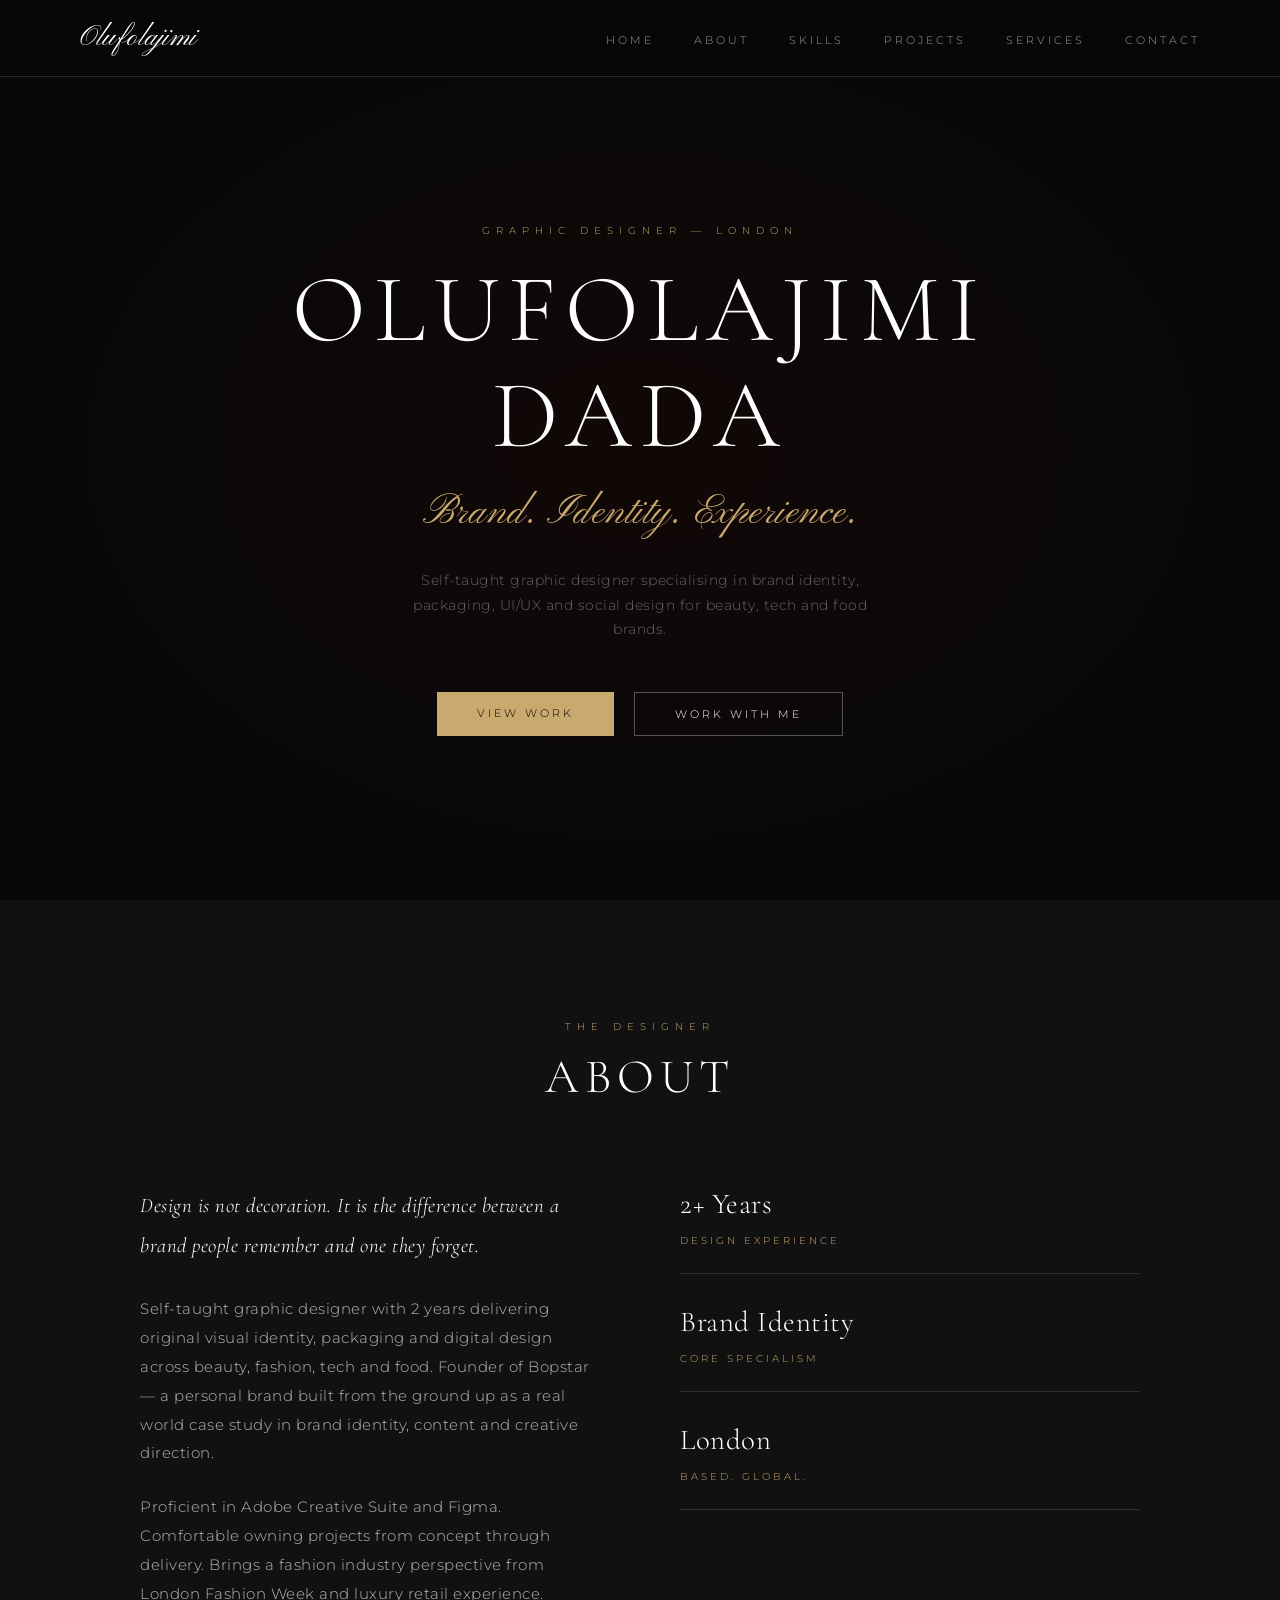
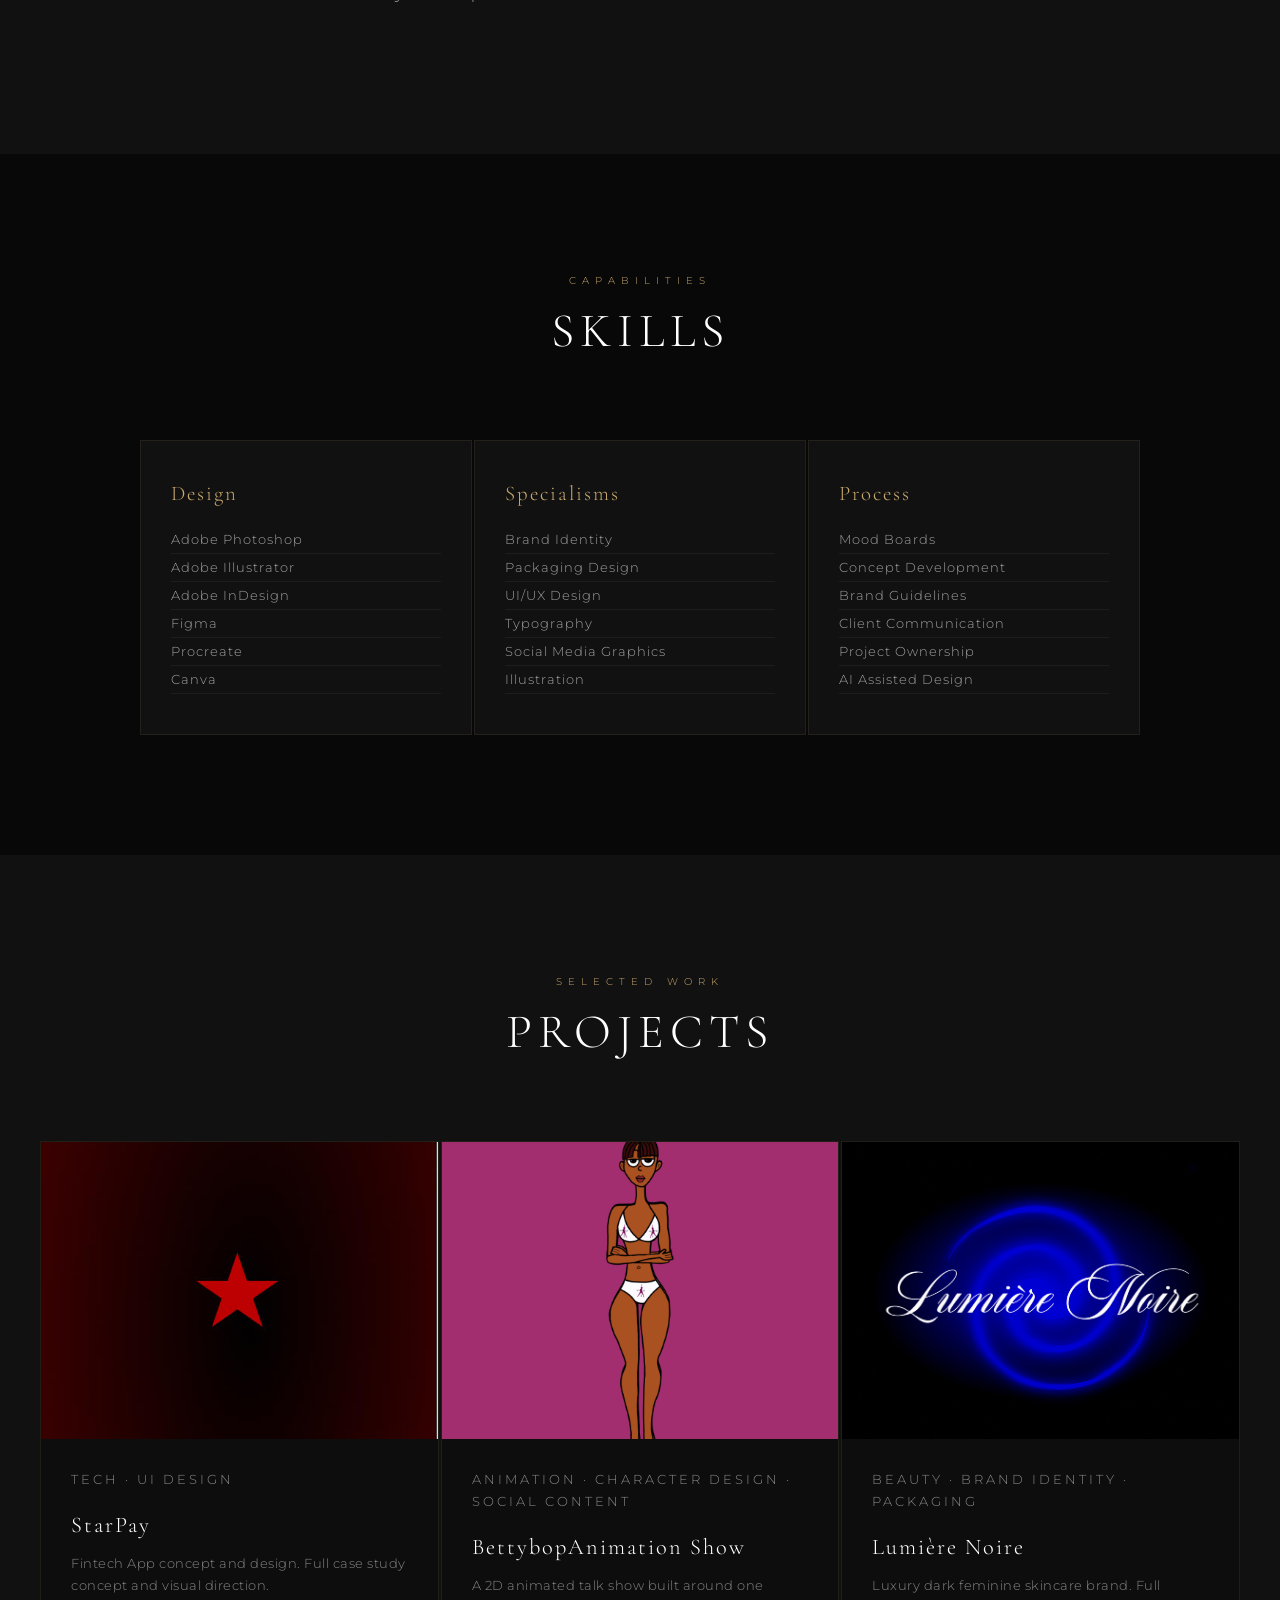
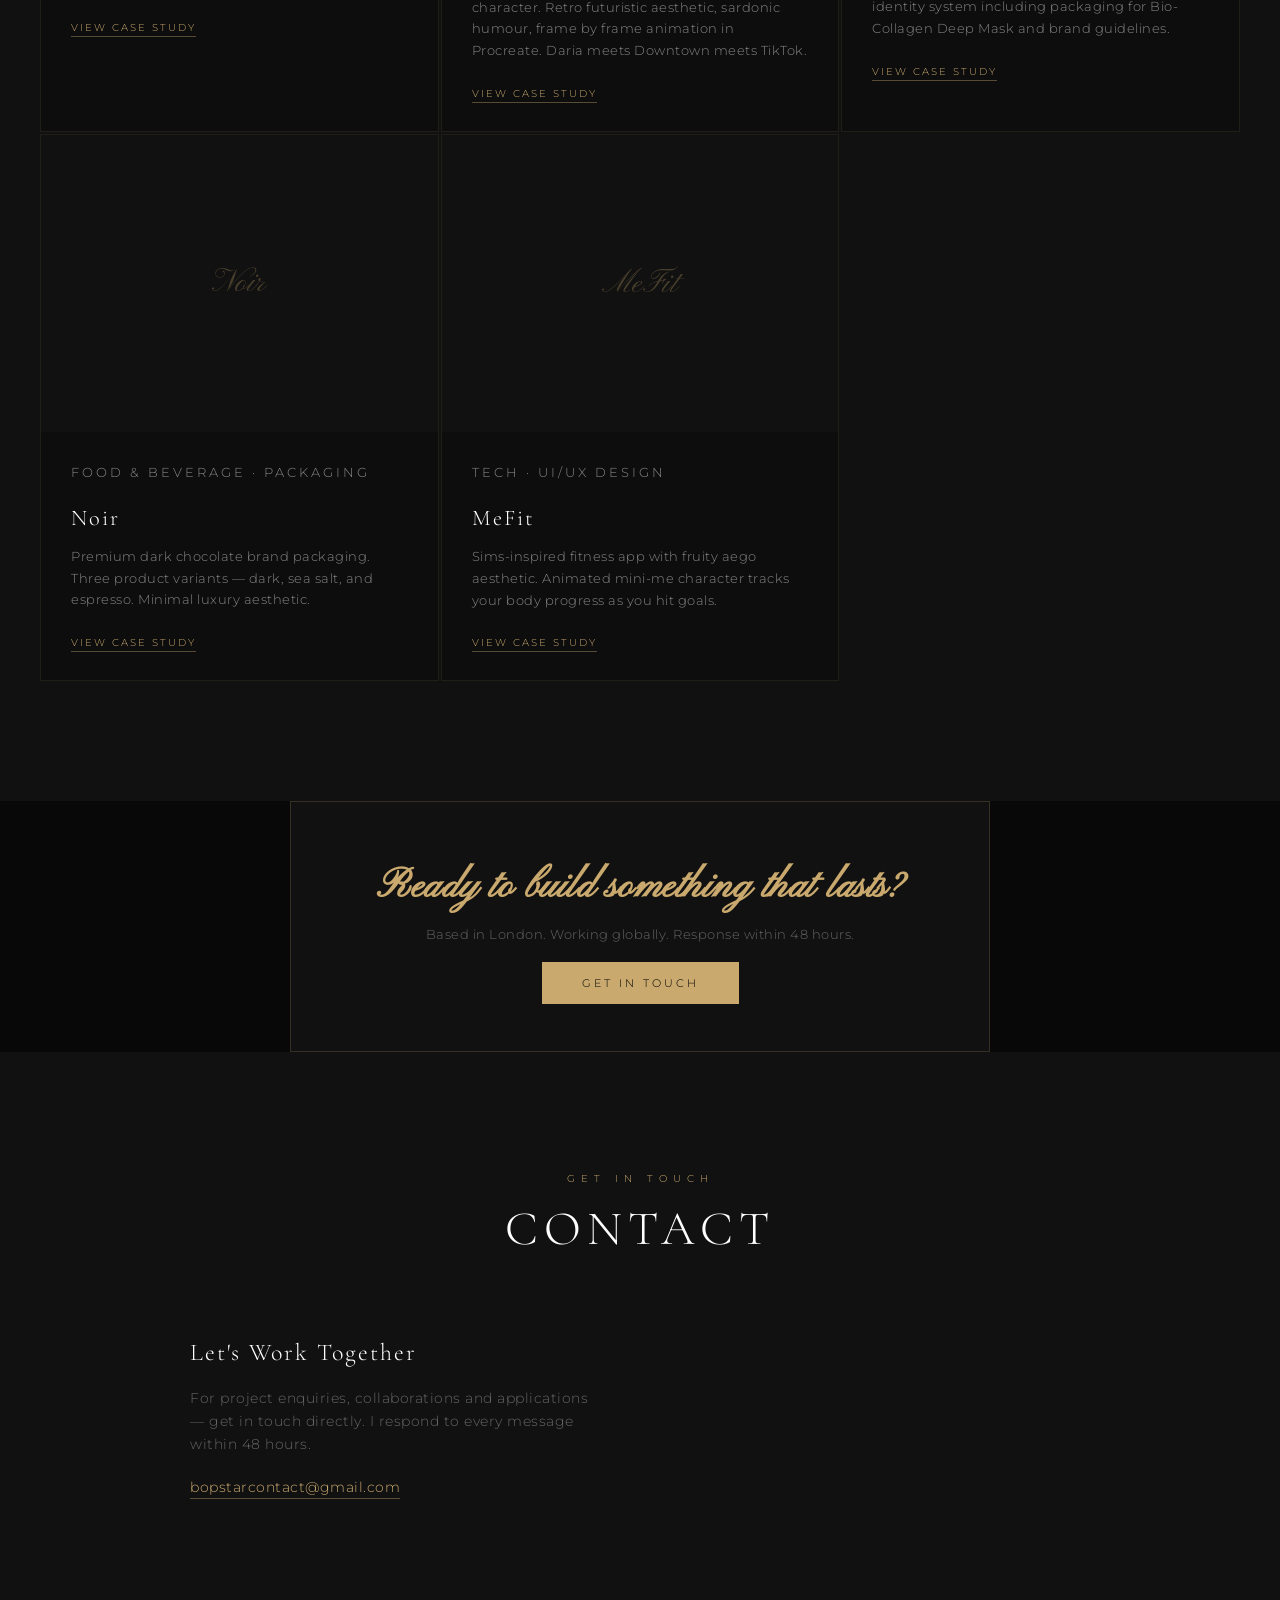
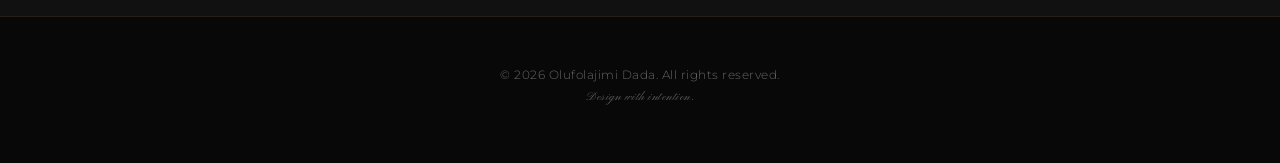
==== commit 92aba6ac: "reomev social media links" ====
--- a/index.html
+++ b/index.html
@@ -821,12 +821,6 @@
                     <p>For project enquiries, collaborations and applications — get in touch directly. I respond to every message within 48 hours.</p>
                     <a href="mailto:bopstarcontact@gmail.com" class="contact-email">bopstarcontact@gmail.com</a>
                 </div>
-                <div class="social-links">
-                    <a href="https://www.instagram.com/bettybop2000" class="social-link" target="_blank">Instagram</a>
-                    <a href="https://www.tiktok.com/@bettybop2000" class="social-link" target="_blank">TikTok</a>
-                    <a href="https://figma.com/file/St8fz3Ck5yWm7QQcPa10Si" class="social-link" target="_blank">Figma</a>
-                    <a href="https://bettybop2000.live" class="social-link" target="_blank">Bopstar</a>
-                </div>
             </div>
         </div>
     </section>
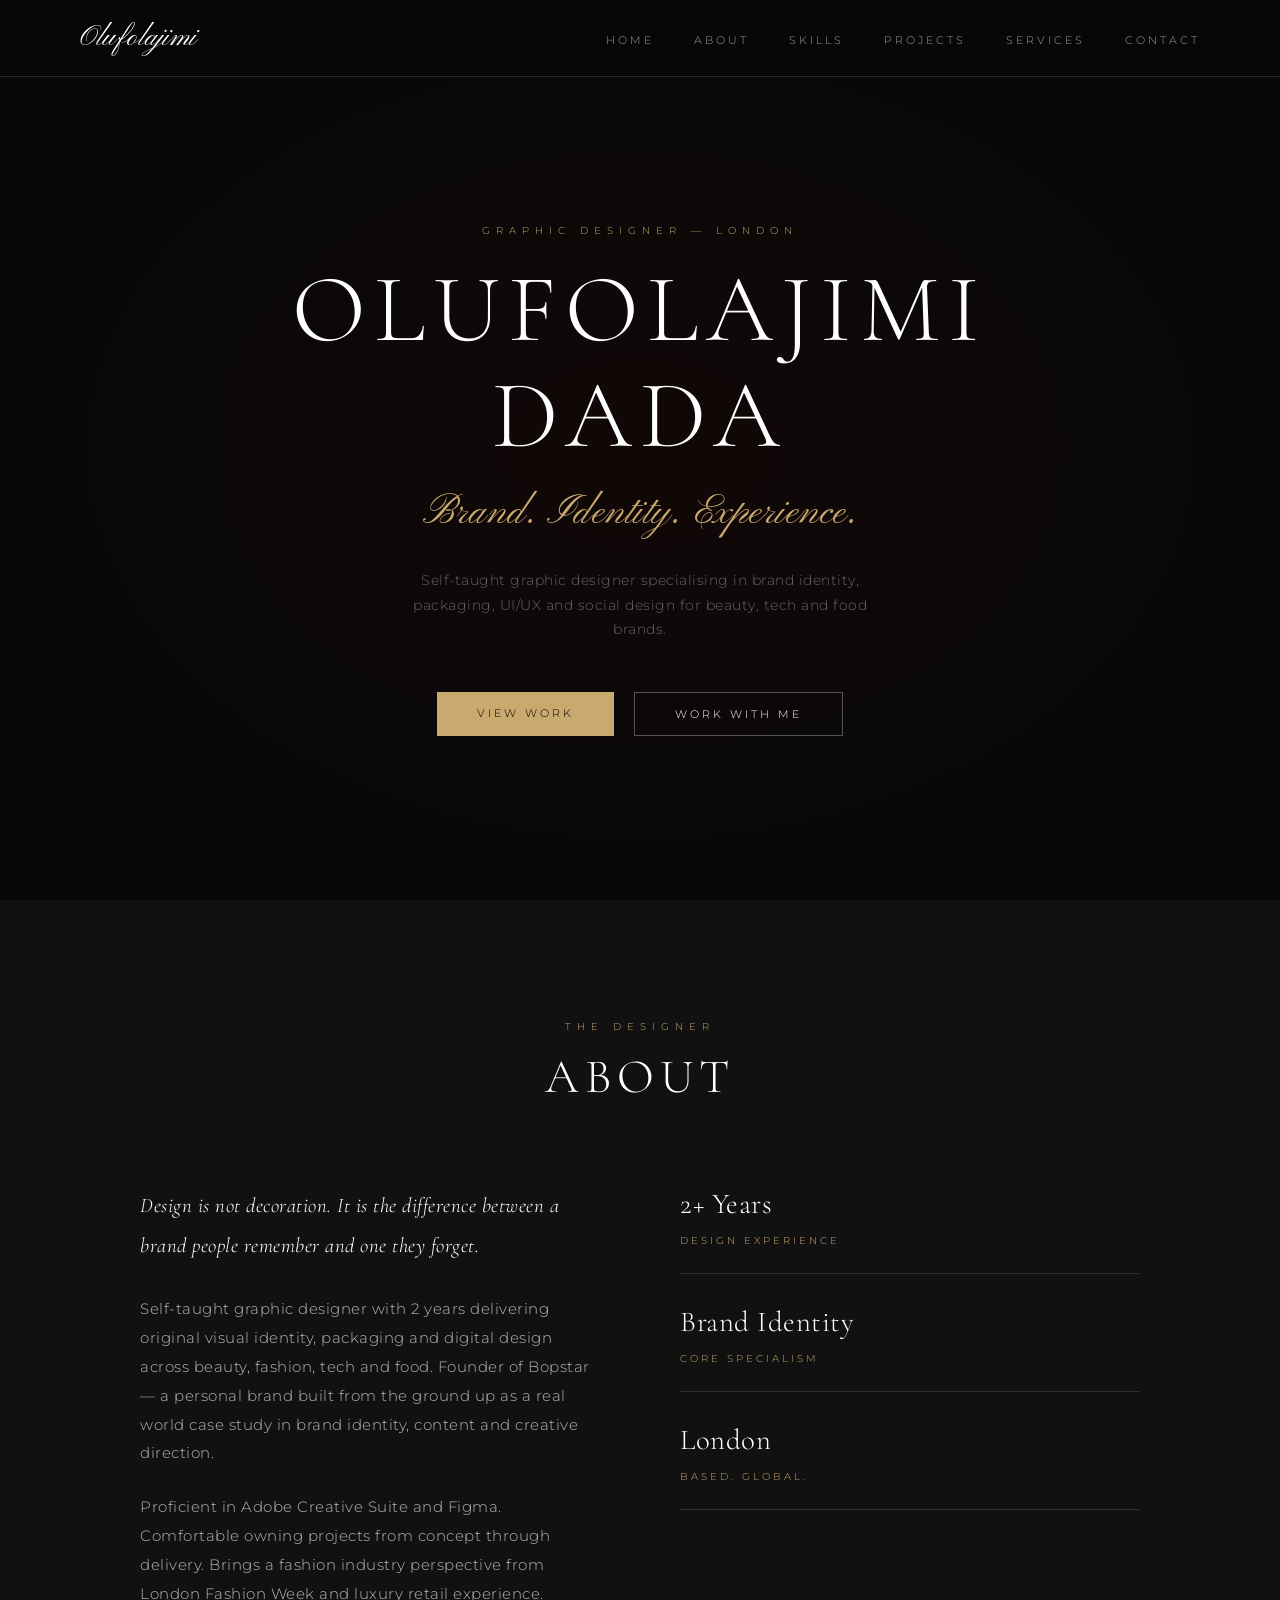
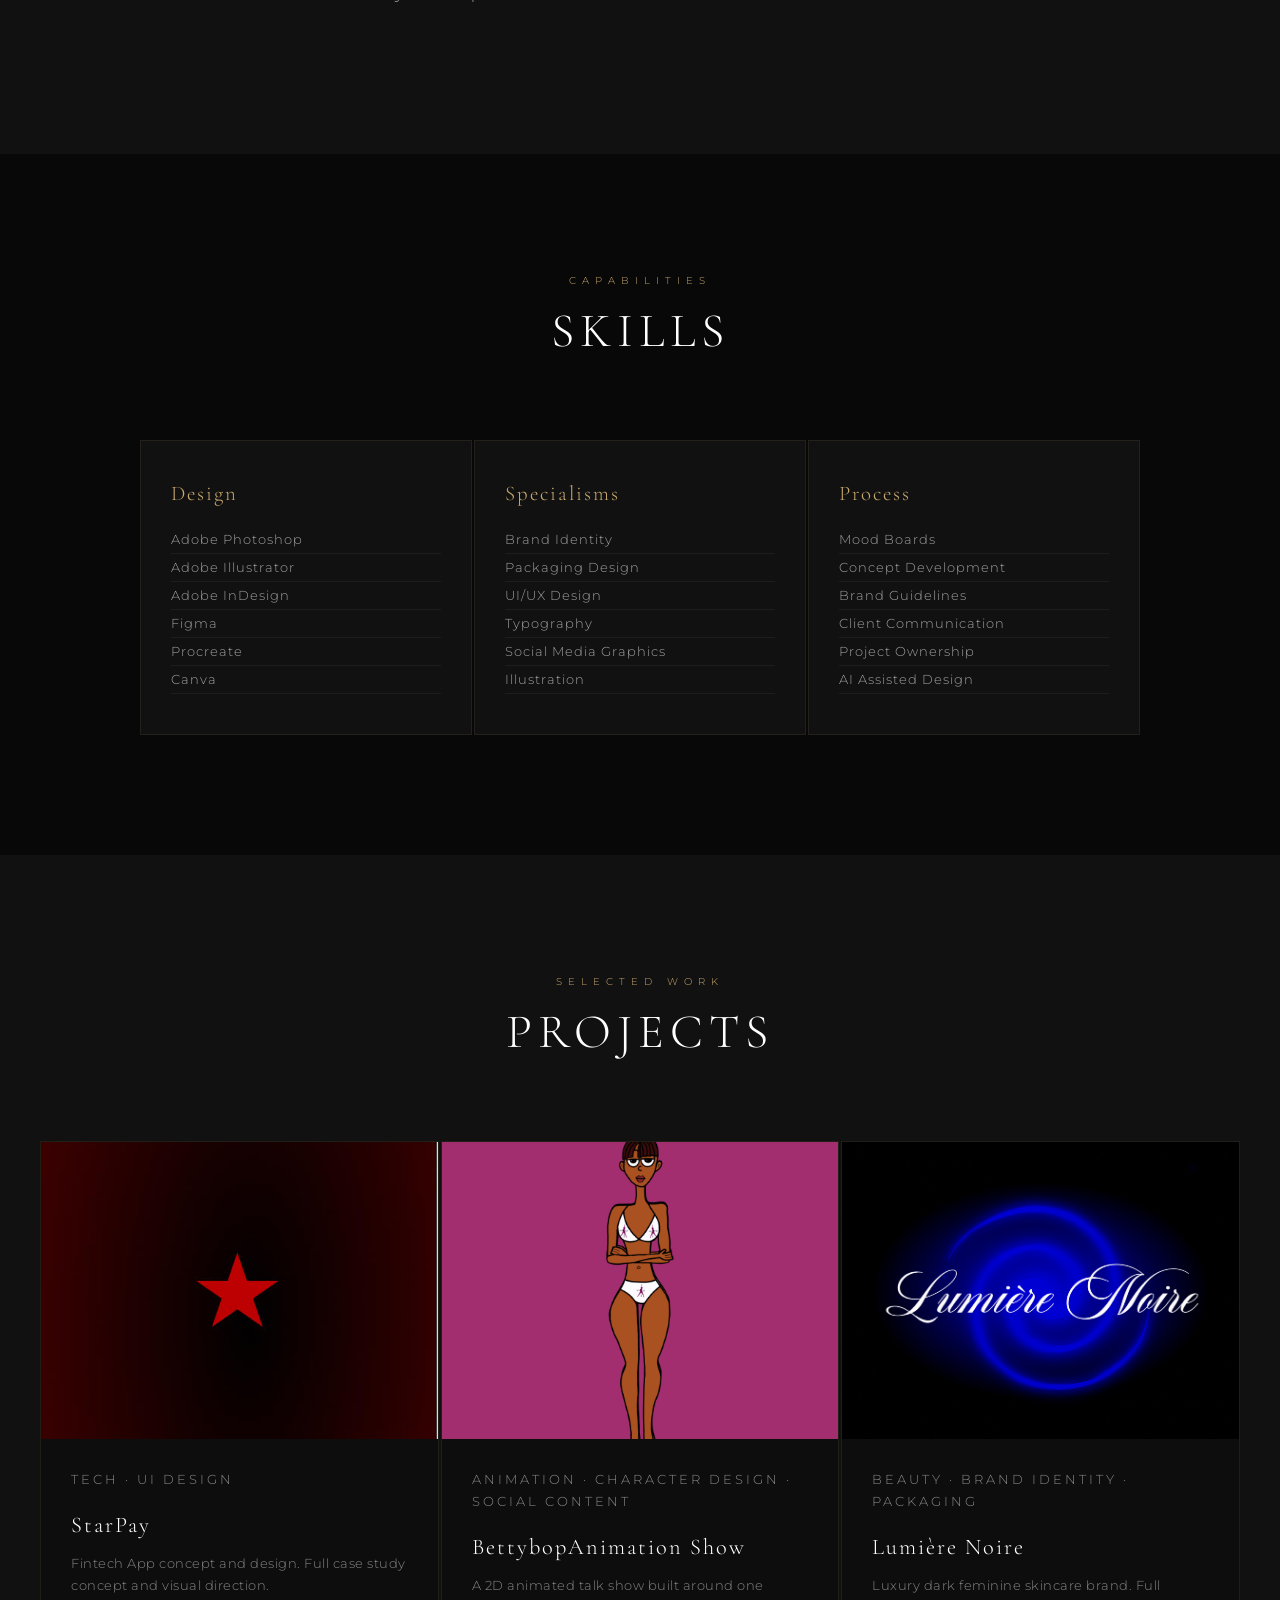
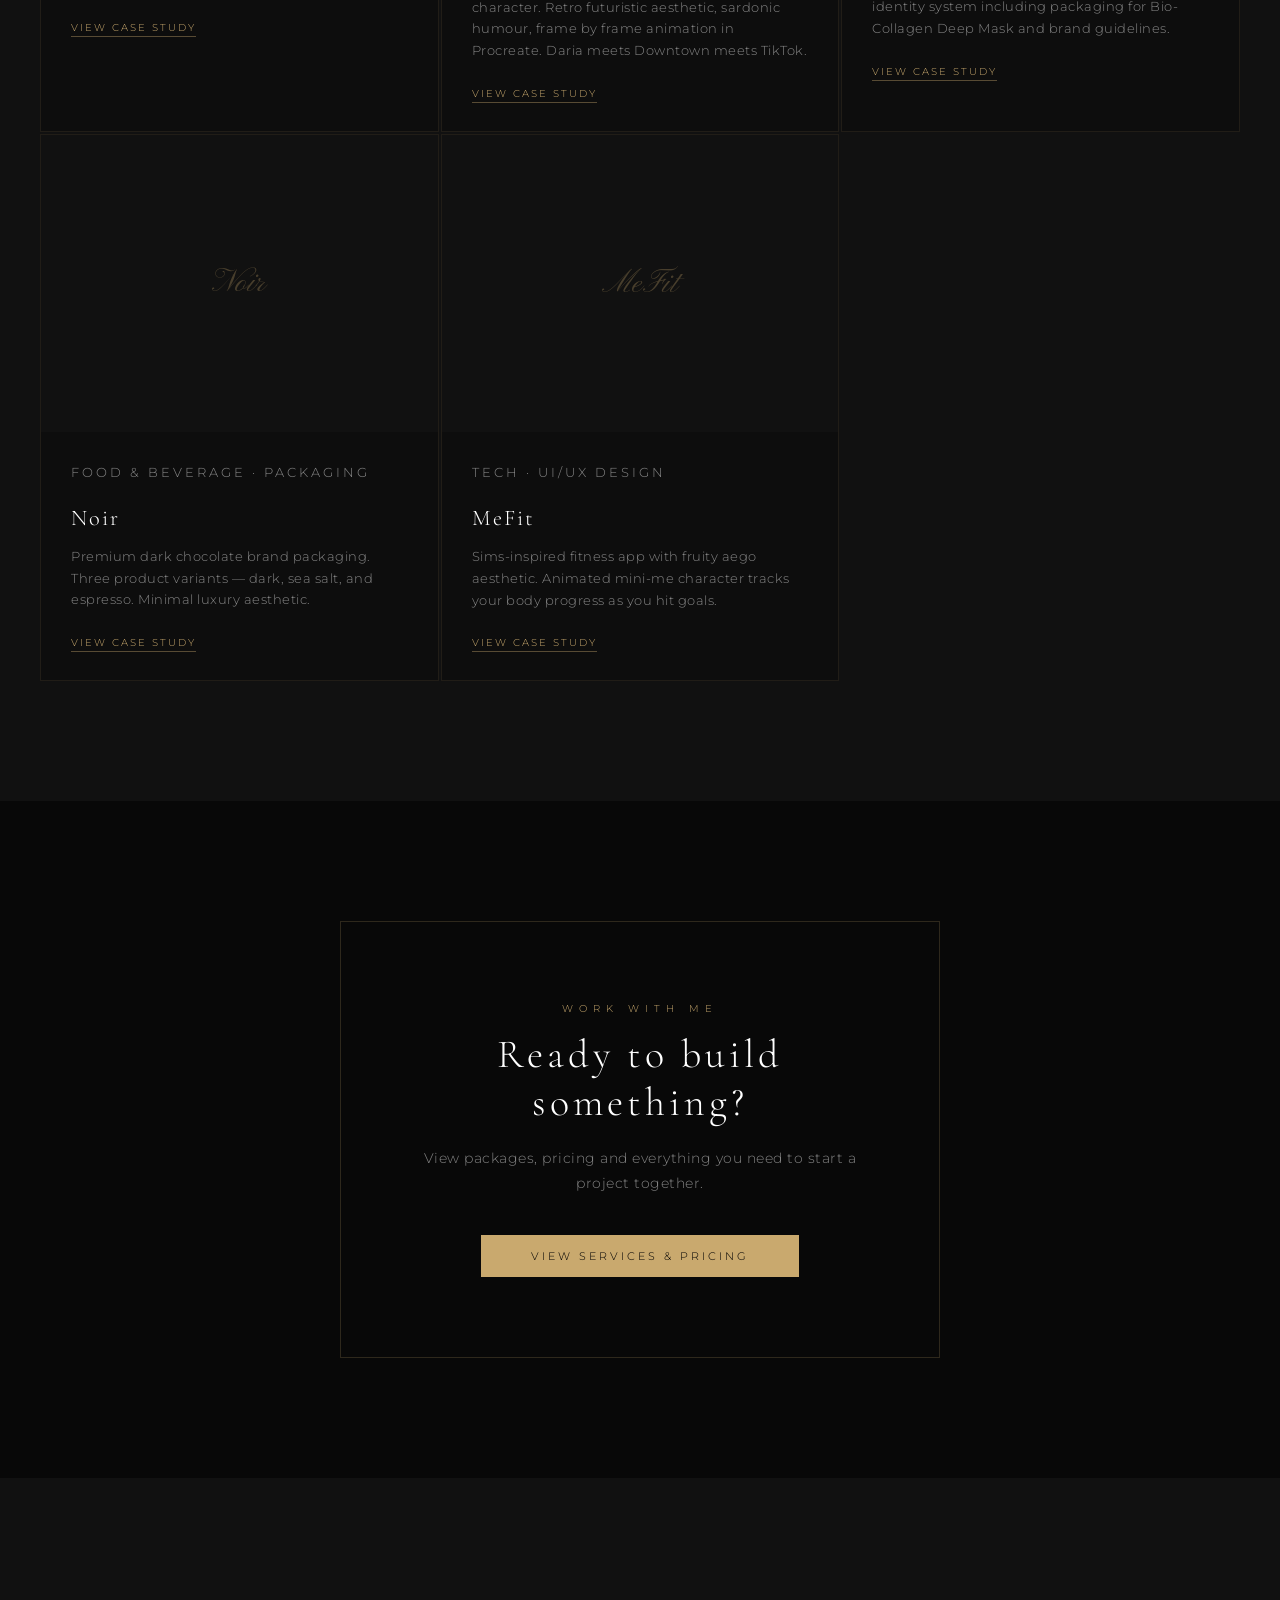
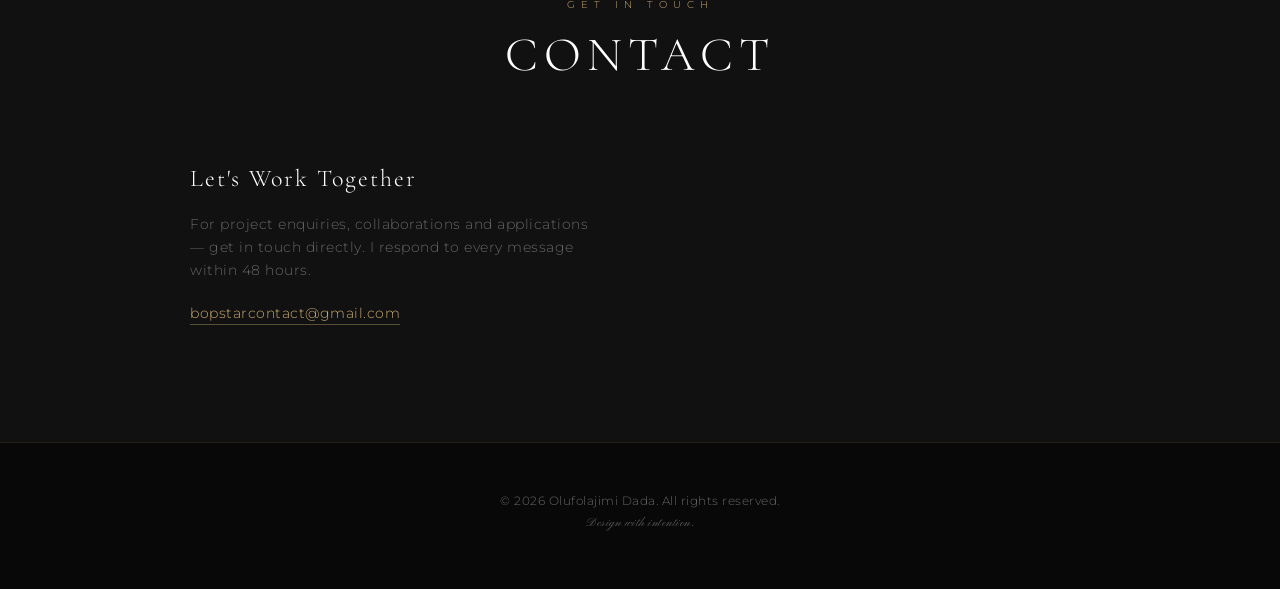
==== commit 493b9940: "Add service page" ====
--- a/index.html
+++ b/index.html
@@ -801,14 +801,15 @@
     </section>
 
             <!-- CTA -->
-            <div class="services-cta">
-                <h3>Ready to build something that lasts?</h3>
-                <p>Based in London. Working globally. Response within 48 hours.</p>
-                <a href="mailto:bopstarcontact@gmail.com" class="btn btn-primary">Get In Touch</a>
-            </div>
-
-        </div>
-    </section>
+             <!-- SERVICES CTA -->
+<section id="services" style="padding:120px 40px;background:var(--black);text-align:center;">
+    <div style="max-width:600px;margin:0 auto;border:1px solid rgba(201,169,110,0.2);padding:80px 60px;">
+        <p style="font-size:0.65rem;letter-spacing:6px;color:var(--gold);text-transform:uppercase;margin-bottom:15px;">Work With Me</p>
+        <h2 style="font-family:'Cormorant Garamond',serif;font-size:2.5rem;font-weight:300;letter-spacing:4px;margin-bottom:20px;">Ready to build something?</h2>
+        <p style="font-size:0.85rem;color:rgba(255,255,255,0.5);line-height:1.8;margin-bottom:40px;">View packages, pricing and everything you need to start a project together.</p>
+        <a href="services.html" style="display:inline-block;padding:14px 50px;background:var(--gold);color:#000;font-size:0.7rem;letter-spacing:3px;text-transform:uppercase;text-decoration:none;transition:all 0.3s;">View Services & Pricing</a>
+    </div>
+</section>
 
     <!-- CONTACT -->
     <section id="contact" class="contact">
